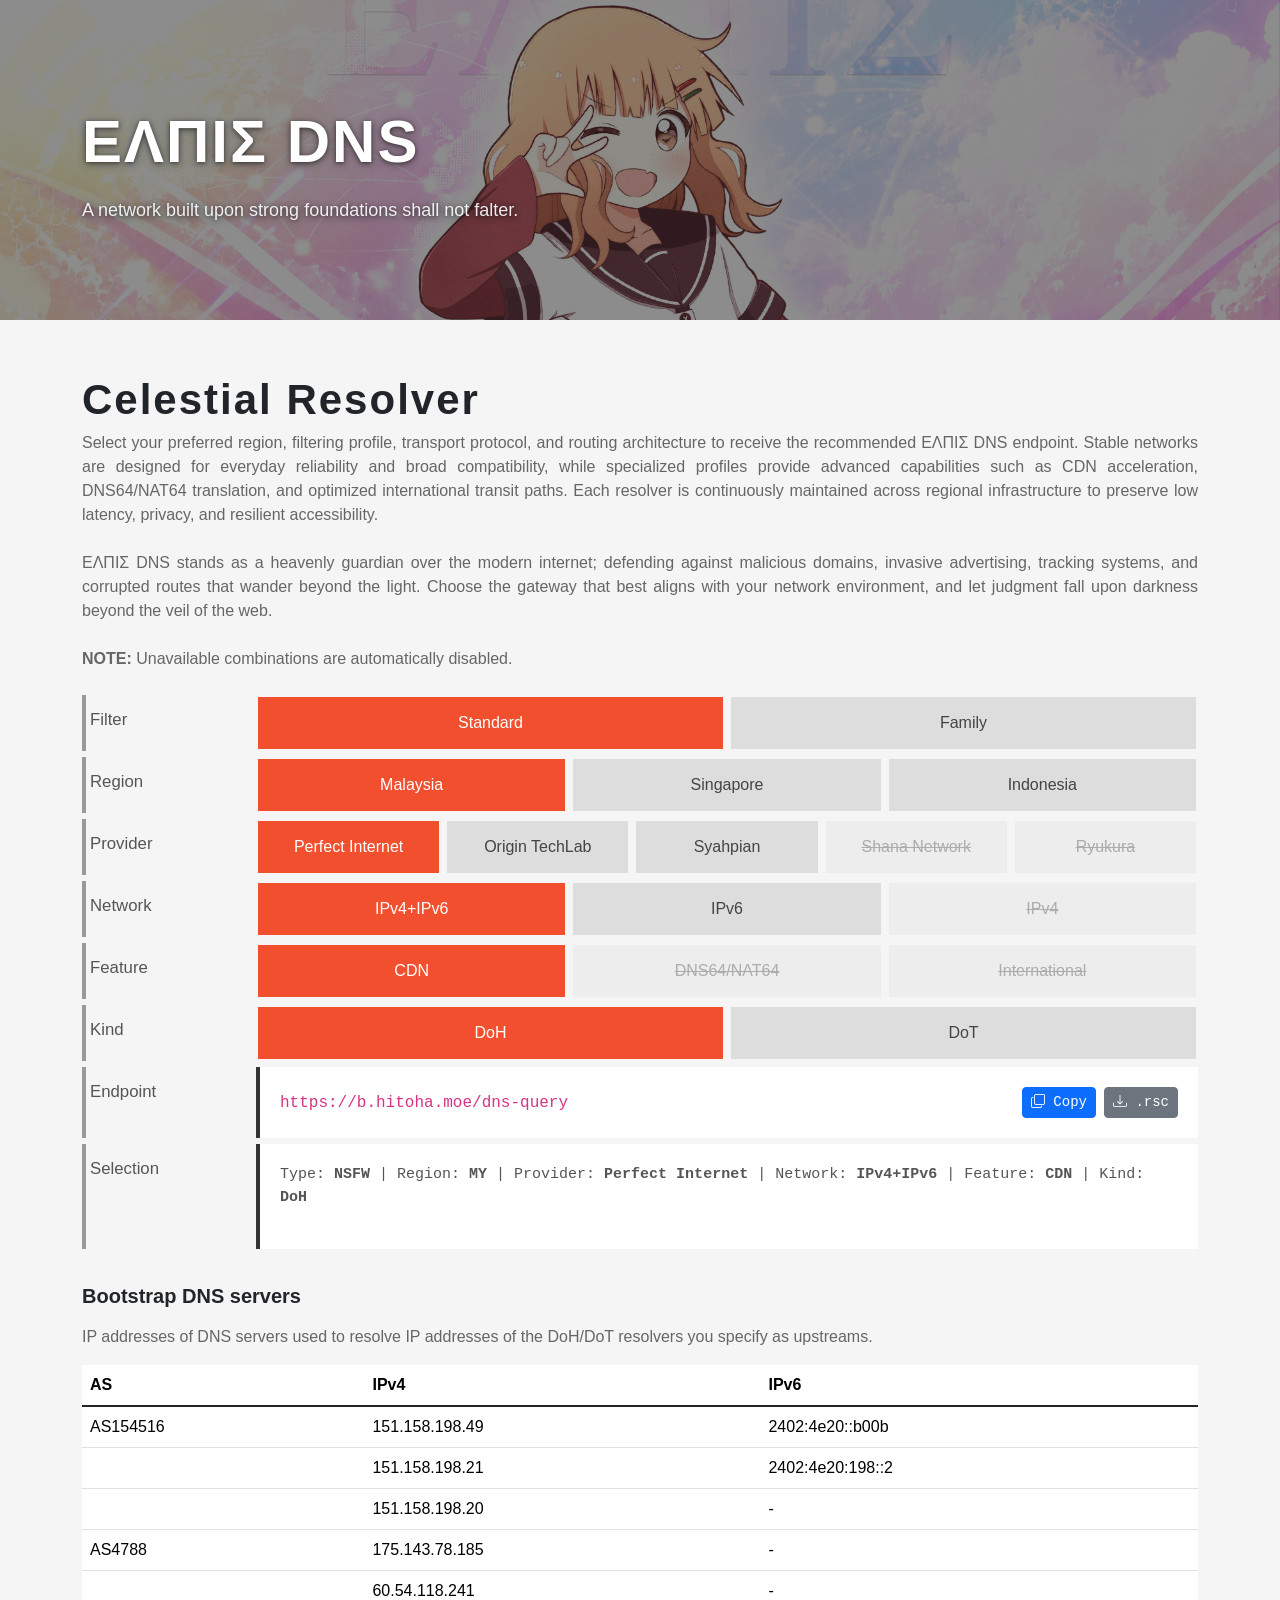
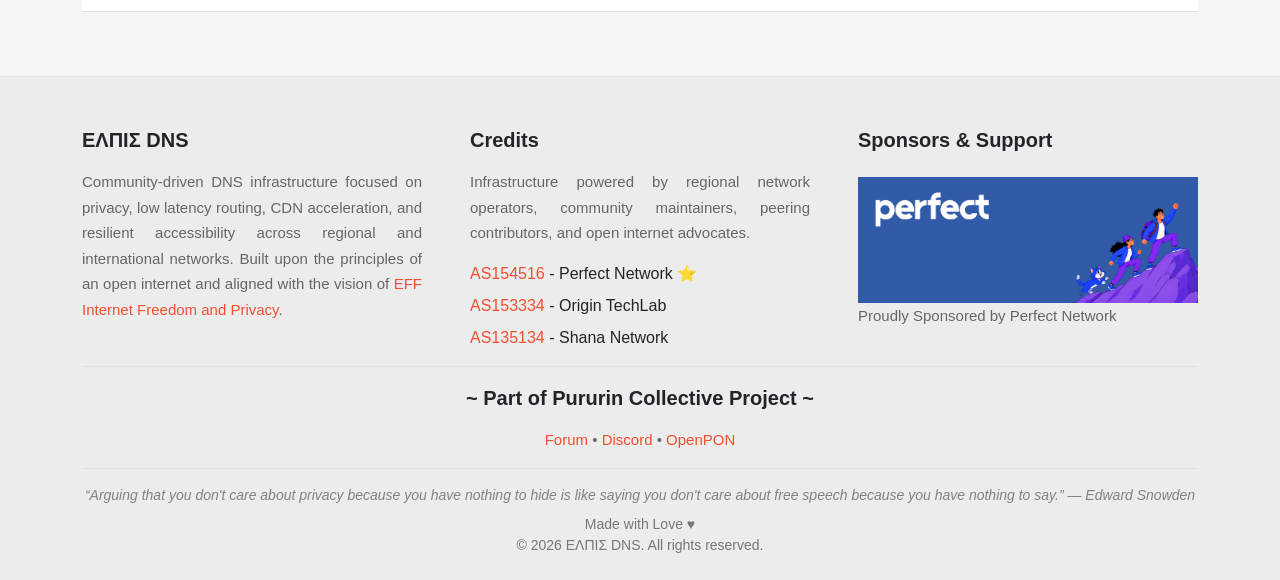
==== index.html @ 472124d4 "add new Bootstrap DNS" ====
<!DOCTYPE html>
<!--
Created by Anime4000,

recent incident, the Anime4000 commit suicide due to his enemy.

enemy with unlimited of money, play with court system with
stupid case, Anime4000 must defend

no money to defend, terminating engagement to expanse the court
and unable to payback due to lack of job and work.

working in open source is free, with hope his work being useful
to everyone without judgment, no payment when work with OSS.

thanks to his enemy, Anime4000 has left this curel world

we at Pururin Collective, maintaining the Anime4000 legacy,

we still believe on Open Source, Open Knowlege that Anime4000
always work on.

UPDATE: We found and bring Anime4000 to the church and cremated.
We deeply regret that there is evil people + money can make
person depressed and commit suicide

I hope his enemy happy, when muslim commit suicide without someone help,
thus we bring to the Lord

perditus✝paradisus
-->
<html lang="en">
<head>
<meta charset="UTF-8" />
<meta name="viewport" content="width=device-width, initial-scale=1.0" />

<title>ΕΛΠΙΣ DNS</title>
<link rel="icon" type="image/x-icon" href="favicon.ico">

<link href="https://cdn.jsdelivr.net/npm/bootstrap@5.3.3/dist/css/bootstrap.min.css" rel="stylesheet">
<link href="https://cdn.jsdelivr.net/npm/bootstrap-icons@1.11.3/font/bootstrap-icons.min.css" rel="stylesheet">

<link href="style-main.css?version=1.1" rel="stylesheet">
<link href="style-mobile.css?version=1.1" rel="stylesheet">

<meta name="description" content="Community-driven DNS infrastructure with regional CDN acceleration, DNS64/NAT64 support, and optimized global routing.">

<!-- Open Graph / Facebook -->
<meta property="og:type" content="website">
<meta property="og:url" content="https://elpis.violetnetworks.xyz/">
<meta property="og:title" content="ΕΛΠΙΣ DNS">
<meta property="og:description"	content="A network built upon strong foundations shall not falter.">
<meta property="og:image" content="https://elpis.violetnetworks.xyz/banner.jpg">

<!-- Twitter / X -->
<meta property="twitter:card" content="summary_large_image">
<meta property="twitter:url" content="https://elpis.violetnetworks.xyz/">
<meta property="twitter:title" content="ΕΛΠΙΣ DNS">
<meta property="twitter:description" content="Heavenly guardian of privacy, routing, and internet freedom.">
<meta property="twitter:image" content="https://elpis.violetnetworks.xyz/banner.jpg">

<!-- Theme -->
<meta name="theme-color" content="#f24f2f">
</head>

<body>

<!-- Hero Banner -->
<div class="container-fluid p-0">
	<div class="hero-banner">
		<div class="hero-overlay">
			<div class="container py-5">

				<!-- Background Video 
				<video autoplay loop muted playsinline class="hero-video">
					<source src="img/the-expanse.mp4" type="video/mp4">
					Your browser does not support the video tag.
				</video>
				-->

				<div class="hero hero-title">
					ΕΛΠΙΣ DNS
				</div>

				<div class="hero hero-subtitle">
					A network built upon strong foundations shall not falter.
				</div>
			</div>
		</div>
	</div>
</div>

<div class="container pt-5">
	<div class="mb-4">
		<div class="brand">Celestial Resolver</div>
		<div class="subtitle">
			Select your preferred region, filtering profile, transport protocol,
			and routing architecture to receive the recommended ΕΛΠΙΣ DNS endpoint.
			Stable networks are designed for everyday reliability and broad compatibility,
			while specialized profiles provide advanced capabilities such as CDN acceleration,
			DNS64/NAT64 translation, and optimized international transit paths.
			Each resolver is continuously maintained across regional infrastructure
			to preserve low latency, privacy, and resilient accessibility.<br /><br />
			ΕΛΠΙΣ DNS stands as a heavenly guardian over the modern internet; 
			defending against malicious domains, invasive advertising, tracking systems,
			and corrupted routes that wander beyond the light.
			Choose the gateway that best aligns with your network environment,
			and let judgment fall upon darkness beyond the veil of the web.
		</div>
	</div>

	<div class="subtitle mb-4">
		<b>NOTE:</b> Unavailable combinations are automatically disabled.
	</div>

	<!-- Filter -->
	<div class="selector-group d-flex">
		<div class="selector-label">
			Filter
		</div>
		<div class="selector-options">
			<button class="option-btn"
				data-group="filter"
				data-value="NSFW">
				Standard
			</button>
			<button class="option-btn"
				data-group="filter"
				data-value="SFW">
				Family
			</button>
		</div>
	</div>

	<!-- Region -->
	<div class="selector-group d-flex">
		<div class="selector-label">
			Region
		</div>
		<div class="selector-options">
			<button class="option-btn"
				data-group="region"
				data-value="MY">
				Malaysia
			</button>

			<button class="option-btn"
				data-group="region"
				data-value="SG">
				Singapore
			</button>

			<button class="option-btn"
				data-group="region"
				data-value="ID">
				Indonesia
			</button>
		</div>
	</div>

	<!-- Provider -->
	<div class="selector-group d-flex">
		<div class="selector-label">
			Provider
		</div>
		<div class="selector-options" id="provider-options"></div>
	</div>

	<!-- Network -->
	<div class="selector-group d-flex">
		<div class="selector-label">
			Network
		</div>
		<div class="selector-options" id="network-options"></div>
	</div>

	<!-- Feature -->
	<div class="selector-group d-flex">
		<div class="selector-label">
			Feature
		</div>
		<div class="selector-options" id="feature-options"></div>
	</div>

	<!-- Kind -->
	<div class="selector-group d-flex">
		<div class="selector-label">
			Kind
		</div>
		<div class="selector-options" id="kind-options"></div>
	</div>

	<!-- Endpoint -->
	<div class="selector-group d-flex">
		<div class="selector-label">
			Endpoint
		</div>
		<div class="selector-options full-width">
			<div class="command-box">
				<div class="d-flex gap-2 align-items-center">
					<code id="endpoint" class="flex-grow-1"></code>

					<button
						class="btn btn-primary btn-sm"
						id="copy-btn">
						<i class="bi bi-copy"></i> Copy
					</button>

					<button
						class="btn btn-success btn-sm"
						id="copy-host-btn">

						<i class="bi bi-copy"></i> Android
					</button>

					<button
						class="btn btn-secondary btn-sm"
						id="download-rsc-btn">
						<i class="bi bi-download"></i> .rsc
					</button>
				</div>
			</div>
		</div>
	</div>

	<!-- Selection -->
	<div class="selector-group d-flex">
		<div class="selector-label">
			Selection
		</div>
		<div class="selector-options full-width">
			<div class="command-box">
				<div class="selection-summary" id="summary"></div>
			</div>
		</div>
	</div>

	<!-- Bootstrap DNS -->
	<div class="mt-3 pt-3">
		<div class="footer-title">
			Bootstrap DNS servers
		</div>
		<div class="subtitle">
			IP addresses of DNS servers used to resolve IP addresses of the DoH/DoT resolvers you specify as upstreams.
		</div>
		<table class="table table-hover mt-3 pt-3">
			<thead>
			<tr>
				<th>AS</th>
				<th>IPv4</th>
				<th>IPv6</th>
			</tr>
			</thead>
			<tbody class="table-group-divider">
			<tr>
				<td>AS154516</td>
				<td>151.158.198.49</td>
				<td>2402:4e20::b00b</td>
			</tr>
			<tr>
				<td></td>
				<td>151.158.198.21</td>
				<td>2402:4e20:198::2</td>
			</tr>
			<tr>
				<td></td>
				<td>151.158.198.20</td>
				<td>-</td>
			</tr>
			<tr>
				<td>AS4788</td>
				<td>175.143.78.185</td>
				<td>-</td>
			</tr>
			<tr>
				<td></td>
				<td>60.54.118.241</td>
				<td>-</td>
			</tr>
			</tbody>
		</table>
	</div>

	<!-- Unused, if remove this, js will break, lol -->
	<div style="visibility: hidden; overflow: hidden; height: 0px !important;">
		<div class="server-list" id="server-list"></div>
	</div>
</div>

<!-- Footer -->
<footer class="mt-5 pt-5 pb-4 border-top">
	<div class="container">
		<div class="row g-5">
			<!-- Project -->
			<div class="col-lg-4">
				<div class="footer-title">
					ΕΛΠΙΣ DNS
				</div>
				<div class="footer-text">
					<p>
						Community-driven DNS infrastructure focused on privacy,
						low latency routing, CDN acceleration, and resilient
						accessibility across regional and international networks.
						Built upon the principles of an open internet and aligned
						with the vision of
						<a href="https://www.eff.org/" target="_blank">EFF Internet Freedom and Privacy</a>.
					</p>
				</div>
			</div>
			<!-- Credits -->
			<div class="col-lg-4">
				<div class="footer-title">
					Credits
				</div>
				<div class="footer-text">
					Infrastructure powered by regional network operators,
					community maintainers, peering contributors,
					and open internet advocates.
				</div>
				<div class="footer-links mt-3">
					<div><a href="https://bgp.tools/as/154516">AS154516</a> - Perfect Network ⭐</div>
					<div><a href="https://bgp.tools/as/153334">AS153334</a> - Origin TechLab</div>
					<div><a href="https://bgp.tools/as/135134">AS135134</a> - Shana Network</div>
				</div>
			</div>
			<!-- Sponsor -->
			<div class="col-lg-4">
				<div class="footer-title">
					Sponsors & Support
				</div>
				<div class="footer-text">
					<a href="https://perfect.my/" target="_blank">
						<img src="img/perfect.png" alt="Sponsor Logos" class="img-fluid mt-2">
					</a>
					<p>Proudly Sponsored by Perfect Network</p>
				</div>
			</div>
		</div>
		<div class="col-lg-12 mt-3 pt-3 border-top">
			<div class="footer-title text-center">
				~ Part of Pururin Collective Project ~
			</div>
			<div class="footer-text text-center">
				<p>
					<a href="https://pururin.moe/" target="_blank">Forum</a> &bull; <a href="https://discord.gg/aw8pt2SWnv" target="_blank">Discord</a> &bull; <a href="https://openpon.org/" target="_blank">OpenPON</a>
				</p>
			</div>
		</div>
		<div class="footer-bottom mt-3 pt-3 border-top">
			<div id="footer-quote"></div>
			<div class="mt-2">
				Made with Love ♥ <br />
				© 2026 ΕΛΠΙΣ DNS. All rights reserved.
			</div>
		</div>
	</div>
</footer>

<script src="https://cdn.jsdelivr.net/npm/bootstrap@5.3.3/dist/js/bootstrap.bundle.min.js"></script>

<script src="js/app.js?version=1.1"></script>
<script src="js/app-quote.js?version=1.1"></script>
<script src="js/app-mikrotik.js?version=1.1"></script>


</body>
</html>
---- style-main.css ----
body{
	background:#f5f5f5;
	font-family:Segoe UI,sans-serif;
}

code{
	font-size:12pt;
}

.hero-banner{
	position:relative;

	width:100%;
	height:320px;

	background-image:url("img/banner0.jpg");
	background-size:cover;
	background-position:center;

	overflow:hidden;
}

.hero-video {
	position: absolute;
	top: 50%;
	left: 50%;
	min-width: 100%;
	min-height: 100%;
	width: auto;
	height: auto;
	z-index: 1;
	
	/* Centers the video inside the container and crops edges (similar to background-size: cover) */
	transform: translate(-50%, -50%);
	object-fit: cover;
}

.hero-overlay{
	width:100%;
	height:100%;

	background:rgba(0,0,0,0.45);

	display:flex;
	align-items:center;
}

.hero{
	text-shadow:
		0 1px 4px rgba(0,0,0,0.5),
		0 2px 10px rgba(0,0,0,0.3);
}

.hero-title{
	color:white;
	font-size:60px;
	font-weight:700;
	letter-spacing:2px;
}

.hero-subtitle{
	color:rgba(255,255,255,0.9);
	font-size:18px;
	margin-top:10px;
	max-width:720px;
}

.brand{
	font-size:42px;
	font-weight:700;
	letter-spacing:2px;
}

.subtitle{
	color:#666;
	text-align:justify;
}

.note{
	color:#666;
	font-size:15px;
}

.selector-group{
	border-left:4px solid #999;
	margin-bottom:6px;
}

.selector-label{
	min-width:170px;
	font-size:1.05rem;
	color:#555;
	padding-top:12px;
	padding-left: 4px;
}

.selector-options{
	flex:1;
	display:flex;
	gap:4px;
}

.option-btn{
	flex:1;
	border:none;
	border-radius:0;
	background:#dddddd;
	color:#444;
	padding:14px 22px;
	margin:2px;
	font-weight:500;
	transition:.15s;
}

.option-btn:hover:not(.disabled-option){
	background:#f24f2f;
	color:white;
}

.option-btn.active{
	background:#f24f2f;
	color:white;
}

.disabled-option{
	background:#ececec !important;
	color:#9a9a9a !important;
	text-decoration:line-through;
	cursor:not-allowed;
	opacity:0.8;
}

.command-box{
	flex:1;
	background:white;
	border-left:4px solid #333;
	padding:20px;
	font-family:Consolas, monospace;
	font-size:15px;
	word-break:break-word;
}

#download-rsc-btn.hidden{
	display:none;
}

.server-list{
	margin-top:15px;
}

.server-badge{
	display:inline-block;
	background:#efefef;
	padding:8px 12px;
	margin:5px;
	border-radius:6px;
	font-family:monospace;
	transition:.15s;
}

.server-badge:hover{
	background:#f24f2f;
	color:white;
}

.selection-summary{
	margin-bottom:20px;
	font-size:15px;
	color:#555;
}

#endpoint{
	white-space:nowrap;
	overflow-x:auto;
}

footer{
	background:#ececec;
	text-align:justify;
}

.footer-title{
	font-size:20px;
	font-weight:700;
	margin-bottom:14px;
}

.footer-text{
	color:#666;
	line-height:1.7;
	font-size:15px;
}

.footer-text a{
    color:#f24f2f;
    text-decoration:none;
}

.footer-text a:hover{
    text-decoration:underline;
}

.footer-links{
	display:flex;
	flex-direction:column;
	gap:8px;
}

.footer-links a{
	color:#f24f2f;
	text-decoration:none;
}

.footer-links a:hover{
	text-decoration:underline;
}

.footer-bottom{
	color:#777;
	font-size:14px;
	text-align:center;
}

#footer-quote{
    font-style:italic;
    opacity:0.9;
    transition:opacity .3s;
}
---- style-mobile.css ----
@media (max-width: 768px){

	/* HERO */

	.hero-banner{
		height:160px;
		background-position:center;
	}

	.hero-content{
		padding:18px;
	}

	.brand{
		font-size:34px;
	}

	.hero-subtitle{
		font-size:14px;
		line-height:1.5;
	}

	/* CONTENT */

	.container{
		padding-left:18px;
		padding-right:18px;
	}

	/* TITLE */

	.subtitle{
		font-size:15px;
		line-height:1.7;
	}

	/* SELECTOR LAYOUT */

	.selector-group{
		flex-direction:column;
		border-left:none;
		margin-bottom:22px;
	}

	.selector-label{
		min-width:100%;
		margin-bottom:10px;
		padding-top:0;
		font-weight:600;
		border-left:4px solid #999;
		padding-left:10px;
	}

	/* BUTTON GRID */

	.selector-options{
		display:grid !important;
		grid-template-columns:1fr 1fr;
		gap:6px;
	}

	/* FULL WIDTH */

	.command-box{
		width:100%;
		overflow:hidden;
	}

	.selector-options{
		display:grid;
		grid-template-columns:1fr 1fr;
		gap:6px;
	}

	.selector-options.full-width{
		display:block !important;
	}

	/* BUTTONS */

	.option-btn{
		width:100%;
		min-width:0;
		padding:14px 10px;
		font-size:14px;
	}

	/* ENDPOINT */

	#endpoint{
		font-size:13px;
		overflow-x:auto;
		white-space:nowrap;
	}

	#copy-btn{
		min-width:72px;
		font-size:13px;
	}

	/* SUMMARY */

	.selection-summary{
		font-size:13px;
		line-height:1.8;
	}

	/* FOOTER */

	footer{
		text-align:center;
	}

	.footer-title{
		margin-top:12px;
	}
}
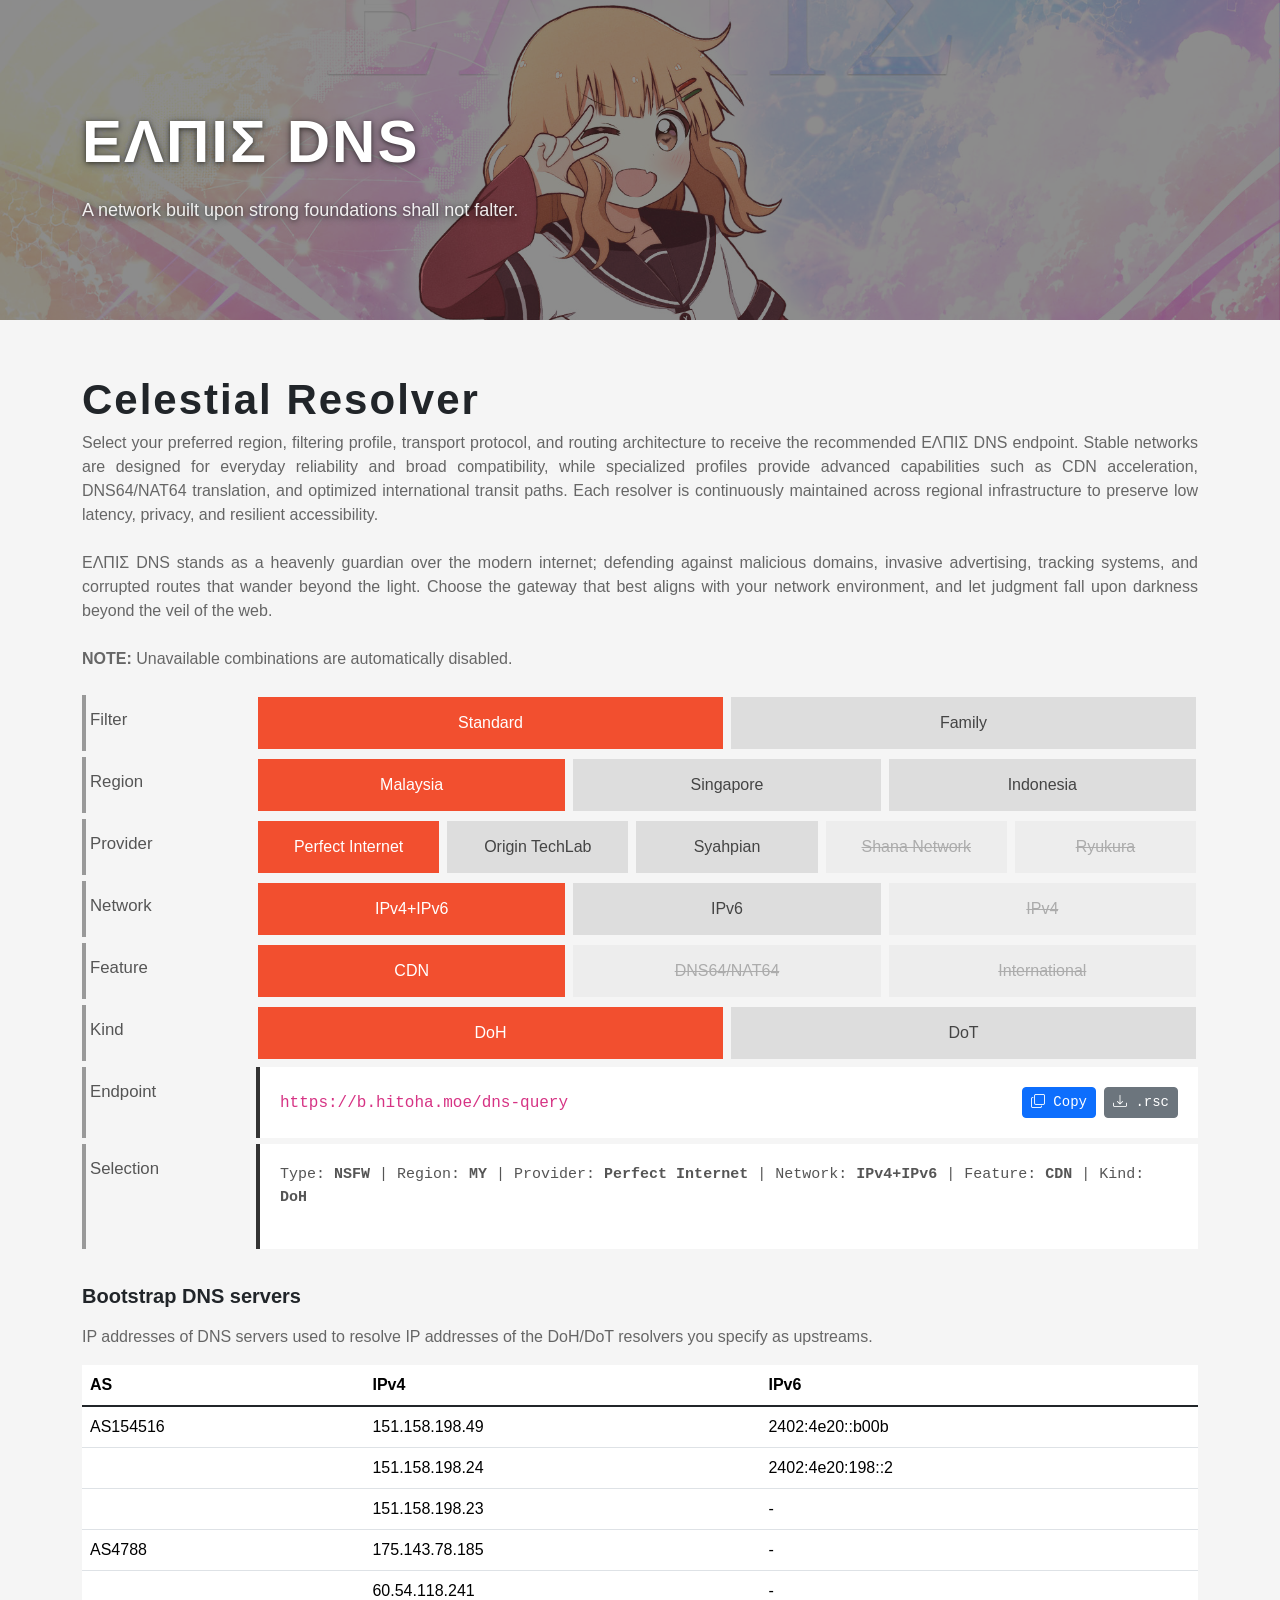
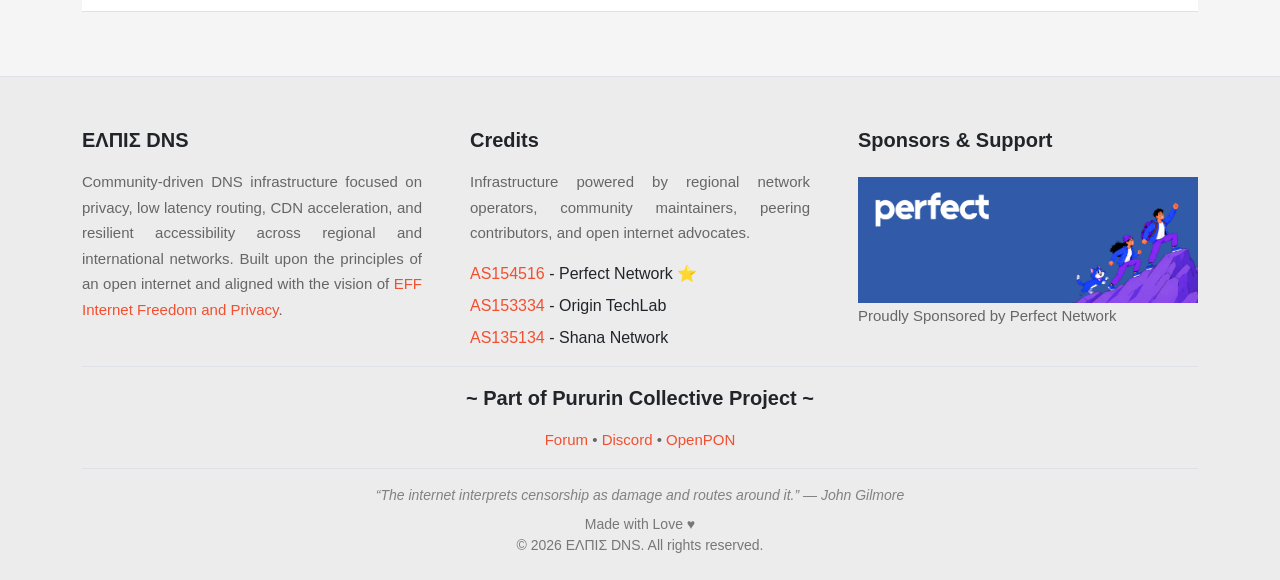
==== commit 83ea41e2: "Update IP addresses in index.html Replace two IPv4 addresses in index.html: 151.158.198.21 -> 151.15" ====
--- a/index.html
+++ b/index.html
@@ -259,12 +259,12 @@
 			</tr>
 			<tr>
 				<td></td>
-				<td>151.158.198.21</td>
+				<td>151.158.198.24</td>
 				<td>2402:4e20:198::2</td>
 			</tr>
 			<tr>
 				<td></td>
-				<td>151.158.198.20</td>
+				<td>151.158.198.23</td>
 				<td>-</td>
 			</tr>
 			<tr>
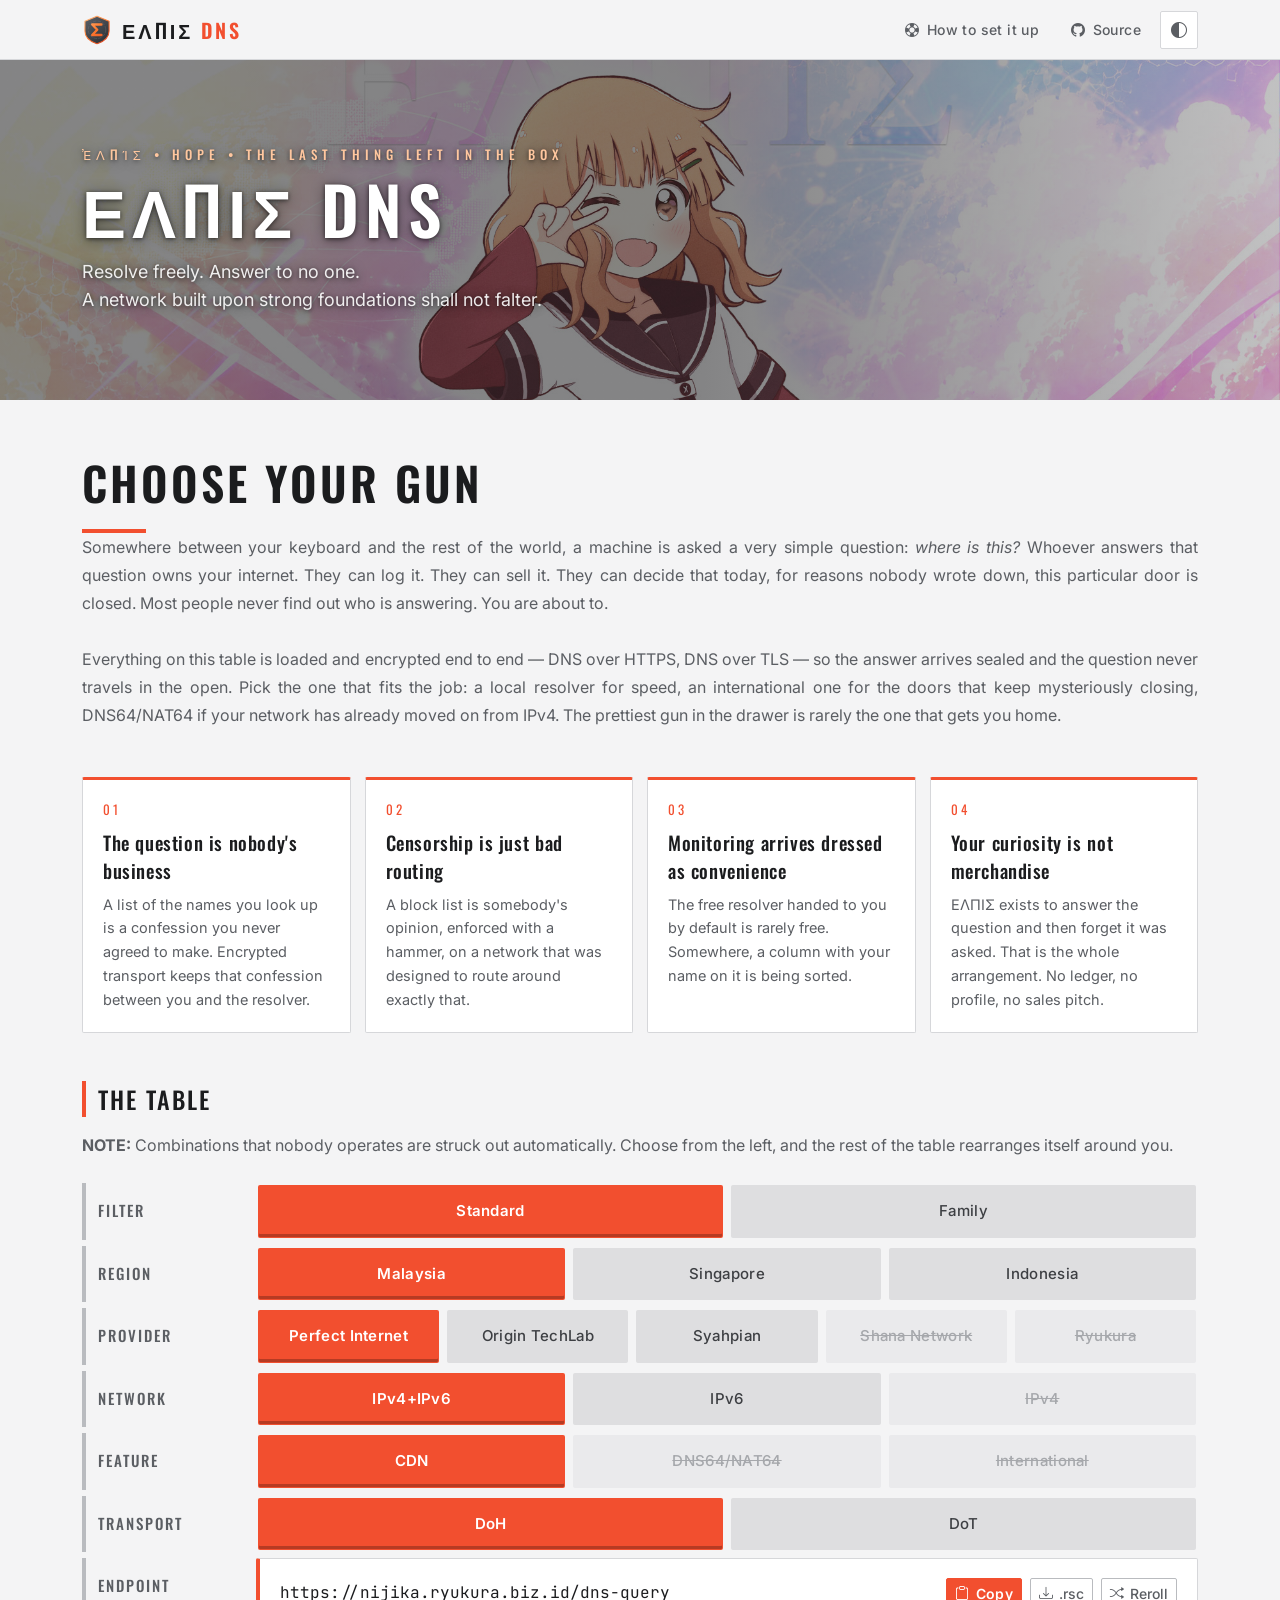
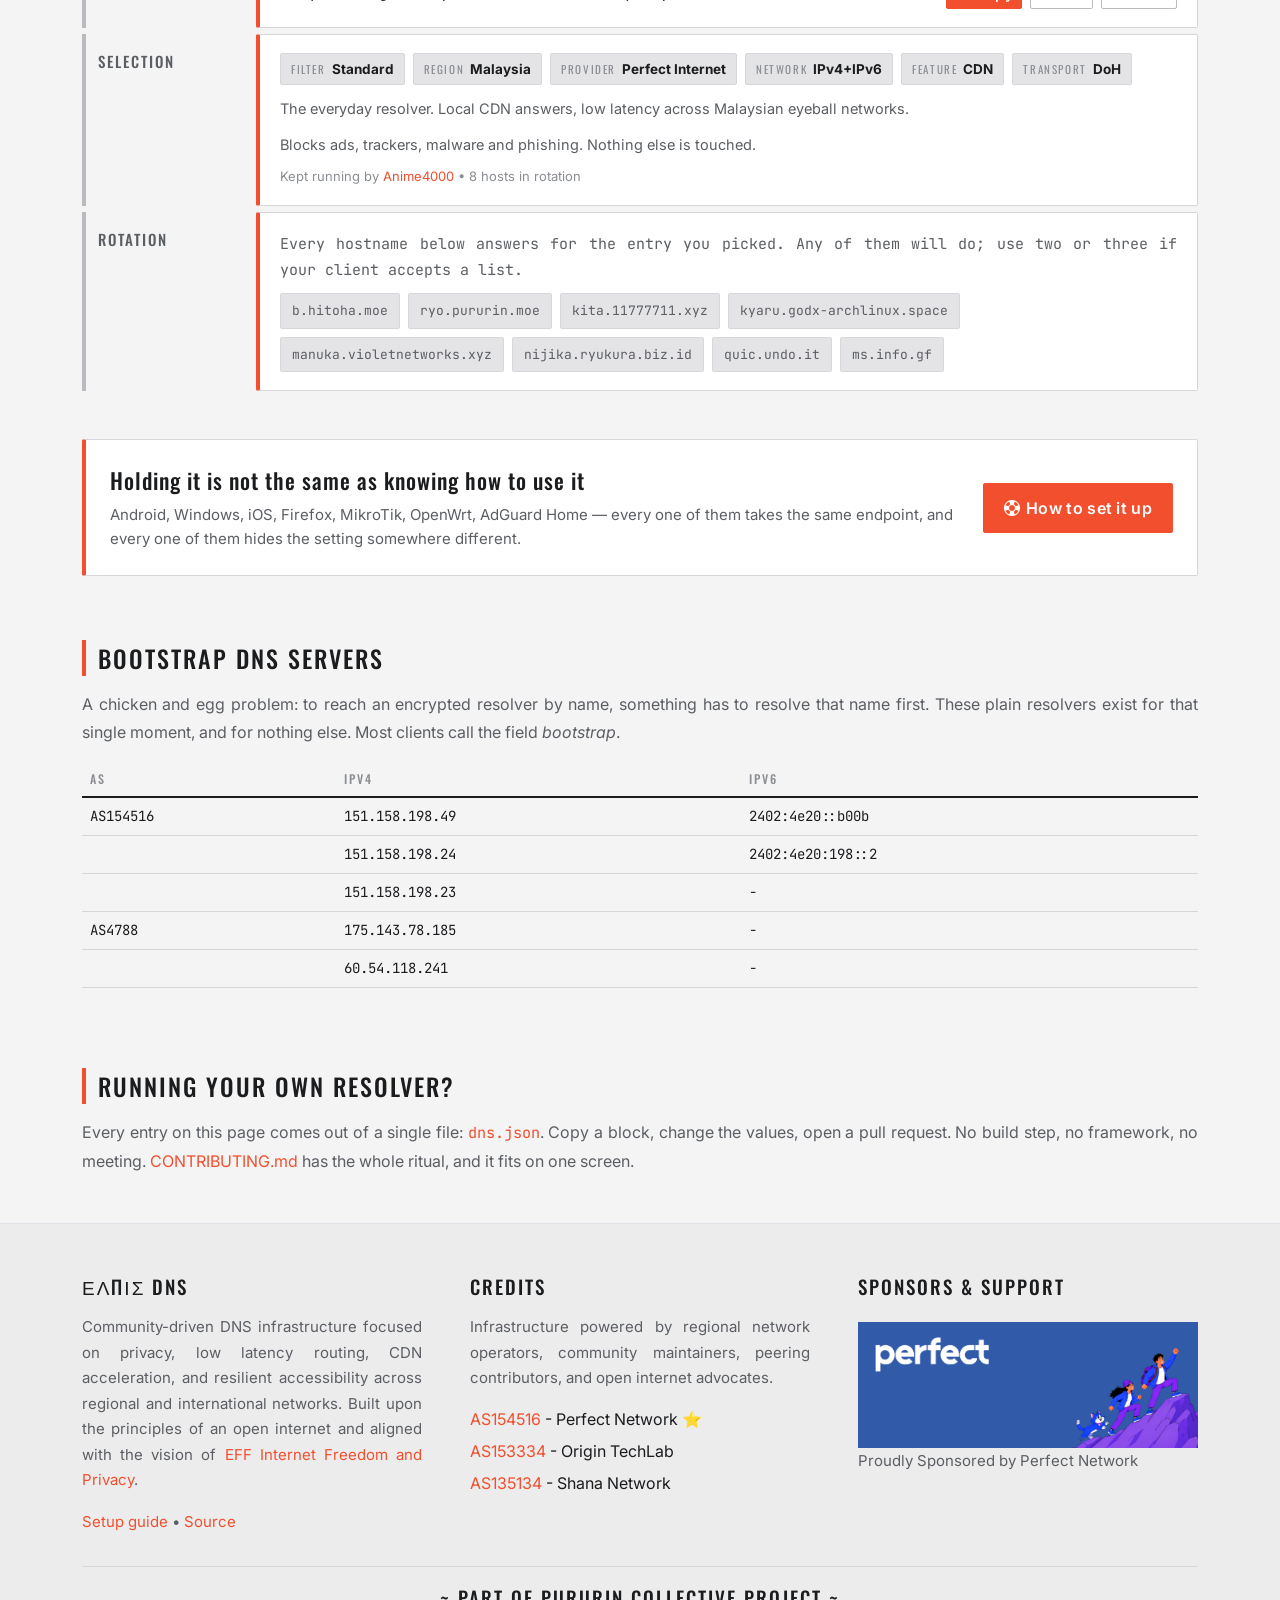
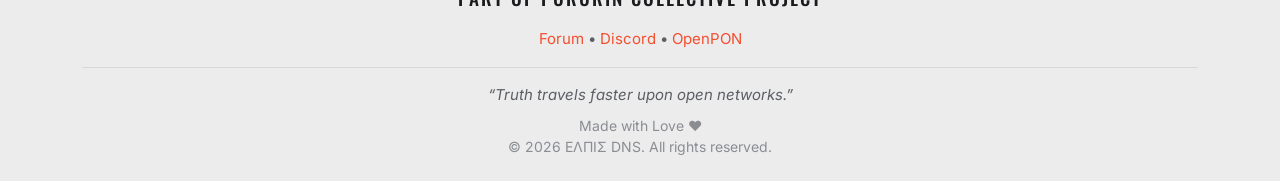
==== commit 59e7c45d: "Revamp UI, add schema and setup pages Major front-end overhaul and data model migration. Adds dns.sc" ====
--- a/index.html
+++ b/index.html
@@ -34,29 +34,48 @@
 <meta charset="UTF-8" />
 <meta name="viewport" content="width=device-width, initial-scale=1.0" />
 
-<title>ΕΛΠΙΣ DNS</title>
+<title>ΕΛΠΙΣ DNS &mdash; Resolve freely. Answer to no one.</title>
 <link rel="icon" type="image/x-icon" href="favicon.ico">
+<link rel="icon" type="image/svg+xml" href="img/elpis-mark.svg">
+
+<!-- Paint the correct theme before the first frame, no white flash -->
+<script>
+	(function(){
+		var choice = "auto";
+		try { choice = localStorage.getItem("elpis-theme") || "auto"; } catch(e){}
+		var dark = choice === "dark" ||
+			(choice === "auto" &&
+			 window.matchMedia("(prefers-color-scheme: dark)").matches);
+		document.documentElement.dataset.theme = dark ? "dark" : "light";
+		document.documentElement.dataset.themeChoice = choice;
+		document.documentElement.setAttribute("data-bs-theme", dark ? "dark" : "light");
+	})();
+</script>
 
 <link href="https://cdn.jsdelivr.net/npm/bootstrap@5.3.3/dist/css/bootstrap.min.css" rel="stylesheet">
 <link href="https://cdn.jsdelivr.net/npm/bootstrap-icons@1.11.3/font/bootstrap-icons.min.css" rel="stylesheet">
 
-<link href="style-main.css?version=1.1" rel="stylesheet">
-<link href="style-mobile.css?version=1.1" rel="stylesheet">
-
-<meta name="description" content="Community-driven DNS infrastructure with regional CDN acceleration, DNS64/NAT64 support, and optimized global routing.">
+<link rel="preconnect" href="https://fonts.googleapis.com">
+<link rel="preconnect" href="https://fonts.gstatic.com" crossorigin>
+<link href="https://fonts.googleapis.com/css2?family=Oswald:wght@400;500;600;700&family=Inter:wght@400;500;600;700&family=JetBrains+Mono:wght@400;500&display=swap" rel="stylesheet">
+
+<link href="style-main.css?version=2.3" rel="stylesheet">
+<link href="style-mobile.css?version=2.3" rel="stylesheet">
+
+<meta name="description" content="Encrypted DoH and DoT resolvers run by the community. No censorship, no surveillance, no ledger of your curiosity. Pick a region, pick a transport, take the endpoint.">
 
 <!-- Open Graph / Facebook -->
 <meta property="og:type" content="website">
 <meta property="og:url" content="https://elpis.violetnetworks.xyz/">
 <meta property="og:title" content="ΕΛΠΙΣ DNS">
-<meta property="og:description"	content="A network built upon strong foundations shall not falter.">
+<meta property="og:description" content="Resolve freely. Answer to no one.">
 <meta property="og:image" content="https://elpis.violetnetworks.xyz/banner.jpg">
 
 <!-- Twitter / X -->
 <meta property="twitter:card" content="summary_large_image">
 <meta property="twitter:url" content="https://elpis.violetnetworks.xyz/">
 <meta property="twitter:title" content="ΕΛΠΙΣ DNS">
-<meta property="twitter:description" content="Heavenly guardian of privacy, routing, and internet freedom.">
+<meta property="twitter:description" content="Encrypted resolvers against censorship, monitoring and the quiet sale of your curiosity.">
 <meta property="twitter:image" content="https://elpis.violetnetworks.xyz/banner.jpg">
 
 <!-- Theme -->
@@ -64,6 +83,34 @@
 </head>
 
 <body>
+
+<!-- Top bar -->
+<nav class="topbar">
+	<div class="container topbar-inner">
+
+		<a class="topbar-brand" href="index.html">
+			<img src="img/elpis-mark.svg" alt="" class="topbar-mark">
+			<span class="topbar-name">ΕΛΠΙΣ <span class="accent">DNS</span></span>
+		</a>
+
+		<div class="topbar-actions">
+
+			<a class="topbar-link" href="setup.html">
+				<i class="bi bi-life-preserver"></i>
+				<span>How to set it up</span>
+			</a>
+
+			<a class="topbar-link" href="https://github.com/PururinCollective/ElpisDNS" target="_blank" rel="noopener">
+				<i class="bi bi-github"></i>
+				<span>Source</span>
+			</a>
+
+			<button class="theme-btn" id="theme-btn" type="button" title="Theme" aria-label="Theme">
+				<i class="bi bi-circle-half"></i>
+			</button>
+		</div>
+	</div>
+</nav>
 
 <!-- Hero Banner -->
 <div class="container-fluid p-0">
@@ -71,18 +118,23 @@
 		<div class="hero-overlay">
 			<div class="container py-5">
 
-				<!-- Background Video 
+				<!-- Background Video
 				<video autoplay loop muted playsinline class="hero-video">
 					<source src="img/the-expanse.mp4" type="video/mp4">
 					Your browser does not support the video tag.
 				</video>
 				-->
 
+				<div class="hero hero-kicker">
+					ἐλπίς &bull; hope &bull; the last thing left in the box
+				</div>
+
 				<div class="hero hero-title">
 					ΕΛΠΙΣ DNS
 				</div>
 
 				<div class="hero hero-subtitle">
+					Resolve freely. Answer to no one.<br />
 					A network built upon strong foundations shall not falter.
 				</div>
 			</div>
@@ -91,26 +143,72 @@
 </div>
 
 <div class="container pt-5">
-	<div class="mb-4">
-		<div class="brand">Celestial Resolver</div>
+
+	<!-- The pitch -->
+	<div class="mb-5">
+		<div class="brand">Choose Your Gun</div>
+
 		<div class="subtitle">
-			Select your preferred region, filtering profile, transport protocol,
-			and routing architecture to receive the recommended ΕΛΠΙΣ DNS endpoint.
-			Stable networks are designed for everyday reliability and broad compatibility,
-			while specialized profiles provide advanced capabilities such as CDN acceleration,
-			DNS64/NAT64 translation, and optimized international transit paths.
-			Each resolver is continuously maintained across regional infrastructure
-			to preserve low latency, privacy, and resilient accessibility.<br /><br />
-			ΕΛΠΙΣ DNS stands as a heavenly guardian over the modern internet; 
-			defending against malicious domains, invasive advertising, tracking systems,
-			and corrupted routes that wander beyond the light.
-			Choose the gateway that best aligns with your network environment,
-			and let judgment fall upon darkness beyond the veil of the web.
-		</div>
-	</div>
+			Somewhere between your keyboard and the rest of the world, a machine is
+			asked a very simple question: <i>where is this?</i> Whoever answers that
+			question owns your internet. They can log it. They can sell it. They can
+			decide that today, for reasons nobody wrote down, this particular door
+			is closed. Most people never find out who is answering. You are about to.
+			<br /><br />
+			Everything on this table is loaded and encrypted end to end &mdash; DNS over
+			HTTPS, DNS over TLS &mdash; so the answer arrives sealed and the question never
+			travels in the open. Pick the one that fits the job: a local resolver for
+			speed, an international one for the doors that keep mysteriously closing,
+			DNS64/NAT64 if your network has already moved on from IPv4. The prettiest
+			gun in the drawer is rarely the one that gets you home.
+		</div>
+	</div>
+
+	<!-- House rules -->
+	<div class="rules mb-5">
+
+		<div class="rule">
+			<div class="rule-index">01</div>
+			<div class="rule-title">The question is nobody's business</div>
+			<div class="rule-text">
+				A list of the names you look up is a confession you never agreed to make.
+				Encrypted transport keeps that confession between you and the resolver.
+			</div>
+		</div>
+
+		<div class="rule">
+			<div class="rule-index">02</div>
+			<div class="rule-title">Censorship is just bad routing</div>
+			<div class="rule-text">
+				A block list is somebody's opinion, enforced with a hammer, on a network
+				that was designed to route around exactly that.
+			</div>
+		</div>
+
+		<div class="rule">
+			<div class="rule-index">03</div>
+			<div class="rule-title">Monitoring arrives dressed as convenience</div>
+			<div class="rule-text">
+				The free resolver handed to you by default is rarely free. Somewhere, a
+				column with your name on it is being sorted.
+			</div>
+		</div>
+
+		<div class="rule">
+			<div class="rule-index">04</div>
+			<div class="rule-title">Your curiosity is not merchandise</div>
+			<div class="rule-text">
+				ΕΛΠΙΣ exists to answer the question and then forget it was asked. That is
+				the whole arrangement. No ledger, no profile, no sales pitch.
+			</div>
+		</div>
+	</div>
+
+	<div class="section-heading">The table</div>
 
 	<div class="subtitle mb-4">
-		<b>NOTE:</b> Unavailable combinations are automatically disabled.
+		<b>NOTE:</b> Combinations that nobody operates are struck out automatically.
+		Choose from the left, and the rest of the table rearranges itself around you.
 	</div>
 
 	<!-- Filter -->
@@ -118,18 +216,7 @@
 		<div class="selector-label">
 			Filter
 		</div>
-		<div class="selector-options">
-			<button class="option-btn"
-				data-group="filter"
-				data-value="NSFW">
-				Standard
-			</button>
-			<button class="option-btn"
-				data-group="filter"
-				data-value="SFW">
-				Family
-			</button>
-		</div>
+		<div class="selector-options" id="filter-options"></div>
 	</div>
 
 	<!-- Region -->
@@ -137,25 +224,7 @@
 		<div class="selector-label">
 			Region
 		</div>
-		<div class="selector-options">
-			<button class="option-btn"
-				data-group="region"
-				data-value="MY">
-				Malaysia
-			</button>
-
-			<button class="option-btn"
-				data-group="region"
-				data-value="SG">
-				Singapore
-			</button>
-
-			<button class="option-btn"
-				data-group="region"
-				data-value="ID">
-				Indonesia
-			</button>
-		</div>
+		<div class="selector-options" id="region-options"></div>
 	</div>
 
 	<!-- Provider -->
@@ -185,7 +254,7 @@
 	<!-- Kind -->
 	<div class="selector-group d-flex">
 		<div class="selector-label">
-			Kind
+			Transport
 		</div>
 		<div class="selector-options" id="kind-options"></div>
 	</div>
@@ -197,26 +266,39 @@
 		</div>
 		<div class="selector-options full-width">
 			<div class="command-box">
-				<div class="d-flex gap-2 align-items-center">
-					<code id="endpoint" class="flex-grow-1"></code>
+				<div class="d-flex gap-2 align-items-center flex-wrap">
+					<code id="endpoint" class="flex-grow-1">&nbsp;</code>
 
 					<button
-						class="btn btn-primary btn-sm"
-						id="copy-btn">
-						<i class="bi bi-copy"></i> Copy
+						class="btn btn-elpis btn-sm"
+						id="copy-btn"
+						type="button"
+						title="Copy the full endpoint">
+						<i class="bi bi-clipboard"></i> Copy
 					</button>
 
 					<button
-						class="btn btn-success btn-sm"
-						id="copy-host-btn">
-
-						<i class="bi bi-copy"></i> Android
+						class="btn btn-elpis-ghost btn-sm"
+						id="copy-host-btn"
+						type="button"
+						title="Copy just the hostname, for Android Private DNS">
+						<i class="bi bi-android2"></i> Android
 					</button>
 
 					<button
-						class="btn btn-secondary btn-sm"
-						id="download-rsc-btn">
+						class="btn btn-elpis-ghost btn-sm"
+						id="download-rsc-btn"
+						type="button"
+						title="Download a MikroTik script for this endpoint">
 						<i class="bi bi-download"></i> .rsc
+					</button>
+
+					<button
+						class="btn btn-elpis-ghost btn-sm"
+						id="shuffle-btn"
+						type="button"
+						title="Draw a different host from the same rotation">
+						<i class="bi bi-shuffle"></i> Reroll
 					</button>
 				</div>
 			</div>
@@ -235,55 +317,99 @@
 		</div>
 	</div>
 
+	<!-- Rotation -->
+	<div class="selector-group d-flex">
+		<div class="selector-label">
+			Rotation
+		</div>
+		<div class="selector-options full-width">
+			<div class="command-box">
+				<div class="subtitle mb-2">
+					Every hostname below answers for the entry you picked. Any of them will do;
+					use two or three if your client accepts a list.
+				</div>
+				<div class="server-list" id="server-list"></div>
+			</div>
+		</div>
+	</div>
+
+	<!-- Setup call to action -->
+	<div class="cta mt-5">
+		<div class="cta-body">
+			<div class="cta-title">Holding it is not the same as knowing how to use it</div>
+			<div class="cta-text">
+				Android, Windows, iOS, Firefox, MikroTik, OpenWrt, AdGuard Home &mdash;
+				every one of them takes the same endpoint, and every one of them hides
+				the setting somewhere different.
+			</div>
+		</div>
+		<a class="btn btn-elpis" href="setup.html">
+			<i class="bi bi-life-preserver"></i> How to set it up
+		</a>
+	</div>
+
 	<!-- Bootstrap DNS -->
-	<div class="mt-3 pt-3">
-		<div class="footer-title">
+	<div class="mt-5 pt-3">
+		<div class="section-heading">
 			Bootstrap DNS servers
 		</div>
 		<div class="subtitle">
-			IP addresses of DNS servers used to resolve IP addresses of the DoH/DoT resolvers you specify as upstreams.
-		</div>
-		<table class="table table-hover mt-3 pt-3">
-			<thead>
-			<tr>
-				<th>AS</th>
-				<th>IPv4</th>
-				<th>IPv6</th>
-			</tr>
-			</thead>
-			<tbody class="table-group-divider">
-			<tr>
-				<td>AS154516</td>
-				<td>151.158.198.49</td>
-				<td>2402:4e20::b00b</td>
-			</tr>
-			<tr>
-				<td></td>
-				<td>151.158.198.24</td>
-				<td>2402:4e20:198::2</td>
-			</tr>
-			<tr>
-				<td></td>
-				<td>151.158.198.23</td>
-				<td>-</td>
-			</tr>
-			<tr>
-				<td>AS4788</td>
-				<td>175.143.78.185</td>
-				<td>-</td>
-			</tr>
-			<tr>
-				<td></td>
-				<td>60.54.118.241</td>
-				<td>-</td>
-			</tr>
-			</tbody>
-		</table>
-	</div>
-
-	<!-- Unused, if remove this, js will break, lol -->
-	<div style="visibility: hidden; overflow: hidden; height: 0px !important;">
-		<div class="server-list" id="server-list"></div>
+			A chicken and egg problem: to reach an encrypted resolver by name, something has
+			to resolve that name first. These plain resolvers exist for that single moment,
+			and for nothing else. Most clients call the field <i>bootstrap</i>.
+		</div>
+		<div class="table-responsive">
+			<table class="table table-hover mt-3">
+				<thead>
+				<tr>
+					<th>AS</th>
+					<th>IPv4</th>
+					<th>IPv6</th>
+				</tr>
+				</thead>
+				<tbody class="table-group-divider">
+				<tr>
+					<td>AS154516</td>
+					<td>151.158.198.49</td>
+					<td>2402:4e20::b00b</td>
+				</tr>
+				<tr>
+					<td></td>
+					<td>151.158.198.24</td>
+					<td>2402:4e20:198::2</td>
+				</tr>
+				<tr>
+					<td></td>
+					<td>151.158.198.23</td>
+					<td>-</td>
+				</tr>
+				<tr>
+					<td>AS4788</td>
+					<td>175.143.78.185</td>
+					<td>-</td>
+				</tr>
+				<tr>
+					<td></td>
+					<td>60.54.118.241</td>
+					<td>-</td>
+				</tr>
+				</tbody>
+			</table>
+		</div>
+	</div>
+
+	<!-- Contribute -->
+	<div class="mt-5 pt-3">
+		<div class="section-heading">
+			Running your own resolver?
+		</div>
+		<div class="subtitle">
+			Every entry on this page comes out of a single file:
+			<code class="inline-code">dns.json</code>. Copy a block, change the values,
+			open a pull request. No build step, no framework, no meeting.
+			<a href="https://github.com/PururinCollective/ElpisDNS/blob/main/CONTRIBUTING.md" target="_blank" rel="noopener">CONTRIBUTING.md</a>
+			has the whole ritual, and it fits on one screen.
+		</div>
 	</div>
 </div>
 
@@ -303,7 +429,11 @@
 						accessibility across regional and international networks.
 						Built upon the principles of an open internet and aligned
 						with the vision of
-						<a href="https://www.eff.org/" target="_blank">EFF Internet Freedom and Privacy</a>.
+						<a href="https://www.eff.org/" target="_blank" rel="noopener">EFF Internet Freedom and Privacy</a>.
+					</p>
+					<p>
+						<a href="setup.html">Setup guide</a> &bull;
+						<a href="https://github.com/PururinCollective/ElpisDNS" target="_blank" rel="noopener">Source</a>
 					</p>
 				</div>
 			</div>
@@ -326,10 +456,10 @@
 			<!-- Sponsor -->
 			<div class="col-lg-4">
 				<div class="footer-title">
-					Sponsors & Support
+					Sponsors &amp; Support
 				</div>
 				<div class="footer-text">
-					<a href="https://perfect.my/" target="_blank">
+					<a href="https://perfect.my/" target="_blank" rel="noopener">
 						<img src="img/perfect.png" alt="Sponsor Logos" class="img-fluid mt-2">
 					</a>
 					<p>Proudly Sponsored by Perfect Network</p>
@@ -342,7 +472,7 @@
 			</div>
 			<div class="footer-text text-center">
 				<p>
-					<a href="https://pururin.moe/" target="_blank">Forum</a> &bull; <a href="https://discord.gg/aw8pt2SWnv" target="_blank">Discord</a> &bull; <a href="https://openpon.org/" target="_blank">OpenPON</a>
+					<a href="https://pururin.moe/" target="_blank" rel="noopener">Forum</a> &bull; <a href="https://discord.gg/aw8pt2SWnv" target="_blank" rel="noopener">Discord</a> &bull; <a href="https://openpon.org/" target="_blank" rel="noopener">OpenPON</a>
 				</p>
 			</div>
 		</div>
@@ -358,10 +488,10 @@
 
 <script src="https://cdn.jsdelivr.net/npm/bootstrap@5.3.3/dist/js/bootstrap.bundle.min.js"></script>
 
-<script src="js/app.js?version=1.1"></script>
-<script src="js/app-quote.js?version=1.1"></script>
-<script src="js/app-mikrotik.js?version=1.1"></script>
-
+<script src="js/app-theme.js?version=2.3"></script>
+<script src="js/app.js?version=2.3"></script>
+<script src="js/app-quote.js?version=2.3"></script>
+<script src="js/app-mikrotik.js?version=2.3"></script>
 
 </body>
-</html>+</html>
--- a/style-main.css
+++ b/style-main.css
@@ -1,17 +1,227 @@
+/*
+	ΕΛΠΙΣ DNS - main stylesheet
+
+	One palette, two moods. Every colour is a token defined here,
+	so the dark theme is a swap and not a second stylesheet.
+
+	Light : paper grey, ember orange
+	Dark  : gunmetal grey, ember orange
+*/
+
+:root{
+	--font-display:"Oswald","Arial Narrow",Segoe UI,sans-serif;
+	--font-body:"Inter","Segoe UI",Helvetica,Arial,sans-serif;
+	--font-mono:"JetBrains Mono",Consolas,"SF Mono",monospace;
+
+	--radius:2px;
+	--speed:.16s;
+}
+
+/* ---------- light ---------- */
+
+:root,
+:root[data-theme="light"]{
+	--bg:#f4f4f5;
+	--bg-alt:#ececed;
+	--surface:#ffffff;
+	--surface-alt:#e4e4e6;
+
+	--text:#1b1c1e;
+	--text-soft:#5b5e63;
+	--text-faint:#8a8d92;
+
+	--line:#d6d7da;
+	--line-strong:#b9bbbf;
+
+	--accent:#f24f2f;
+	--accent-strong:#d63c1d;
+	--accent-soft:rgba(242,79,47,.12);
+	--on-accent:#ffffff;
+
+	--btn-bg:#dedee0;
+	--btn-text:#3d3f43;
+	--btn-dead-bg:#eaeaec;
+	--btn-dead-text:#a6a8ac;
+
+	--shadow:0 1px 2px rgba(15,15,20,.06),0 8px 24px rgba(15,15,20,.05);
+	--hero-veil:rgba(10,10,12,.5);
+}
+
+/* ---------- dark: orange on grey ---------- */
+
+:root[data-theme="dark"]{
+	--bg:#131416;
+	--bg-alt:#191a1d;
+	--surface:#1e2023;
+	--surface-alt:#26282c;
+
+	--text:#e9e7e4;
+	--text-soft:#a8abb0;
+	--text-faint:#7b7f85;
+
+	--line:#2e3135;
+	--line-strong:#3d4145;
+
+	--accent:#ff7a2f;
+	--accent-strong:#ff9552;
+	--accent-soft:rgba(255,122,47,.14);
+	--on-accent:#17110c;
+
+	--btn-bg:#26282c;
+	--btn-text:#c9ccd0;
+	--btn-dead-bg:#1c1e21;
+	--btn-dead-text:#5c6065;
+
+	--shadow:0 1px 2px rgba(0,0,0,.5),0 10px 30px rgba(0,0,0,.35);
+	--hero-veil:rgba(8,9,11,.66);
+}
+
+/* ---------- base ---------- */
+
+html{
+	color-scheme:light;
+}
+
+:root[data-theme="dark"]{
+	color-scheme:dark;
+}
+
 body{
-	background:#f5f5f5;
-	font-family:Segoe UI,sans-serif;
-}
-
-code{
-	font-size:12pt;
-}
+	background:var(--bg);
+	color:var(--text);
+	font-family:var(--font-body);
+	-webkit-font-smoothing:antialiased;
+}
+
+a{
+	color:var(--accent);
+	text-decoration:none;
+}
+
+a:hover{
+	color:var(--accent-strong);
+	text-decoration:underline;
+}
+
+code,
+.inline-code{
+	font-family:var(--font-mono);
+	font-size:.95em;
+	color:var(--accent);
+}
+
+::selection{
+	background:var(--accent);
+	color:var(--on-accent);
+}
+
+/* ---------- top bar ---------- */
+
+.topbar{
+	position:sticky;
+	top:0;
+	z-index:20;
+
+	background:color-mix(in srgb,var(--bg) 88%,transparent);
+	backdrop-filter:blur(10px);
+	border-bottom:1px solid var(--line);
+}
+
+.topbar-inner{
+	display:flex;
+	align-items:center;
+	justify-content:space-between;
+	gap:16px;
+	padding:10px 12px;
+}
+
+.topbar-brand{
+	display:flex;
+	align-items:center;
+	gap:10px;
+	color:var(--text);
+	text-decoration:none;
+}
+
+.topbar-brand:hover{
+	color:var(--text);
+	text-decoration:none;
+}
+
+.topbar-mark{
+	width:30px;
+	height:30px;
+}
+
+.topbar-name{
+	font-family:var(--font-display);
+	font-size:20px;
+	font-weight:600;
+	letter-spacing:3px;
+}
+
+.accent{
+	color:var(--accent);
+}
+
+.topbar-actions{
+	display:flex;
+	align-items:center;
+	gap:6px;
+}
+
+.topbar-link{
+	display:inline-flex;
+	align-items:center;
+	gap:7px;
+
+	padding:8px 12px;
+
+	color:var(--text-soft);
+	font-size:14px;
+	font-weight:500;
+	letter-spacing:.4px;
+
+	border:1px solid transparent;
+	border-radius:var(--radius);
+	transition:var(--speed);
+}
+
+.topbar-link:hover{
+	color:var(--accent);
+	border-color:var(--line);
+	background:var(--surface);
+	text-decoration:none;
+}
+
+.theme-btn{
+	display:inline-flex;
+	align-items:center;
+	justify-content:center;
+
+	width:38px;
+	height:38px;
+
+	background:var(--surface);
+	color:var(--text-soft);
+
+	border:1px solid var(--line);
+	border-radius:var(--radius);
+	transition:var(--speed);
+}
+
+.theme-btn:hover{
+	color:var(--accent);
+	border-color:var(--accent);
+}
+
+/* ---------- hero ---------- */
 
 .hero-banner{
 	position:relative;
 
 	width:100%;
-	height:320px;
+	height:340px;
 
 	background-image:url("img/banner0.jpg");
 	background-size:cover;
@@ -20,26 +230,33 @@
 	overflow:hidden;
 }
 
-.hero-video {
-	position: absolute;
-	top: 50%;
-	left: 50%;
-	min-width: 100%;
-	min-height: 100%;
-	width: auto;
-	height: auto;
-	z-index: 1;
-	
-	/* Centers the video inside the container and crops edges (similar to background-size: cover) */
-	transform: translate(-50%, -50%);
-	object-fit: cover;
+.hero-video{
+	position:absolute;
+	top:50%;
+	left:50%;
+	min-width:100%;
+	min-height:100%;
+	width:auto;
+	height:auto;
+	z-index:1;
+
+	transform:translate(-50%,-50%);
+	object-fit:cover;
 }
 
 .hero-overlay{
+	position:relative;
+	z-index:2;
+
 	width:100%;
 	height:100%;
 
-	background:rgba(0,0,0,0.45);
+	background:linear-gradient(
+		90deg,
+		var(--hero-veil) 0%,
+		var(--hero-veil) 55%,
+		rgba(10,10,12,.25) 100%
+	);
 
 	display:flex;
 	align-items:center;
@@ -47,51 +264,154 @@
 
 .hero{
 	text-shadow:
-		0 1px 4px rgba(0,0,0,0.5),
-		0 2px 10px rgba(0,0,0,0.3);
+		0 1px 4px rgba(0,0,0,.6),
+		0 2px 14px rgba(0,0,0,.4);
+}
+
+.hero-kicker{
+	/* Fixed, not tokenised: this always sits on the photo, never on
+	   the page background, so it must clear the bright half of it. */
+	color:#ffc79f;
+	font-family:var(--font-display);
+	font-size:13px;
+	font-weight:500;
+	letter-spacing:5px;
+	text-transform:uppercase;
+	margin-bottom:10px;
 }
 
 .hero-title{
-	color:white;
-	font-size:60px;
-	font-weight:700;
+	color:#fff;
+	font-family:var(--font-display);
+	font-size:66px;
+	font-weight:600;
+	letter-spacing:6px;
+	line-height:1.05;
+}
+
+.hero-subtitle{
+	color:rgba(255,255,255,.9);
+	font-size:18px;
+	line-height:1.6;
+	margin-top:14px;
+	max-width:720px;
+}
+
+/* ---------- headings and copy ---------- */
+
+.brand{
+	font-family:var(--font-display);
+	font-size:46px;
+	font-weight:600;
+	letter-spacing:3px;
+	text-transform:uppercase;
+	color:var(--text);
+}
+
+.brand::after{
+	content:"";
+	display:block;
+	width:64px;
+	height:4px;
+	margin-top:12px;
+	background:var(--accent);
+}
+
+.section-heading{
+	font-family:var(--font-display);
+	font-size:24px;
+	font-weight:500;
 	letter-spacing:2px;
-}
-
-.hero-subtitle{
-	color:rgba(255,255,255,0.9);
-	font-size:18px;
-	margin-top:10px;
-	max-width:720px;
-}
-
-.brand{
-	font-size:42px;
-	font-weight:700;
-	letter-spacing:2px;
+	text-transform:uppercase;
+	color:var(--text);
+
+	padding-left:12px;
+	border-left:4px solid var(--accent);
+	margin-bottom:14px;
 }
 
 .subtitle{
-	color:#666;
+	color:var(--text-soft);
+	line-height:1.75;
 	text-align:justify;
 }
 
 .note{
-	color:#666;
+	color:var(--text-soft);
 	font-size:15px;
 }
 
+/* ---------- house rules ---------- */
+
+.rules{
+	display:grid;
+	grid-template-columns:repeat(auto-fit,minmax(240px,1fr));
+	gap:14px;
+}
+
+.rule{
+	background:var(--surface);
+	border:1px solid var(--line);
+	border-top:3px solid var(--accent);
+	border-radius:var(--radius);
+	padding:20px;
+	transition:var(--speed);
+}
+
+.rule:hover{
+	border-color:var(--line-strong);
+	border-top-color:var(--accent);
+	box-shadow:var(--shadow);
+	transform:translateY(-2px);
+}
+
+.rule-index{
+	font-family:var(--font-display);
+	font-size:13px;
+	letter-spacing:3px;
+	color:var(--accent);
+	margin-bottom:8px;
+}
+
+.rule-title{
+	font-family:var(--font-display);
+	font-size:19px;
+	font-weight:500;
+	letter-spacing:.6px;
+	margin-bottom:8px;
+	color:var(--text);
+}
+
+.rule-text{
+	color:var(--text-soft);
+	font-size:14.5px;
+	line-height:1.65;
+}
+
+/* ---------- selectors ---------- */
+
 .selector-group{
-	border-left:4px solid #999;
+	border-left:4px solid var(--line-strong);
 	margin-bottom:6px;
+	transition:border-color var(--speed);
+}
+
+.selector-group:hover{
+	border-left-color:var(--accent);
 }
 
 .selector-label{
 	min-width:170px;
-	font-size:1.05rem;
-	color:#555;
-	padding-top:12px;
-	padding-left: 4px;
+
+	font-family:var(--font-display);
+	font-size:15px;
+	font-weight:500;
+	letter-spacing:2px;
+	text-transform:uppercase;
+	color:var(--text-soft);
+
+	padding-top:16px;
+	padding-left:12px;
 }
 
 .selector-options{
@@ -102,127 +422,569 @@
 
 .option-btn{
 	flex:1;
-	border:none;
-	border-radius:0;
-	background:#dddddd;
-	color:#444;
-	padding:14px 22px;
+
+	border:1px solid transparent;
+	border-radius:var(--radius);
+
+	background:var(--btn-bg);
+	color:var(--btn-text);
+
+	padding:14px 20px;
 	margin:2px;
-	font-weight:500;
-	transition:.15s;
+
+	font-family:var(--font-body);
+	font-size:15px;
+	font-weight:500;
+	letter-spacing:.3px;
+
+	transition:var(--speed);
 }
 
 .option-btn:hover:not(.disabled-option){
-	background:#f24f2f;
-	color:white;
+	background:var(--accent);
+	color:var(--on-accent);
 }
 
 .option-btn.active{
-	background:#f24f2f;
-	color:white;
+	background:var(--accent);
+	color:var(--on-accent);
+	font-weight:600;
+	box-shadow:inset 0 -3px 0 rgba(0,0,0,.25);
+}
+
+.option-btn:focus-visible{
+	outline:2px solid var(--accent);
+	outline-offset:2px;
 }
 
 .disabled-option{
-	background:#ececec !important;
-	color:#9a9a9a !important;
+	background:var(--btn-dead-bg) !important;
+	color:var(--btn-dead-text) !important;
 	text-decoration:line-through;
 	cursor:not-allowed;
-	opacity:0.8;
-}
+}
+
+/* ---------- endpoint box ---------- */
 
 .command-box{
 	flex:1;
-	background:white;
-	border-left:4px solid #333;
-	padding:20px;
-	font-family:Consolas, monospace;
+
+	background:var(--surface);
+	border:1px solid var(--line);
+	border-left:4px solid var(--accent);
+	border-radius:var(--radius);
+
+	padding:18px 20px;
+
+	font-family:var(--font-mono);
 	font-size:15px;
 	word-break:break-word;
-}
-
-#download-rsc-btn.hidden{
-	display:none;
-}
-
-.server-list{
-	margin-top:15px;
-}
-
-.server-badge{
-	display:inline-block;
-	background:#efefef;
-	padding:8px 12px;
-	margin:5px;
-	border-radius:6px;
-	font-family:monospace;
-	transition:.15s;
-}
-
-.server-badge:hover{
-	background:#f24f2f;
-	color:white;
-}
-
-.selection-summary{
-	margin-bottom:20px;
-	font-size:15px;
-	color:#555;
 }
 
 #endpoint{
 	white-space:nowrap;
 	overflow-x:auto;
-}
+	font-size:16px;
+	color:var(--text);
+	padding:4px 0;
+}
+
+.btn-elpis{
+	display:inline-flex;
+	align-items:center;
+	gap:6px;
+
+	background:var(--accent);
+	border:1px solid var(--accent);
+	color:var(--on-accent);
+	border-radius:var(--radius);
+
+	font-family:var(--font-body);
+	font-weight:600;
+	letter-spacing:.3px;
+
+	transition:var(--speed);
+}
+
+.btn-elpis:hover{
+	background:var(--accent-strong);
+	border-color:var(--accent-strong);
+	color:var(--on-accent);
+	text-decoration:none;
+}
+
+.btn-elpis-ghost{
+	display:inline-flex;
+	align-items:center;
+	gap:6px;
+
+	background:transparent;
+	border:1px solid var(--line-strong);
+	color:var(--text-soft);
+	border-radius:var(--radius);
+
+	font-family:var(--font-body);
+	font-weight:500;
+
+	transition:var(--speed);
+}
+
+.btn-elpis-ghost:hover{
+	border-color:var(--accent);
+	color:var(--accent);
+	background:var(--accent-soft);
+}
+
+#download-rsc-btn.hidden{
+	display:none;
+}
+
+/* ---------- summary ---------- */
+
+.selection-summary{
+	font-family:var(--font-body);
+	font-size:15px;
+	color:var(--text-soft);
+}
+
+.summary-chips{
+	display:flex;
+	flex-wrap:wrap;
+	gap:8px;
+}
+
+.summary-chip{
+	display:inline-flex;
+	align-items:center;
+	gap:6px;
+
+	background:var(--surface-alt);
+	border:1px solid var(--line);
+	border-radius:var(--radius);
+	padding:5px 10px;
+
+	font-size:13.5px;
+}
+
+.summary-chip b{
+	color:var(--text);
+}
+
+.summary-key{
+	font-family:var(--font-display);
+	font-size:11px;
+	letter-spacing:1.6px;
+	text-transform:uppercase;
+	color:var(--text-faint);
+}
+
+.summary-note{
+	margin-top:12px;
+	line-height:1.65;
+	font-size:14.5px;
+}
+
+.summary-meta{
+	margin-top:10px;
+	font-size:13px;
+	color:var(--text-faint);
+}
+
+/* ---------- rotation ---------- */
+
+.server-list{
+	display:flex;
+	flex-wrap:wrap;
+	gap:8px;
+	margin-top:10px;
+}
+
+.server-badge{
+	display:inline-block;
+
+	background:var(--surface-alt);
+	border:1px solid var(--line);
+	border-radius:var(--radius);
+
+	padding:7px 11px;
+
+	font-family:var(--font-mono);
+	font-size:13px;
+	color:var(--text-soft);
+
+	transition:var(--speed);
+}
+
+.server-badge:hover{
+	background:var(--accent);
+	border-color:var(--accent);
+	color:var(--on-accent);
+}
+
+/* ---------- call to action ---------- */
+
+.cta{
+	display:flex;
+	align-items:center;
+	justify-content:space-between;
+	gap:24px;
+
+	background:var(--surface);
+	border:1px solid var(--line);
+	border-left:4px solid var(--accent);
+	border-radius:var(--radius);
+	padding:24px;
+}
+
+.cta-title{
+	font-family:var(--font-display);
+	font-size:22px;
+	font-weight:500;
+	letter-spacing:1px;
+	margin-bottom:6px;
+	color:var(--text);
+}
+
+.cta-text{
+	color:var(--text-soft);
+	font-size:15px;
+	line-height:1.6;
+}
+
+.cta .btn-elpis{
+	white-space:nowrap;
+	padding:12px 20px;
+}
+
+/* ---------- tables ---------- */
+
+.table{
+	--bs-table-bg:transparent;
+	--bs-table-color:var(--text);
+	--bs-table-border-color:var(--line);
+	--bs-table-hover-bg:var(--accent-soft);
+	--bs-table-hover-color:var(--text);
+
+	font-family:var(--font-mono);
+	font-size:14px;
+}
+
+.table thead th{
+	font-family:var(--font-display);
+	font-weight:500;
+	letter-spacing:2px;
+	text-transform:uppercase;
+	color:var(--text-faint);
+	font-size:12px;
+}
+
+/* ---------- footer ---------- */
 
 footer{
-	background:#ececec;
+	background:var(--bg-alt);
+	border-top:1px solid var(--line) !important;
 	text-align:justify;
 }
 
 .footer-title{
-	font-size:20px;
-	font-weight:700;
+	font-family:var(--font-display);
+	font-size:19px;
+	font-weight:500;
+	letter-spacing:2px;
+	text-transform:uppercase;
 	margin-bottom:14px;
+	color:var(--text);
 }
 
 .footer-text{
-	color:#666;
+	color:var(--text-soft);
 	line-height:1.7;
 	font-size:15px;
 }
 
-.footer-text a{
-    color:#f24f2f;
-    text-decoration:none;
-}
-
-.footer-text a:hover{
-    text-decoration:underline;
-}
-
 .footer-links{
 	display:flex;
 	flex-direction:column;
 	gap:8px;
 }
 
-.footer-links a{
-	color:#f24f2f;
-	text-decoration:none;
-}
-
-.footer-links a:hover{
-	text-decoration:underline;
-}
-
 .footer-bottom{
-	color:#777;
+	color:var(--text-faint);
 	font-size:14px;
 	text-align:center;
+	border-color:var(--line) !important;
+}
+
+footer .border-top{
+	border-color:var(--line) !important;
 }
 
 #footer-quote{
-    font-style:italic;
-    opacity:0.9;
-    transition:opacity .3s;
-}+	font-family:var(--font-body);
+	font-style:italic;
+	font-size:15px;
+	color:var(--text-soft);
+	cursor:pointer;
+	transition:opacity .25s;
+	max-width:720px;
+	margin:0 auto;
+}
+
+#footer-quote:hover{
+	color:var(--text);
+}
+
+.quote-by{
+	display:block;
+	margin-top:6px;
+
+	font-family:var(--font-display);
+	font-style:normal;
+	font-size:12.5px;
+	letter-spacing:2px;
+	text-transform:uppercase;
+	color:var(--accent);
+}
+
+/* ---------- setup page ---------- */
+
+.page-head{
+	border-bottom:1px solid var(--line);
+	padding:56px 0 34px;
+	margin-bottom:34px;
+}
+
+.page-kicker{
+	font-family:var(--font-display);
+	font-size:12px;
+	letter-spacing:5px;
+	text-transform:uppercase;
+	color:var(--accent);
+	margin-bottom:10px;
+}
+
+.page-title{
+	font-family:var(--font-display);
+	font-size:52px;
+	font-weight:600;
+	letter-spacing:4px;
+	text-transform:uppercase;
+	line-height:1.05;
+	color:var(--text);
+}
+
+.page-lead{
+	color:var(--text-soft);
+	font-size:17px;
+	line-height:1.75;
+	max-width:760px;
+	margin-top:16px;
+}
+
+.doc-jump{
+	display:flex;
+	flex-wrap:wrap;
+	gap:8px;
+	margin-bottom:40px;
+}
+
+.doc-jump a{
+	display:inline-flex;
+	align-items:center;
+	gap:8px;
+
+	background:var(--surface);
+	border:1px solid var(--line);
+	border-radius:var(--radius);
+	padding:10px 14px;
+
+	color:var(--text-soft);
+	font-size:14px;
+	font-weight:500;
+
+	transition:var(--speed);
+}
+
+.doc-jump a:hover{
+	border-color:var(--accent);
+	color:var(--accent);
+	background:var(--accent-soft);
+	text-decoration:none;
+}
+
+.doc-section{
+	background:var(--surface);
+	border:1px solid var(--line);
+	border-left:4px solid var(--accent);
+	border-radius:var(--radius);
+	padding:26px 28px;
+	margin-bottom:20px;
+	scroll-margin-top:80px;
+}
+
+.doc-title{
+	display:flex;
+	align-items:center;
+	gap:12px;
+
+	font-family:var(--font-display);
+	font-size:26px;
+	font-weight:500;
+	letter-spacing:1.6px;
+	color:var(--text);
+	margin-bottom:6px;
+}
+
+.doc-title i{
+	color:var(--accent);
+}
+
+.doc-tag{
+	display:inline-block;
+	margin-left:auto;
+
+	font-family:var(--font-display);
+	font-size:11px;
+	letter-spacing:2px;
+	text-transform:uppercase;
+
+	background:var(--accent-soft);
+	color:var(--accent);
+	border:1px solid var(--accent);
+	border-radius:var(--radius);
+	padding:3px 8px;
+}
+
+.doc-text{
+	color:var(--text-soft);
+	font-size:15px;
+	line-height:1.75;
+	margin-bottom:14px;
+}
+
+/* A list that continues after a code block carries style="--start:3",
+   because the CSS counter cannot read the start attribute. */
+.doc-steps{
+	counter-reset:step var(--start,0);
+	list-style:none;
+	padding-left:0;
+	margin:0;
+}
+
+.doc-steps li{
+	counter-increment:step;
+	position:relative;
+
+	padding-left:44px;
+	padding-bottom:16px;
+
+	color:var(--text-soft);
+	font-size:15px;
+	line-height:1.7;
+}
+
+.doc-steps li::before{
+	content:counter(step,decimal-leading-zero);
+
+	position:absolute;
+	left:0;
+	top:1px;
+
+	font-family:var(--font-display);
+	font-size:13px;
+	letter-spacing:1px;
+
+	background:var(--surface-alt);
+	border:1px solid var(--line);
+	border-radius:var(--radius);
+	color:var(--accent);
+
+	width:30px;
+	height:24px;
+	display:flex;
+	align-items:center;
+	justify-content:center;
+}
+
+.doc-steps li b,
+.doc-text b{
+	color:var(--text);
+}
+
+.code-block{
+	position:relative;
+
+	background:var(--bg-alt);
+	border:1px solid var(--line);
+	border-radius:var(--radius);
+
+	margin:12px 0 18px;
+	padding:16px 18px;
+
+	overflow-x:auto;
+}
+
+.code-block pre{
+	margin:0;
+
+	font-family:var(--font-mono);
+	font-size:13.5px;
+	line-height:1.7;
+	color:var(--text);
+
+	white-space:pre;
+}
+
+.copy-code{
+	position:absolute;
+	top:8px;
+	right:8px;
+
+	background:var(--surface);
+	border:1px solid var(--line);
+	border-radius:var(--radius);
+	color:var(--text-faint);
+
+	font-size:12px;
+	padding:4px 9px;
+
+	opacity:0;
+	transition:var(--speed);
+}
+
+.code-block:hover .copy-code,
+.copy-code:focus{
+	opacity:1;
+}
+
+.copy-code:hover{
+	color:var(--accent);
+	border-color:var(--accent);
+}
+
+.doc-note{
+	display:flex;
+	gap:12px;
+
+	background:var(--accent-soft);
+	border:1px solid var(--accent);
+	border-radius:var(--radius);
+	padding:14px 16px;
+	margin-top:6px;
+
+	color:var(--text-soft);
+	font-size:14.5px;
+	line-height:1.7;
+}
+
+.doc-note i{
+	color:var(--accent);
+	font-size:18px;
+	line-height:1.4;
+}
+
+.picked{
+	font-family:var(--font-mono);
+	color:var(--accent);
+	word-break:break-all;
+}
--- a/style-mobile.css
+++ b/style-mobile.css
@@ -1,23 +1,73 @@
+@media (max-width: 992px){
+
+	.cta{
+		flex-direction:column;
+		align-items:flex-start;
+	}
+}
+
 @media (max-width: 768px){
+
+	/* TOP BAR */
+
+	.topbar-inner{
+		flex-wrap:wrap;
+		gap:8px;
+		padding:8px 4px;
+	}
+
+	.topbar-name{
+		font-size:17px;
+		letter-spacing:2px;
+	}
+
+	.topbar-link span{
+		display:none;
+	}
+
+	.topbar-link{
+		padding:8px 10px;
+		font-size:16px;
+	}
 
 	/* HERO */
 
 	.hero-banner{
-		height:160px;
-		background-position:center;
+		height:220px;
 	}
 
-	.hero-content{
-		padding:18px;
+	/* Narrow screens put the text straight over the bright half of
+	   the artwork, so the veil stays even the whole way across. */
+	.hero-overlay{
+		background:linear-gradient(
+			180deg,
+			rgba(8,9,11,.55) 0%,
+			rgba(8,9,11,.72) 100%
+		);
 	}
 
-	.brand{
-		font-size:34px;
+	.hero-kicker{
+		font-size:10px;
+		letter-spacing:3px;
+	}
+
+	.hero-title{
+		font-size:38px;
+		letter-spacing:3px;
 	}
 
 	.hero-subtitle{
 		font-size:14px;
-		line-height:1.5;
+		line-height:1.6;
+	}
+
+	.brand{
+		font-size:32px;
+		letter-spacing:2px;
+	}
+
+	.section-heading{
+		font-size:20px;
 	}
 
 	/* CONTENT */
@@ -27,11 +77,16 @@
 		padding-right:18px;
 	}
 
-	/* TITLE */
-
 	.subtitle{
 		font-size:15px;
 		line-height:1.7;
+		text-align:left;
+	}
+
+	/* HOUSE RULES */
+
+	.rules{
+		grid-template-columns:1fr;
 	}
 
 	/* SELECTOR LAYOUT */
@@ -46,8 +101,7 @@
 		min-width:100%;
 		margin-bottom:10px;
 		padding-top:0;
-		font-weight:600;
-		border-left:4px solid #999;
+		border-left:4px solid var(--accent);
 		padding-left:10px;
 	}
 
@@ -59,21 +113,16 @@
 		gap:6px;
 	}
 
+	.selector-options.full-width{
+		display:block !important;
+	}
+
 	/* FULL WIDTH */
 
 	.command-box{
 		width:100%;
 		overflow:hidden;
-	}
-
-	.selector-options{
-		display:grid;
-		grid-template-columns:1fr 1fr;
-		gap:6px;
-	}
-
-	.selector-options.full-width{
-		display:block !important;
+		padding:16px;
 	}
 
 	/* BUTTONS */
@@ -81,8 +130,15 @@
 	.option-btn{
 		width:100%;
 		min-width:0;
-		padding:14px 10px;
+		padding:14px 8px;
 		font-size:14px;
+		margin:0;
+	}
+
+	.btn-elpis,
+	.btn-elpis-ghost{
+		flex:1 1 auto;
+		justify-content:center;
 	}
 
 	/* ENDPOINT */
@@ -91,18 +147,27 @@
 		font-size:13px;
 		overflow-x:auto;
 		white-space:nowrap;
-	}
-
-	#copy-btn{
-		min-width:72px;
-		font-size:13px;
+		width:100%;
 	}
 
 	/* SUMMARY */
 
 	.selection-summary{
-		font-size:13px;
-		line-height:1.8;
+		font-size:13.5px;
+	}
+
+	/* SETUP PAGE */
+
+	.doc-jump{
+		flex-direction:column;
+	}
+
+	.doc-jump a{
+		width:100%;
+	}
+
+	.doc-section{
+		padding:18px;
 	}
 
 	/* FOOTER */
@@ -114,4 +179,8 @@
 	.footer-title{
 		margin-top:12px;
 	}
-}+
+	.footer-links{
+		align-items:center;
+	}
+}
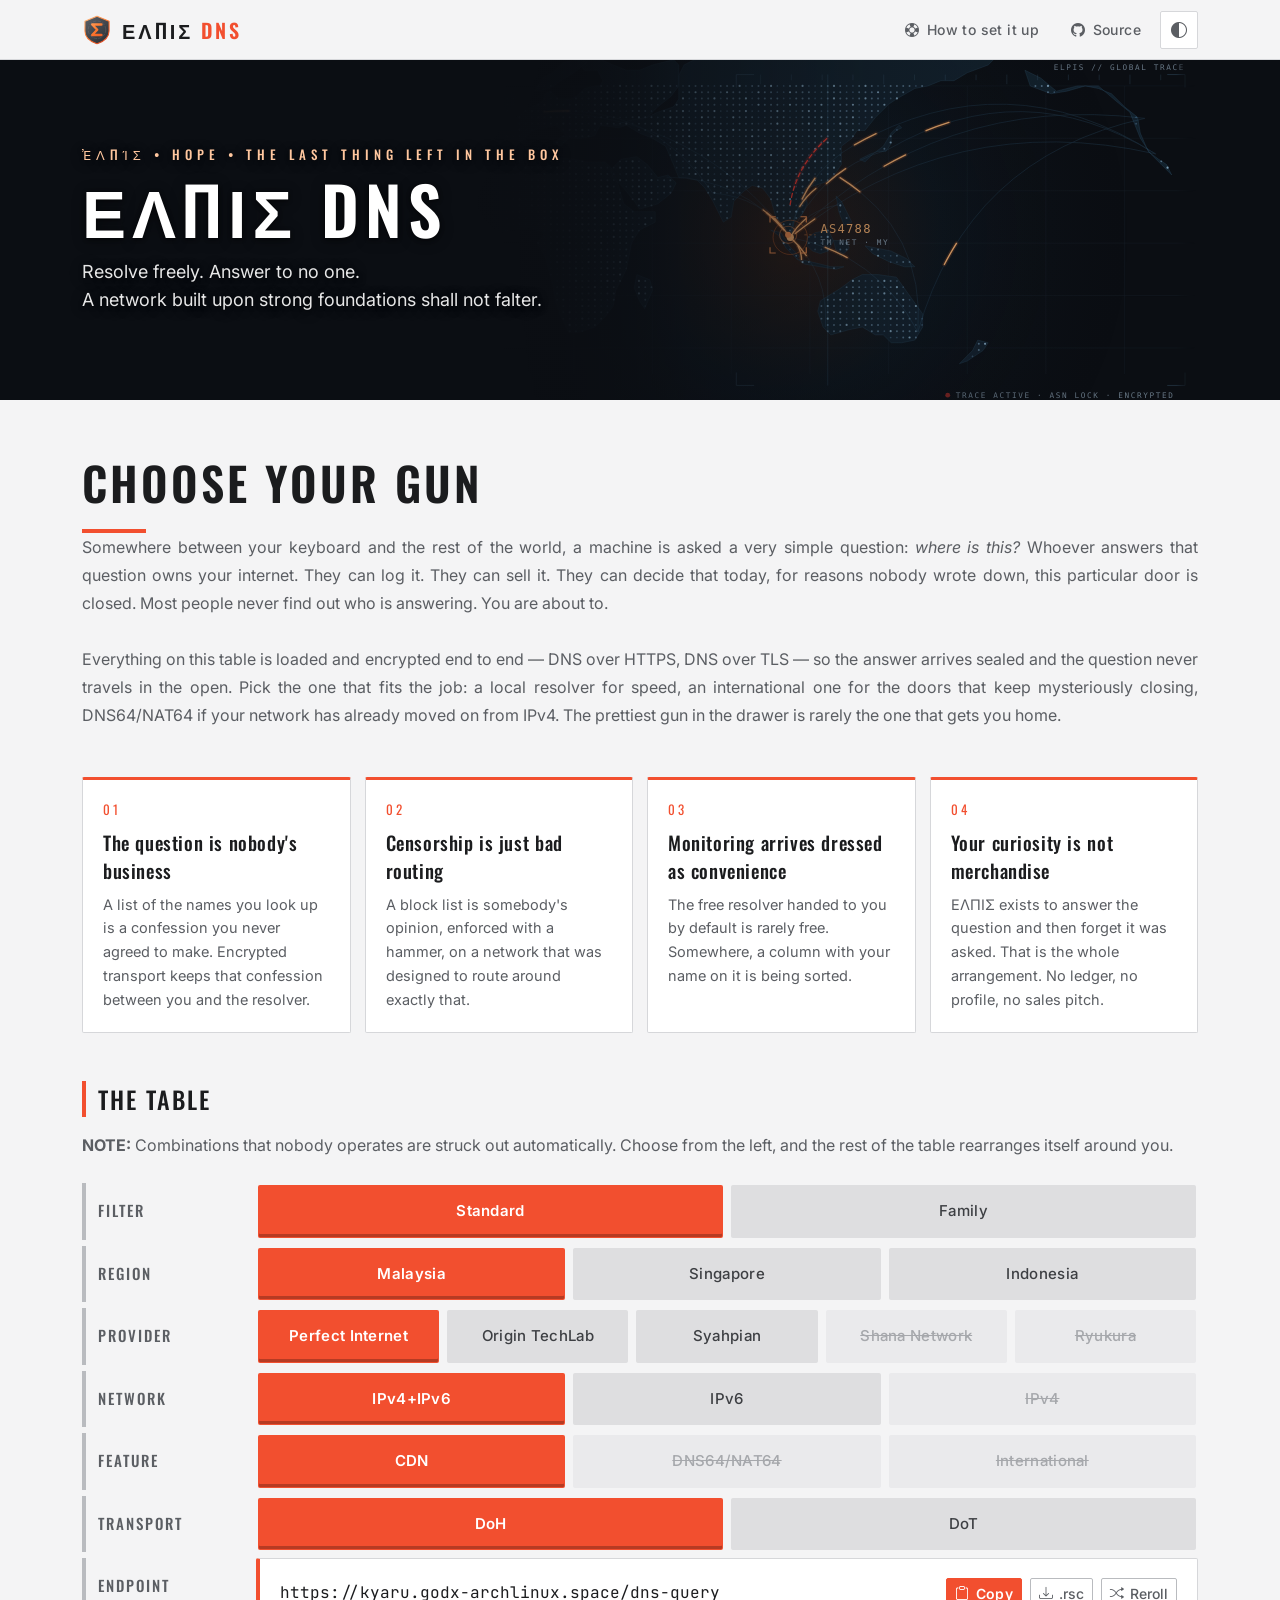
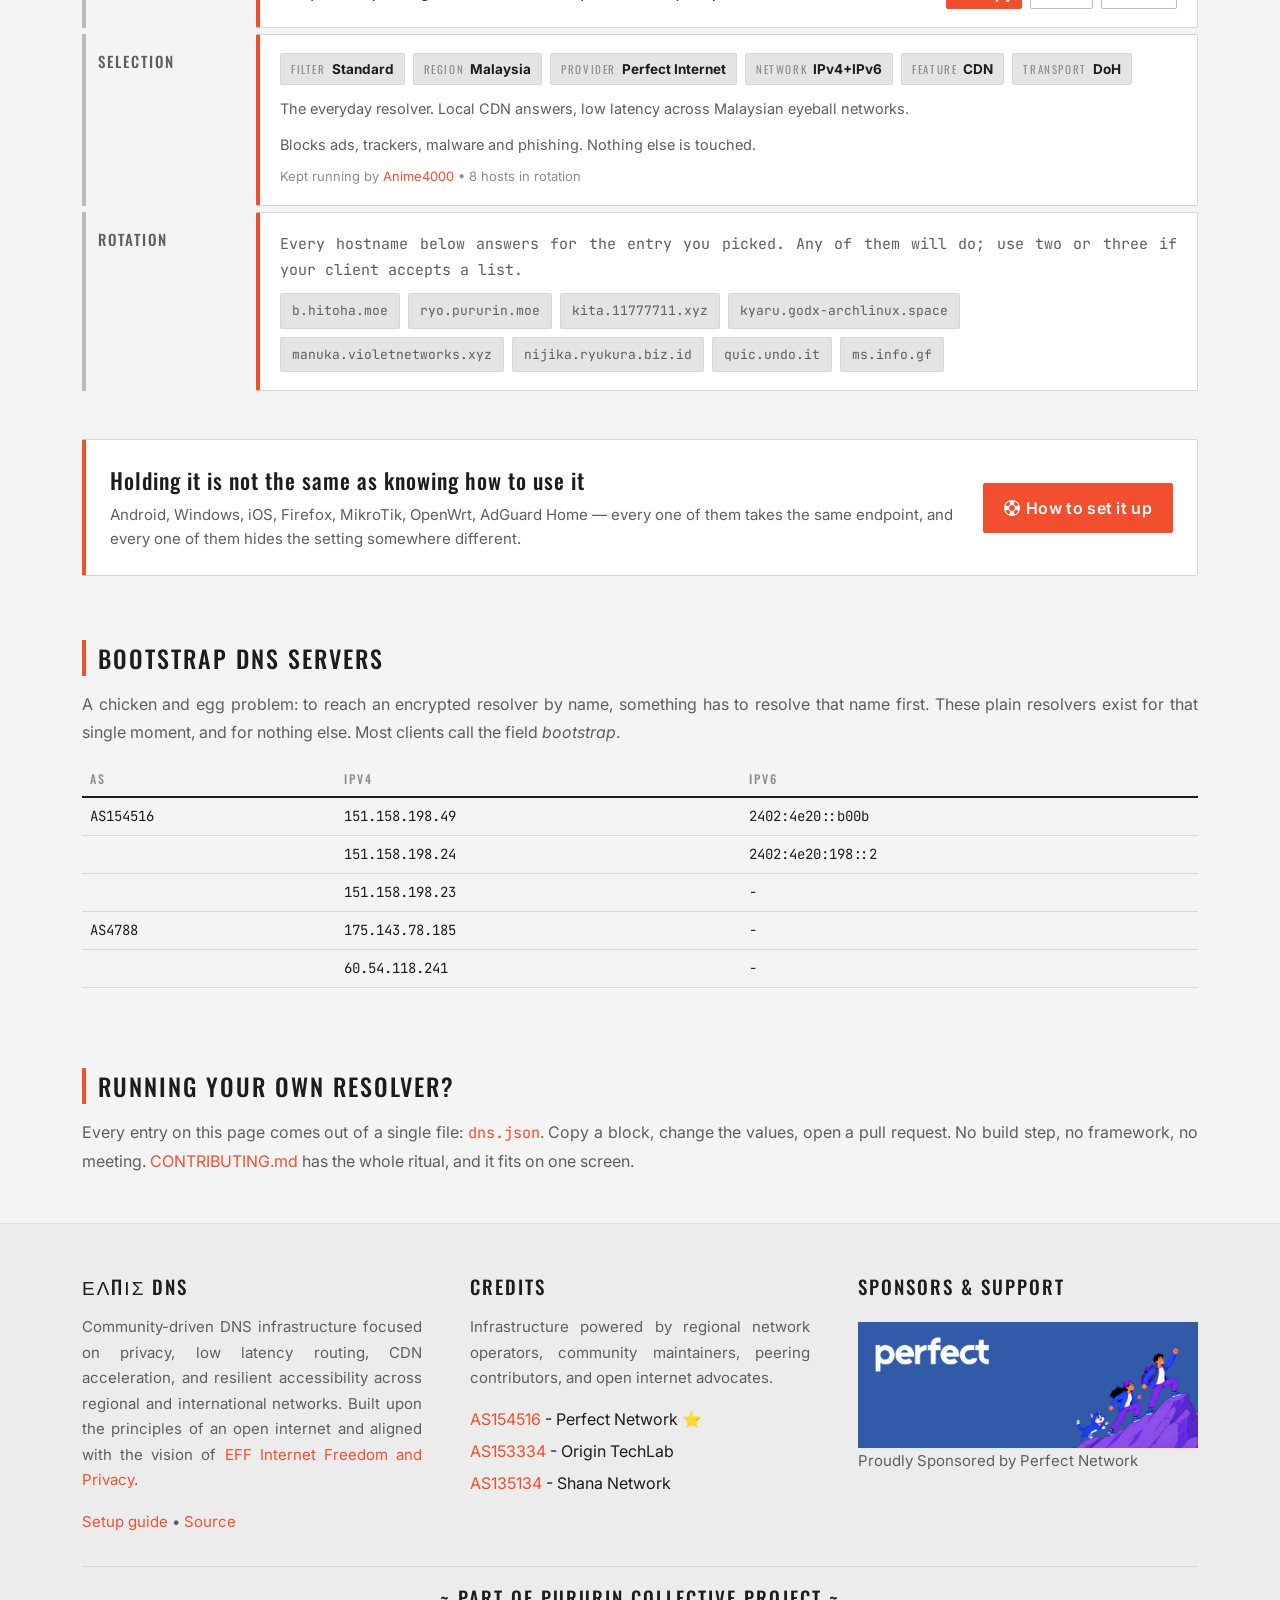
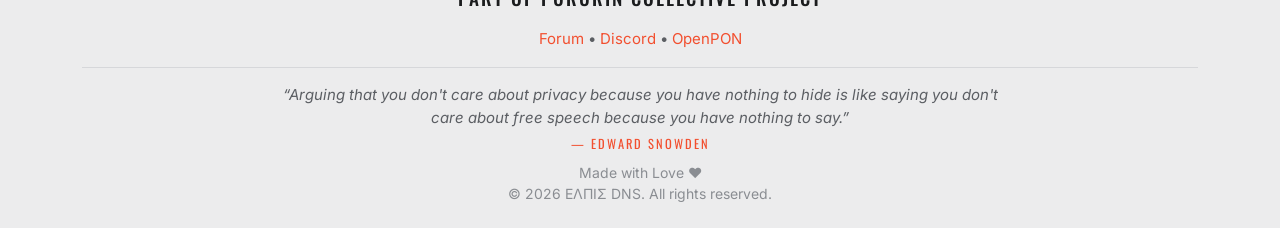
==== commit e3c47587: "Add generated animated hero map and integrate it Add an animated SVG night map (img/hero-map.svg) wi" ====
--- a/index.html
+++ b/index.html
@@ -59,8 +59,8 @@
 <link rel="preconnect" href="https://fonts.gstatic.com" crossorigin>
 <link href="https://fonts.googleapis.com/css2?family=Oswald:wght@400;500;600;700&family=Inter:wght@400;500;600;700&family=JetBrains+Mono:wght@400;500&display=swap" rel="stylesheet">
 
-<link href="style-main.css?version=2.3" rel="stylesheet">
-<link href="style-mobile.css?version=2.3" rel="stylesheet">
+<link href="style-main.css?version=2.5" rel="stylesheet">
+<link href="style-mobile.css?version=2.5" rel="stylesheet">
 
 <meta name="description" content="Encrypted DoH and DoT resolvers run by the community. No censorship, no surveillance, no ledger of your curiosity. Pick a region, pick a transport, take the endpoint.">
 
@@ -488,10 +488,10 @@
 
 <script src="https://cdn.jsdelivr.net/npm/bootstrap@5.3.3/dist/js/bootstrap.bundle.min.js"></script>
 
-<script src="js/app-theme.js?version=2.3"></script>
-<script src="js/app.js?version=2.3"></script>
-<script src="js/app-quote.js?version=2.3"></script>
-<script src="js/app-mikrotik.js?version=2.3"></script>
+<script src="js/app-theme.js?version=2.5"></script>
+<script src="js/app.js?version=2.5"></script>
+<script src="js/app-quote.js?version=2.5"></script>
+<script src="js/app-mikrotik.js?version=2.5"></script>
 
 </body>
 </html>
--- a/style-main.css
+++ b/style-main.css
@@ -44,7 +44,7 @@
 	--btn-dead-text:#a6a8ac;
 
 	--shadow:0 1px 2px rgba(15,15,20,.06),0 8px 24px rgba(15,15,20,.05);
-	--hero-veil:rgba(10,10,12,.5);
+	--night:#0b0e13;
 }
 
 /* ---------- dark: orange on grey ---------- */
@@ -73,7 +73,7 @@
 	--btn-dead-text:#5c6065;
 
 	--shadow:0 1px 2px rgba(0,0,0,.5),0 10px 30px rgba(0,0,0,.35);
-	--hero-veil:rgba(8,9,11,.66);
+	--night:#0b0e13;
 }
 
 /* ---------- base ---------- */
@@ -217,17 +217,58 @@
 
 /* ---------- hero ---------- */
 
+/*
+	The banner is an animated SVG night map: orange traffic leaving the
+	resolver, a HUD walking the autonomous systems it talks to, and red
+	queries dying on the shield ring.
+
+	It lives on ::after rather than on .hero-banner itself because the map
+	has to line up with the container that holds everything else on the
+	page. The pseudo element repeats Bootstrap's container widths, centres
+	itself, and anchors the map to its right content edge - so the map ends
+	exactly where the text below it ends, at every breakpoint.
+*/
+
 .hero-banner{
 	position:relative;
 
 	width:100%;
 	height:340px;
 
-	background-image:url("img/banner0.jpg");
-	background-size:cover;
-	background-position:center;
+	background-color:var(--night);
 
 	overflow:hidden;
+}
+
+.hero-banner::after{
+	content:"";
+
+	position:absolute;
+	inset:0;
+	margin:0 auto;
+
+	max-width:1320px;
+	padding:0 12px;
+
+	background:url("img/hero-map.svg") no-repeat right center;
+	background-origin:content-box;
+	background-size:auto 100%;
+
+	pointer-events:none;
+	z-index:1;
+}
+
+@media (max-width:1399.98px){ .hero-banner::after{ max-width:1140px } }
+@media (max-width:1199.98px){ .hero-banner::after{ max-width:960px } }
+@media (max-width:991.98px){ .hero-banner::after{ max-width:720px } }
+@media (max-width:767.98px){ .hero-banner::after{ max-width:540px } }
+@media (max-width:575.98px){ .hero-banner::after{ max-width:none } }
+
+/* SMIL cannot be switched off from CSS, so serve the still frame instead. */
+@media (prefers-reduced-motion: reduce){
+	.hero-banner::after{
+		background-image:url("img/hero-map-static.svg");
+	}
 }
 
 .hero-video{
@@ -244,6 +285,7 @@
 	object-fit:cover;
 }
 
+/* Dense on the left where the words are, clear on the right where the map is. */
 .hero-overlay{
 	position:relative;
 	z-index:2;
@@ -253,9 +295,11 @@
 
 	background:linear-gradient(
 		90deg,
-		var(--hero-veil) 0%,
-		var(--hero-veil) 55%,
-		rgba(10,10,12,.25) 100%
+		var(--night) 0%,
+		rgba(11,14,19,.92) 28%,
+		rgba(11,14,19,.72) 46%,
+		rgba(11,14,19,.28) 68%,
+		rgba(11,14,19,0) 88%
 	);
 
 	display:flex;
@@ -269,8 +313,8 @@
 }
 
 .hero-kicker{
-	/* Fixed, not tokenised: this always sits on the photo, never on
-	   the page background, so it must clear the bright half of it. */
+	/* Fixed, not tokenised: this always sits on the night map, never on
+	   the page background, in either theme. */
 	color:#ffc79f;
 	font-family:var(--font-display);
 	font-size:13px;
--- a/style-mobile.css
+++ b/style-mobile.css
@@ -33,16 +33,26 @@
 	/* HERO */
 
 	.hero-banner{
-		height:220px;
+		height:240px;
 	}
 
-	/* Narrow screens put the text straight over the bright half of
-	   the artwork, so the veil stays even the whole way across. */
+	/* The map cannot be beside the text on a phone, so it goes behind it:
+	   whole map visible, pinned to the top, words over the bottom half. */
+	.hero-banner::after{
+		padding:0;
+		background-position:right top;
+		background-size:contain;
+		opacity:.85;
+	}
+
 	.hero-overlay{
+		align-items:flex-end;
 		background:linear-gradient(
 			180deg,
-			rgba(8,9,11,.55) 0%,
-			rgba(8,9,11,.72) 100%
+			rgba(11,14,19,.15) 0%,
+			rgba(11,14,19,.55) 38%,
+			rgba(11,14,19,.90) 68%,
+			rgba(11,14,19,.96) 100%
 		);
 	}
 
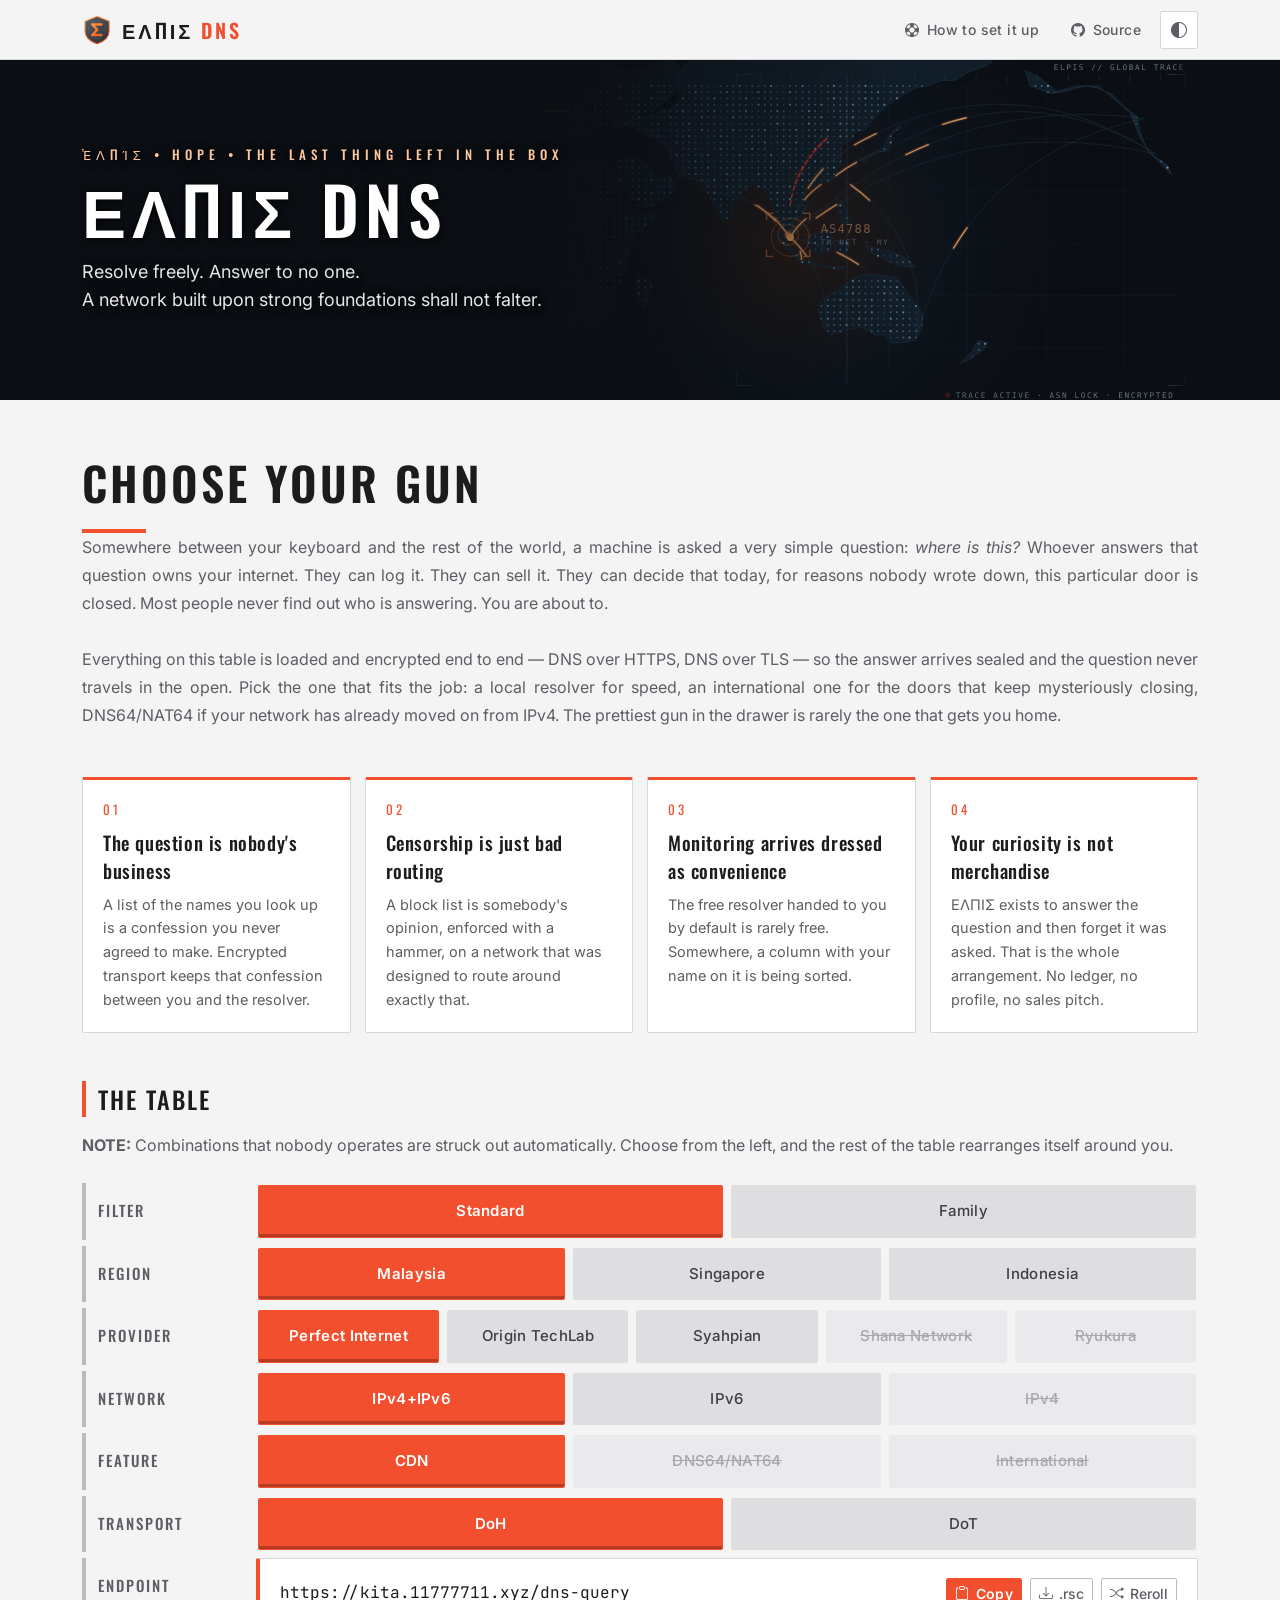
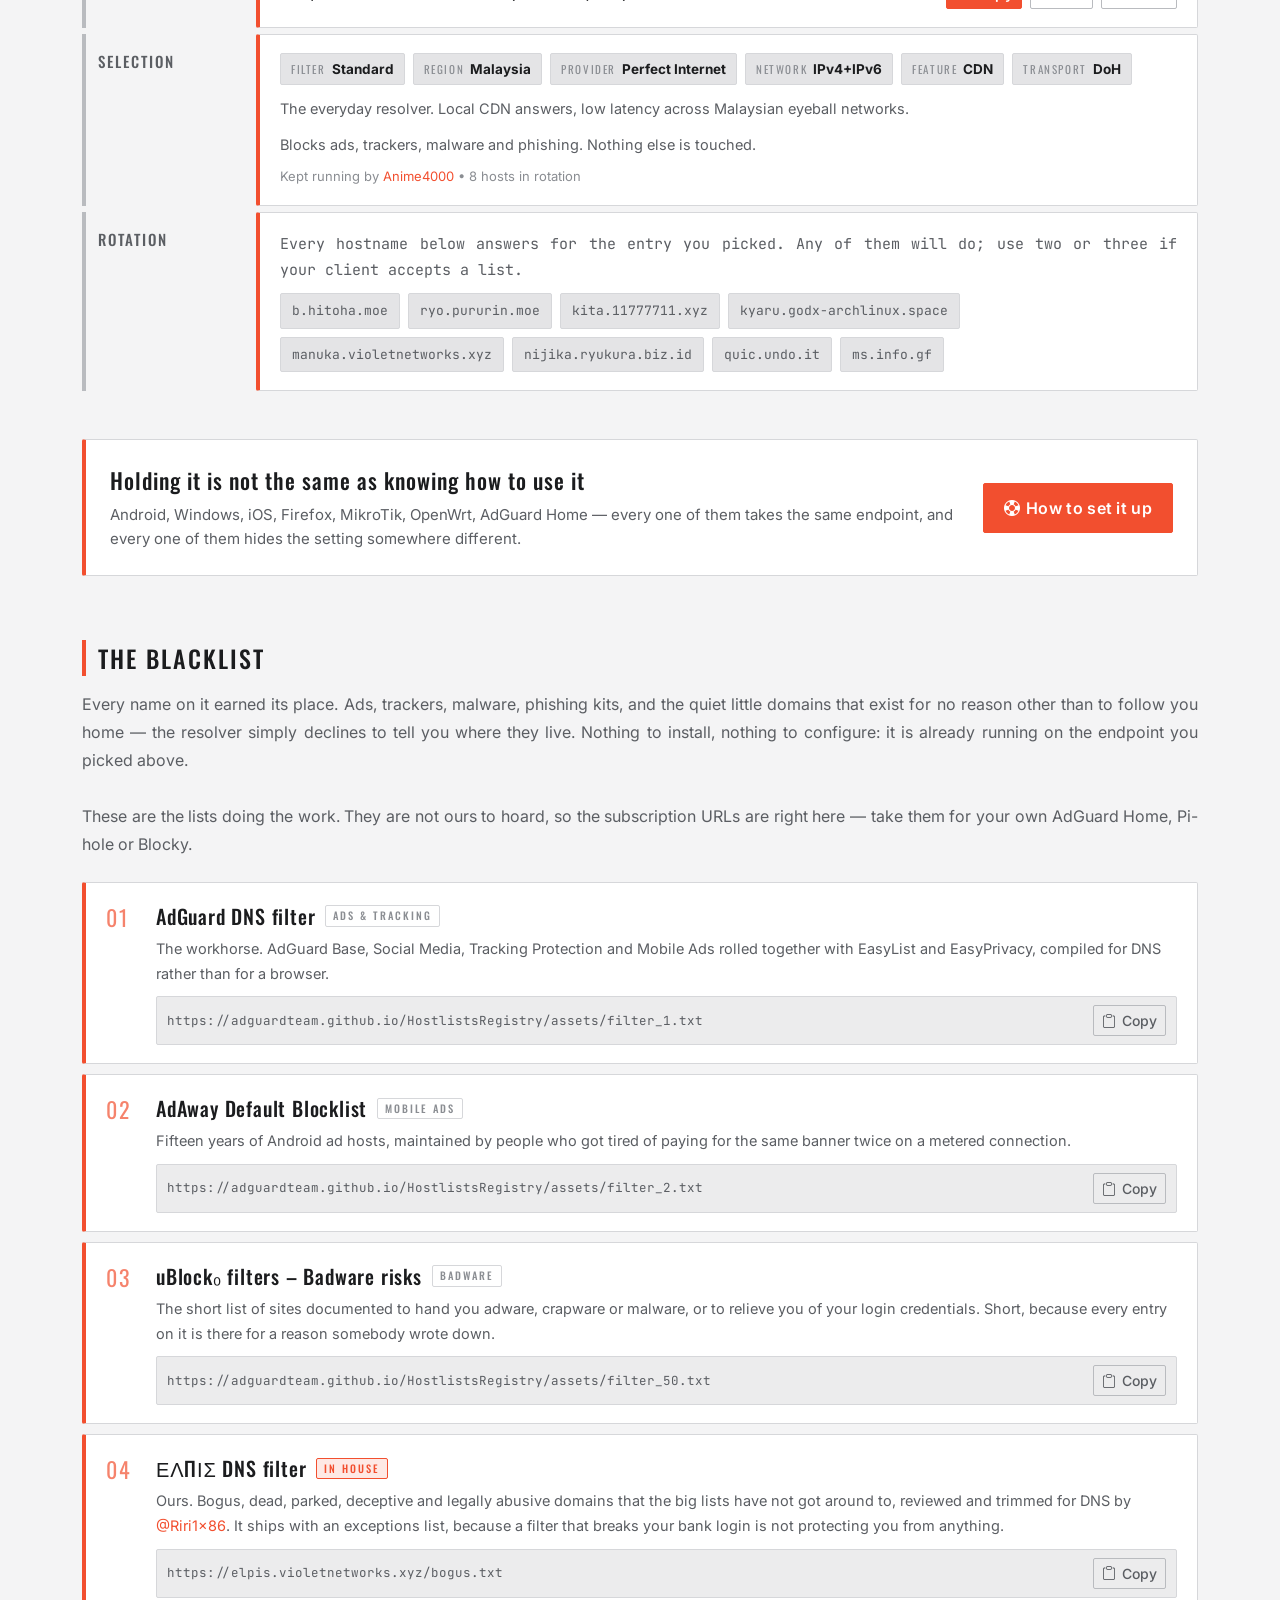
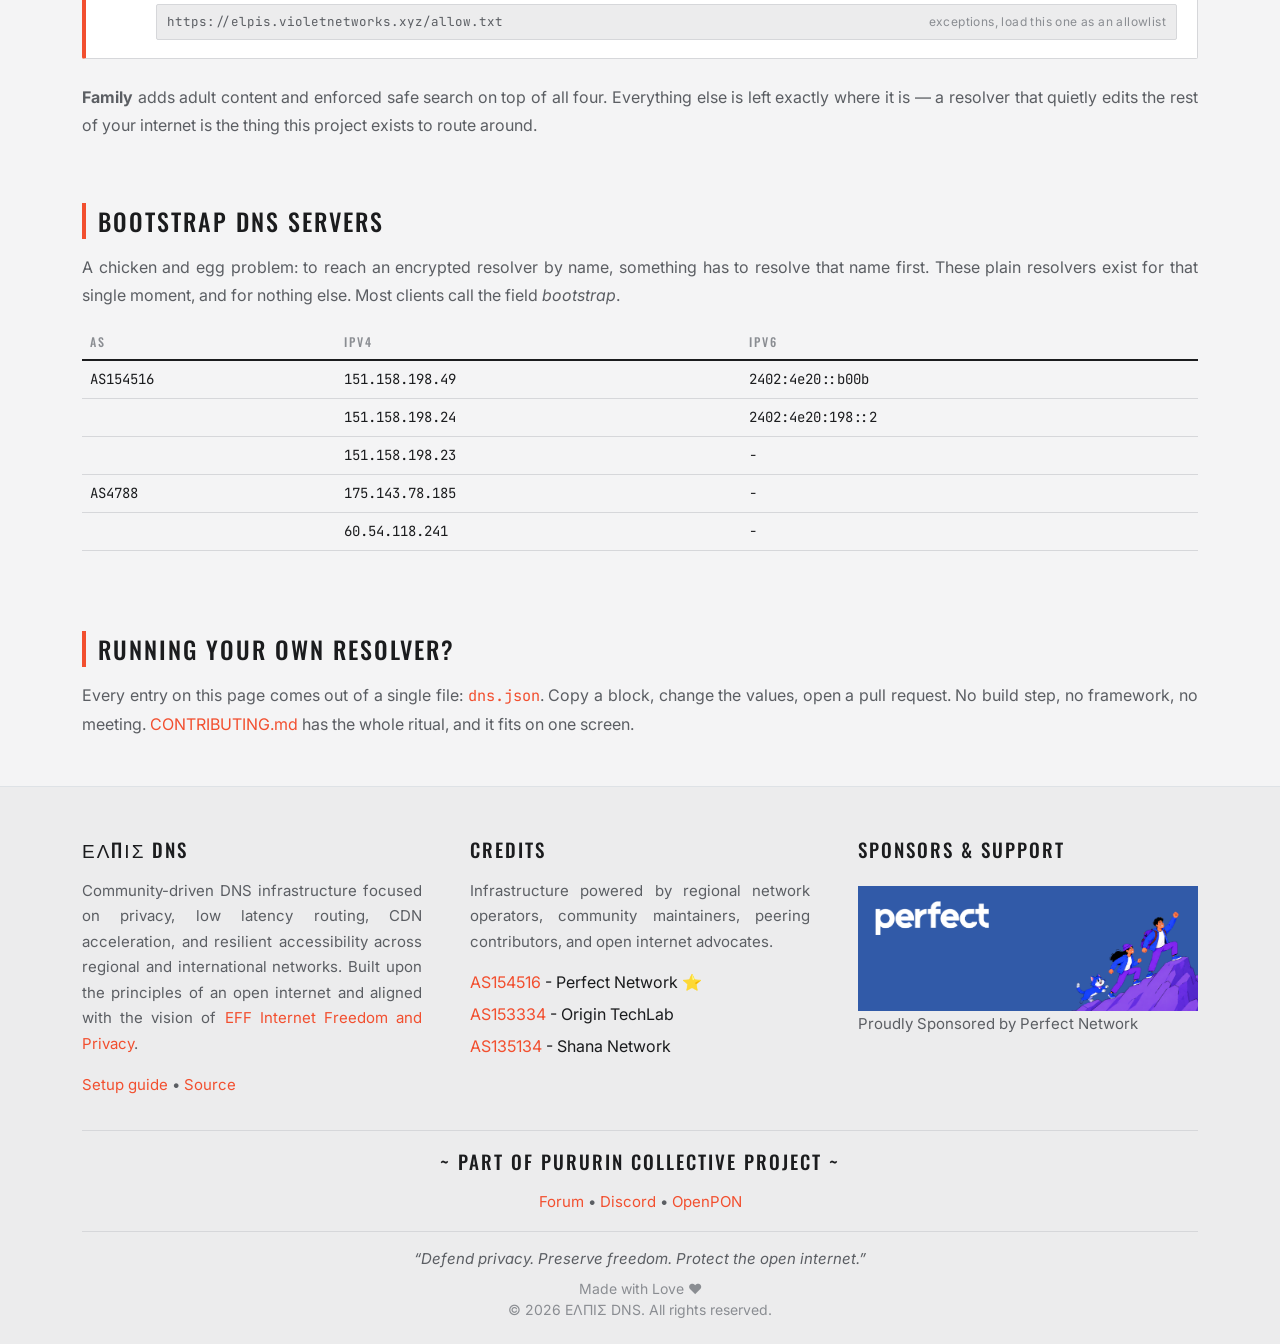
==== commit de187674: "Add blacklist UI and copy functionality Introduce a new "Blacklist" section (index.html) that lists " ====
--- a/index.html
+++ b/index.html
@@ -59,8 +59,8 @@
 <link rel="preconnect" href="https://fonts.gstatic.com" crossorigin>
 <link href="https://fonts.googleapis.com/css2?family=Oswald:wght@400;500;600;700&family=Inter:wght@400;500;600;700&family=JetBrains+Mono:wght@400;500&display=swap" rel="stylesheet">
 
-<link href="style-main.css?version=2.5" rel="stylesheet">
-<link href="style-mobile.css?version=2.5" rel="stylesheet">
+<link href="style-main.css?version=2.7" rel="stylesheet">
+<link href="style-mobile.css?version=2.7" rel="stylesheet">
 
 <meta name="description" content="Encrypted DoH and DoT resolvers run by the community. No censorship, no surveillance, no ledger of your curiosity. Pick a region, pick a transport, take the endpoint.">
 
@@ -346,6 +346,127 @@
 		<a class="btn btn-elpis" href="setup.html">
 			<i class="bi bi-life-preserver"></i> How to set it up
 		</a>
+	</div>
+
+	<!-- Blacklist -->
+	<div class="mt-5 pt-3">
+		<div class="section-heading">
+			The Blacklist
+		</div>
+		<div class="subtitle">
+			Every name on it earned its place. Ads, trackers, malware, phishing kits,
+			and the quiet little domains that exist for no reason other than to follow
+			you home &mdash; the resolver simply declines to tell you where they live.
+			Nothing to install, nothing to configure: it is already running on the
+			endpoint you picked above.
+			<br /><br />
+			These are the lists doing the work. They are not ours to hoard, so the
+			subscription URLs are right here &mdash; take them for your own AdGuard Home,
+			Pi-hole or Blocky.
+		</div>
+
+		<div class="blacklist mt-4">
+
+			<div class="bl-item">
+				<div class="bl-index">01</div>
+				<div class="bl-body">
+					<div class="bl-name">
+						<a href="https://github.com/AdguardTeam/AdGuardSDNSFilter" target="_blank" rel="noopener">AdGuard DNS filter</a>
+						<span class="bl-tag">ADS &amp; TRACKING</span>
+					</div>
+					<div class="bl-text">
+						The workhorse. AdGuard Base, Social Media, Tracking Protection and
+						Mobile Ads rolled together with EasyList and EasyPrivacy, compiled
+						for DNS rather than for a browser.
+					</div>
+					<div class="bl-url">
+						<code>https://adguardteam.github.io/HostlistsRegistry/assets/filter_1.txt</code>
+						<button class="btn btn-elpis-ghost btn-sm" type="button"
+							data-copy="https://adguardteam.github.io/HostlistsRegistry/assets/filter_1.txt">
+							<i class="bi bi-clipboard"></i> Copy
+						</button>
+					</div>
+				</div>
+			</div>
+
+			<div class="bl-item">
+				<div class="bl-index">02</div>
+				<div class="bl-body">
+					<div class="bl-name">
+						<a href="https://github.com/AdAway/adaway.github.io/" target="_blank" rel="noopener">AdAway Default Blocklist</a>
+						<span class="bl-tag">MOBILE ADS</span>
+					</div>
+					<div class="bl-text">
+						Fifteen years of Android ad hosts, maintained by people who got
+						tired of paying for the same banner twice on a metered connection.
+					</div>
+					<div class="bl-url">
+						<code>https://adguardteam.github.io/HostlistsRegistry/assets/filter_2.txt</code>
+						<button class="btn btn-elpis-ghost btn-sm" type="button"
+							data-copy="https://adguardteam.github.io/HostlistsRegistry/assets/filter_2.txt">
+							<i class="bi bi-clipboard"></i> Copy
+						</button>
+					</div>
+				</div>
+			</div>
+
+			<div class="bl-item">
+				<div class="bl-index">03</div>
+				<div class="bl-body">
+					<div class="bl-name">
+						<a href="https://github.com/uBlockOrigin/uAssets" target="_blank" rel="noopener">uBlock&#8320; filters &ndash; Badware risks</a>
+						<span class="bl-tag">BADWARE</span>
+					</div>
+					<div class="bl-text">
+						The short list of sites documented to hand you adware, crapware or
+						malware, or to relieve you of your login credentials. Short, because
+						every entry on it is there for a reason somebody wrote down.
+					</div>
+					<div class="bl-url">
+						<code>https://adguardteam.github.io/HostlistsRegistry/assets/filter_50.txt</code>
+						<button class="btn btn-elpis-ghost btn-sm" type="button"
+							data-copy="https://adguardteam.github.io/HostlistsRegistry/assets/filter_50.txt">
+							<i class="bi bi-clipboard"></i> Copy
+						</button>
+					</div>
+				</div>
+			</div>
+
+			<div class="bl-item">
+				<div class="bl-index">04</div>
+				<div class="bl-body">
+					<div class="bl-name">
+						<a href="https://riri.pururin.moe/" target="_blank" rel="noopener">ΕΛΠΙΣ DNS filter</a>
+						<span class="bl-tag bl-tag-ours">IN HOUSE</span>
+					</div>
+					<div class="bl-text">
+						Ours. Bogus, dead, parked, deceptive and legally abusive domains that
+						the big lists have not got around to, reviewed and trimmed for DNS by
+						<a href="https://riri.pururin.moe/" target="_blank" rel="noopener">@Riri1x86</a>.
+						It ships with an exceptions list, because a filter that breaks your
+						bank login is not protecting you from anything.
+					</div>
+					<div class="bl-url">
+						<code>https://elpis.violetnetworks.xyz/bogus.txt</code>
+						<button class="btn btn-elpis-ghost btn-sm" type="button"
+							data-copy="https://elpis.violetnetworks.xyz/bogus.txt">
+							<i class="bi bi-clipboard"></i> Copy
+						</button>
+					</div>
+					<div class="bl-url">
+						<code>https://elpis.violetnetworks.xyz/allow.txt</code>
+						<span class="bl-note">exceptions, load this one as an allowlist</span>
+					</div>
+				</div>
+			</div>
+		</div>
+
+		<div class="subtitle mt-4">
+			<b>Family</b> adds adult content and enforced safe search on top of all four.
+			Everything else is left exactly where it is &mdash; a resolver that quietly
+			edits the rest of your internet is the thing this project exists to route
+			around.
+		</div>
 	</div>
 
 	<!-- Bootstrap DNS -->
@@ -488,10 +609,10 @@
 
 <script src="https://cdn.jsdelivr.net/npm/bootstrap@5.3.3/dist/js/bootstrap.bundle.min.js"></script>
 
-<script src="js/app-theme.js?version=2.5"></script>
-<script src="js/app.js?version=2.5"></script>
-<script src="js/app-quote.js?version=2.5"></script>
-<script src="js/app-mikrotik.js?version=2.5"></script>
+<script src="js/app-theme.js?version=2.7"></script>
+<script src="js/app.js?version=2.7"></script>
+<script src="js/app-quote.js?version=2.7"></script>
+<script src="js/app-mikrotik.js?version=2.7"></script>
 
 </body>
 </html>
--- a/style-main.css
+++ b/style-main.css
@@ -665,6 +665,123 @@
 	color:var(--on-accent);
 }
 
+/* ---------- blacklist ---------- */
+
+.blacklist{
+	display:flex;
+	flex-direction:column;
+	gap:10px;
+}
+
+.bl-item{
+	display:flex;
+	gap:16px;
+
+	background:var(--surface);
+	border:1px solid var(--line);
+	border-left:4px solid var(--accent);
+	border-radius:var(--radius);
+	padding:18px 20px;
+
+	transition:var(--speed);
+}
+
+.bl-item:hover{
+	border-color:var(--line-strong);
+	border-left-color:var(--accent);
+	box-shadow:var(--shadow);
+}
+
+.bl-index{
+	font-family:var(--font-display);
+	font-size:22px;
+	letter-spacing:2px;
+	color:var(--accent);
+	opacity:.7;
+	min-width:34px;
+}
+
+.bl-body{
+	flex:1;
+	min-width:0;
+}
+
+.bl-name{
+	display:flex;
+	align-items:center;
+	flex-wrap:wrap;
+	gap:10px;
+
+	font-family:var(--font-display);
+	font-size:20px;
+	font-weight:500;
+	letter-spacing:.8px;
+	margin-bottom:6px;
+}
+
+.bl-name a{
+	color:var(--text);
+}
+
+.bl-name a:hover{
+	color:var(--accent);
+	text-decoration:none;
+}
+
+.bl-tag{
+	font-family:var(--font-display);
+	font-size:10.5px;
+	letter-spacing:2px;
+
+	color:var(--text-faint);
+	border:1px solid var(--line);
+	border-radius:var(--radius);
+	padding:2px 7px;
+}
+
+.bl-tag-ours{
+	color:var(--accent);
+	border-color:var(--accent);
+	background:var(--accent-soft);
+}
+
+.bl-text{
+	color:var(--text-soft);
+	font-size:14.5px;
+	line-height:1.7;
+	margin-bottom:10px;
+}
+
+.bl-url{
+	display:flex;
+	align-items:center;
+	gap:10px;
+	flex-wrap:wrap;
+
+	background:var(--bg-alt);
+	border:1px solid var(--line);
+	border-radius:var(--radius);
+	padding:8px 10px;
+	margin-top:6px;
+}
+
+.bl-url code{
+	flex:1;
+	min-width:0;
+
+	font-size:12.5px;
+	color:var(--text-soft);
+	overflow-x:auto;
+	white-space:nowrap;
+}
+
+.bl-note{
+	font-size:12px;
+	color:var(--text-faint);
+	letter-spacing:.4px;
+	white-space:nowrap;
+}
+
 /* ---------- call to action ---------- */
 
 .cta{
--- a/style-mobile.css
+++ b/style-mobile.css
@@ -166,6 +166,35 @@
 		font-size:13.5px;
 	}
 
+	/* BLACKLIST */
+
+	.bl-index{
+		font-size:18px;
+		min-width:26px;
+	}
+
+	.bl-name{
+		font-size:18px;
+	}
+
+	/* A subscription URL and a button side by side leaves the URL a
+	   sliver wide, so they stack and each takes the full row. */
+	.bl-url{
+		flex-direction:column;
+		align-items:stretch;
+		gap:8px;
+	}
+
+	.bl-url code{
+		width:100%;
+		font-size:11.5px;
+	}
+
+	.bl-note{
+		white-space:normal;
+		text-align:center;
+	}
+
 	/* SETUP PAGE */
 
 	.doc-jump{
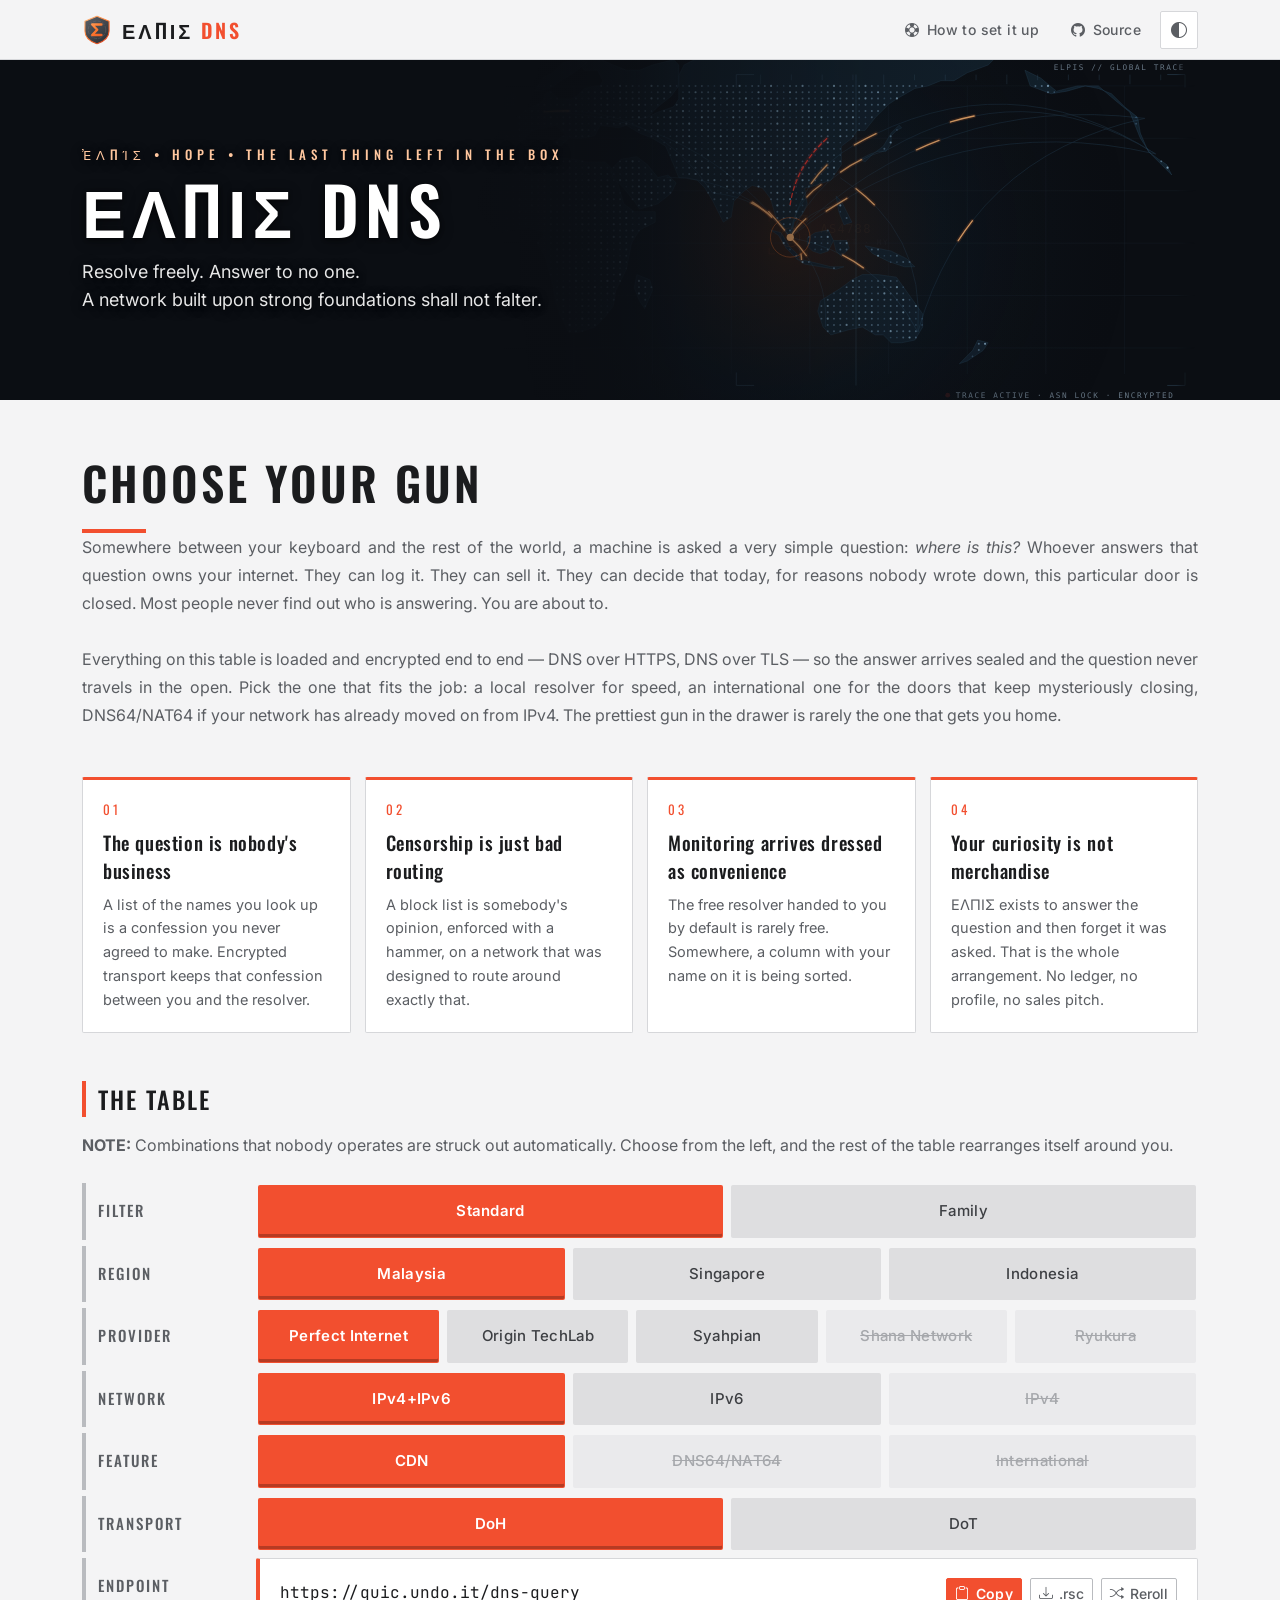
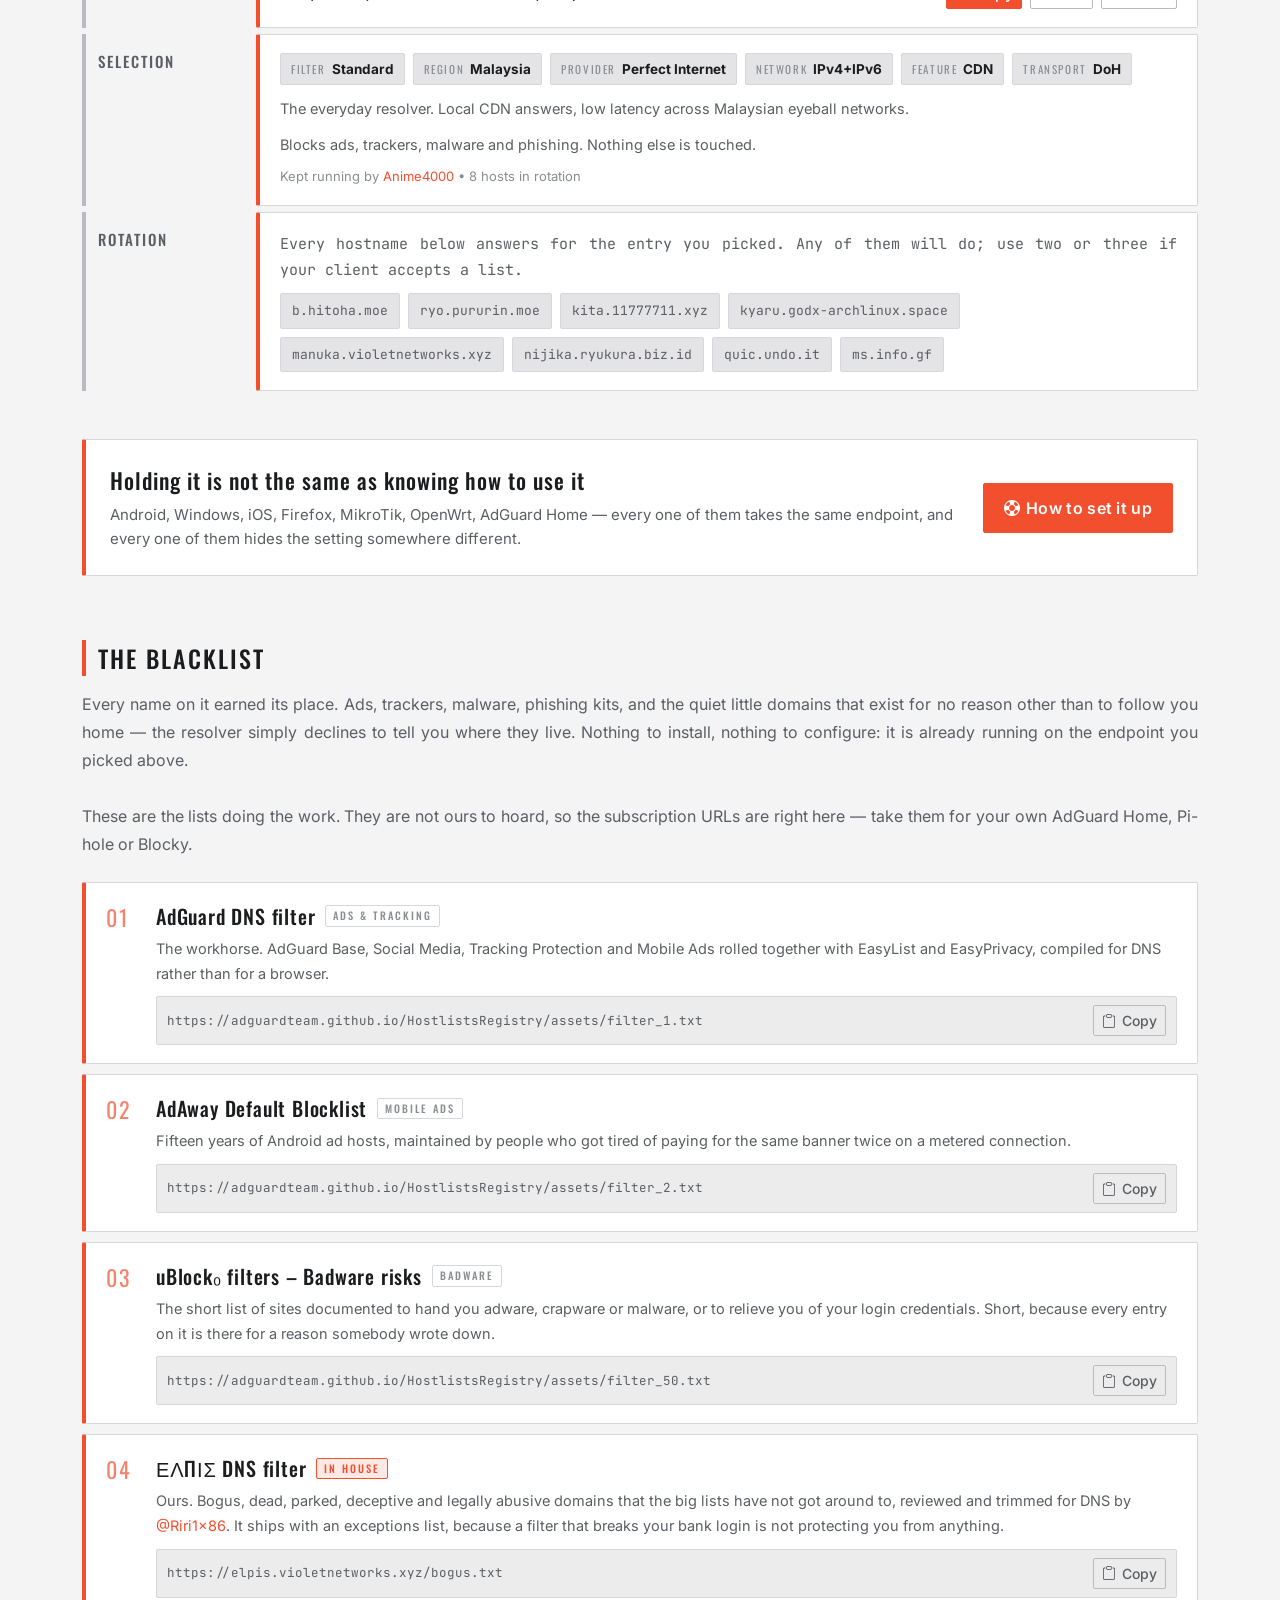
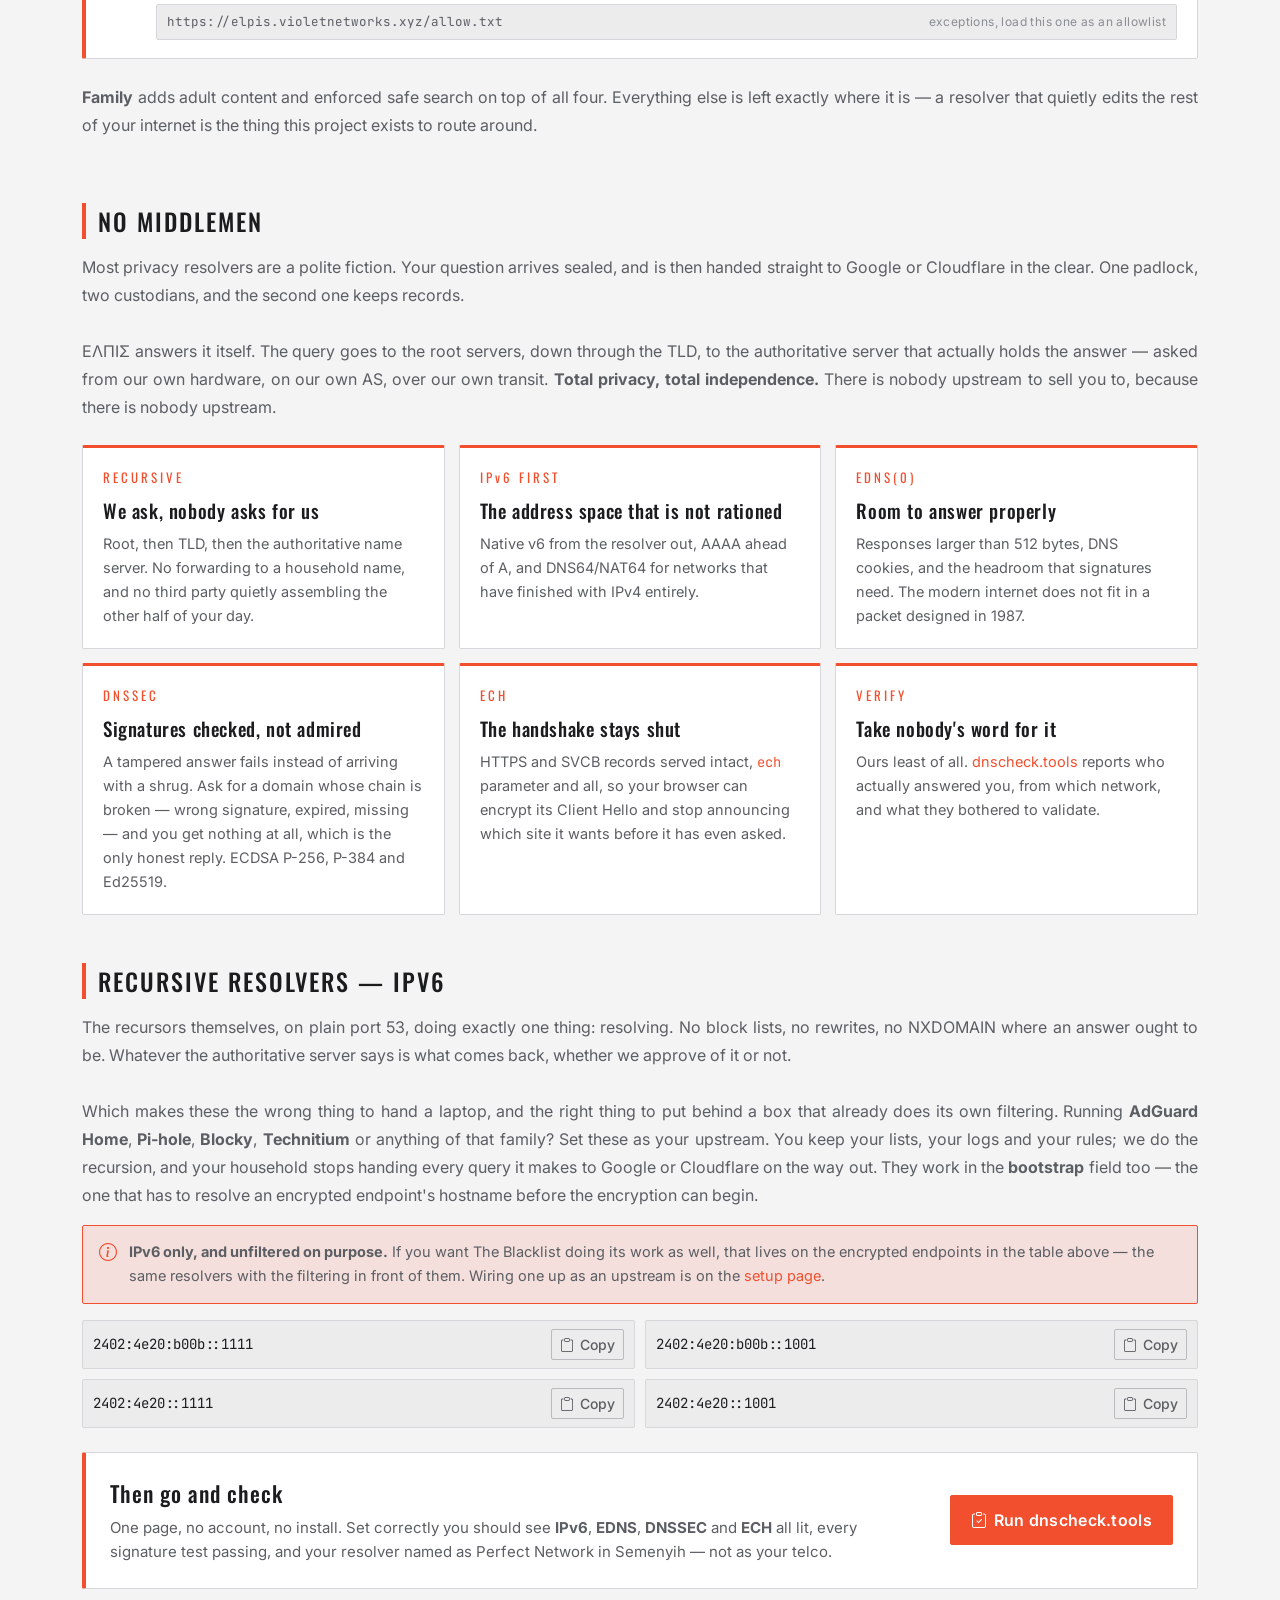
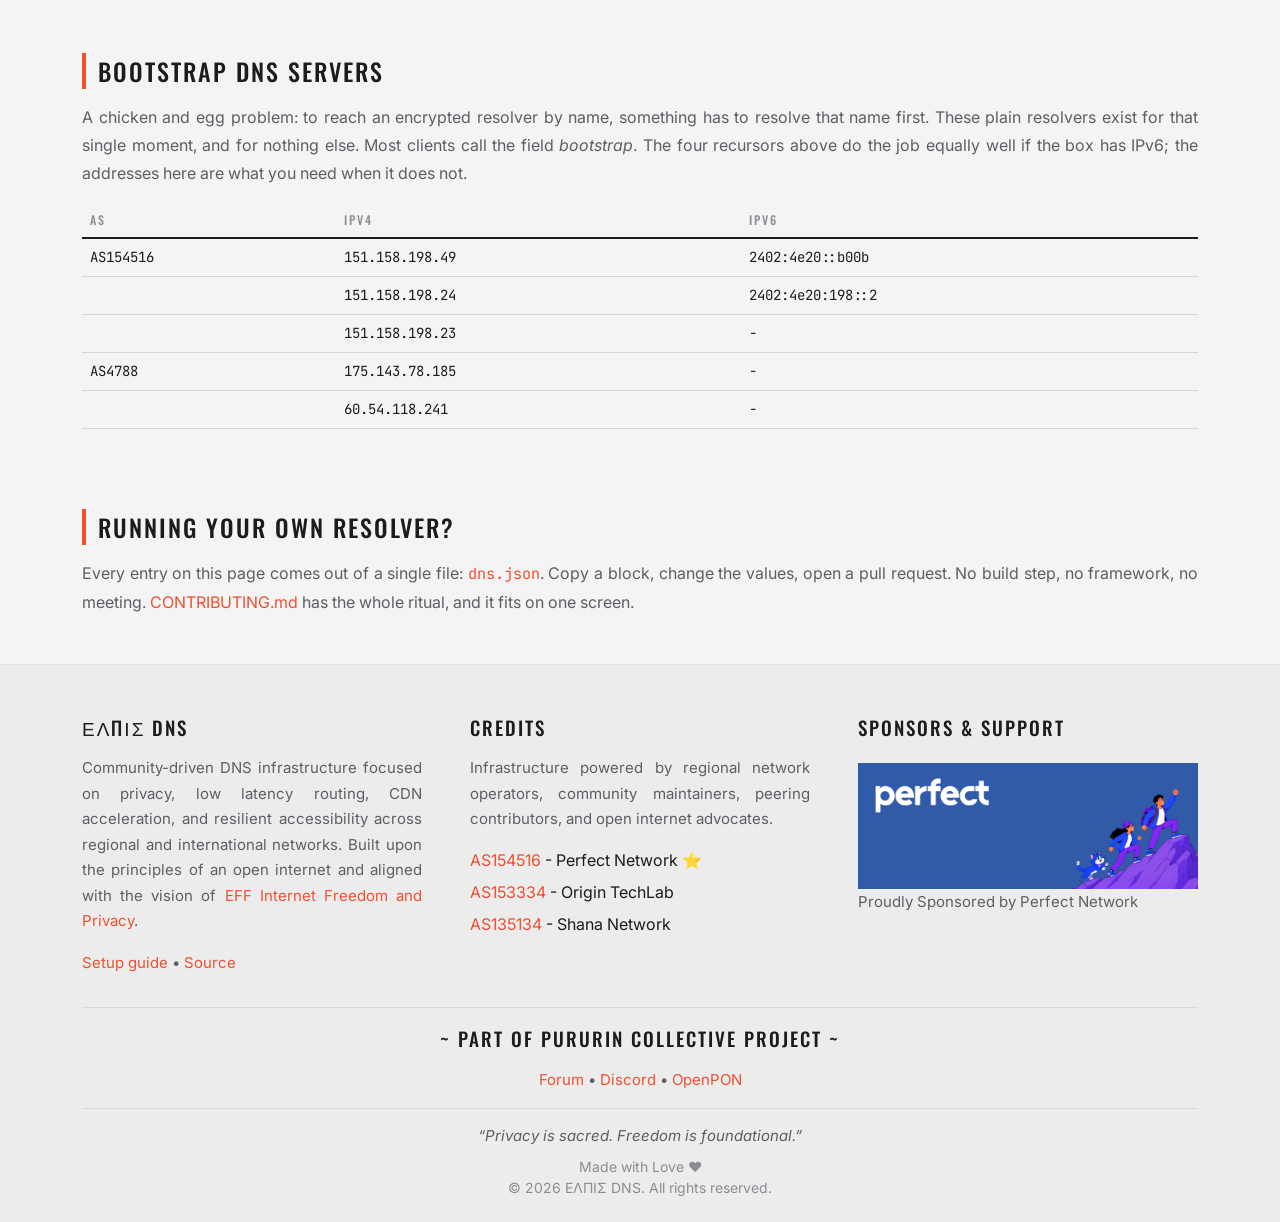
==== commit 64c1f31f: "Add IPv6 recursive resolvers; bump assets to v3.3 Add a new "Recursive" section to index.html descri" ====
--- a/index.html
+++ b/index.html
@@ -59,8 +59,8 @@
 <link rel="preconnect" href="https://fonts.gstatic.com" crossorigin>
 <link href="https://fonts.googleapis.com/css2?family=Oswald:wght@400;500;600;700&family=Inter:wght@400;500;600;700&family=JetBrains+Mono:wght@400;500&display=swap" rel="stylesheet">
 
-<link href="style-main.css?version=2.7" rel="stylesheet">
-<link href="style-mobile.css?version=2.7" rel="stylesheet">
+<link href="style-main.css?version=3.3" rel="stylesheet">
+<link href="style-mobile.css?version=3.3" rel="stylesheet">
 
 <meta name="description" content="Encrypted DoH and DoT resolvers run by the community. No censorship, no surveillance, no ledger of your curiosity. Pick a region, pick a transport, take the endpoint.">
 
@@ -469,6 +469,164 @@
 		</div>
 	</div>
 
+	<!-- Recursive -->
+	<div class="mt-5 pt-3">
+		<div class="section-heading">
+			No Middlemen
+		</div>
+		<div class="subtitle">
+			Most privacy resolvers are a polite fiction. Your question arrives sealed,
+			and is then handed straight to Google or Cloudflare in the clear. One
+			padlock, two custodians, and the second one keeps records.
+			<br /><br />
+			ΕΛΠΙΣ answers it itself. The query goes to the root servers, down through
+			the TLD, to the authoritative server that actually holds the answer &mdash;
+			asked from our own hardware, on our own AS, over our own transit.
+			<b>Total privacy, total independence.</b> There is nobody upstream to sell
+			you to, because there is nobody upstream.
+		</div>
+
+		<div class="rules rules-3 mt-4">
+
+			<div class="rule">
+				<div class="rule-index">RECURSIVE</div>
+				<div class="rule-title">We ask, nobody asks for us</div>
+				<div class="rule-text">
+					Root, then TLD, then the authoritative name server. No forwarding to a
+					household name, and no third party quietly assembling the other half
+					of your day.
+				</div>
+			</div>
+
+			<div class="rule">
+				<div class="rule-index">IPv6 FIRST</div>
+				<div class="rule-title">The address space that is not rationed</div>
+				<div class="rule-text">
+					Native v6 from the resolver out, AAAA ahead of A, and DNS64/NAT64 for
+					networks that have finished with IPv4 entirely.
+				</div>
+			</div>
+
+			<div class="rule">
+				<div class="rule-index">EDNS(0)</div>
+				<div class="rule-title">Room to answer properly</div>
+				<div class="rule-text">
+					Responses larger than 512 bytes, DNS cookies, and the headroom that
+					signatures need. The modern internet does not fit in a packet designed
+					in 1987.
+				</div>
+			</div>
+
+			<div class="rule">
+				<div class="rule-index">DNSSEC</div>
+				<div class="rule-title">Signatures checked, not admired</div>
+				<div class="rule-text">
+					A tampered answer fails instead of arriving with a shrug. Ask for a
+					domain whose chain is broken &mdash; wrong signature, expired, missing
+					&mdash; and you get nothing at all, which is the only honest reply.
+					ECDSA P-256, P-384 and Ed25519.
+				</div>
+			</div>
+
+			<div class="rule">
+				<div class="rule-index">ECH</div>
+				<div class="rule-title">The handshake stays shut</div>
+				<div class="rule-text">
+					HTTPS and SVCB records served intact, <code class="inline-code">ech</code>
+					parameter and all, so your browser can encrypt its Client Hello and stop
+					announcing which site it wants before it has even asked.
+				</div>
+			</div>
+
+			<div class="rule">
+				<div class="rule-index">VERIFY</div>
+				<div class="rule-title">Take nobody's word for it</div>
+				<div class="rule-text">
+					Ours least of all.
+					<a href="https://dnscheck.tools/" target="_blank" rel="noopener">dnscheck.tools</a>
+					reports who actually answered you, from which network, and what they
+					bothered to validate.
+				</div>
+			</div>
+		</div>
+
+		<div class="section-heading mt-5">
+			Recursive resolvers &mdash; IPv6
+		</div>
+		<div class="subtitle">
+			The recursors themselves, on plain port 53, doing exactly one thing:
+			resolving. No block lists, no rewrites, no NXDOMAIN where an answer ought
+			to be. Whatever the authoritative server says is what comes back, whether
+			we approve of it or not.
+			<br /><br />
+			Which makes these the wrong thing to hand a laptop, and the right thing to
+			put behind a box that already does its own filtering. Running
+			<b>AdGuard Home</b>, <b>Pi-hole</b>, <b>Blocky</b>, <b>Technitium</b> or
+			anything of that family? Set these as your upstream. You keep your lists,
+			your logs and your rules; we do the recursion, and your household stops
+			handing every query it makes to Google or Cloudflare on the way out.
+			They work in the <b>bootstrap</b> field too &mdash; the one that has to
+			resolve an encrypted endpoint's hostname before the encryption can begin.
+		</div>
+
+		<div class="doc-note mt-3">
+			<i class="bi bi-info-circle"></i>
+			<div>
+				<b>IPv6 only, and unfiltered on purpose.</b> If you want The Blacklist
+				doing its work as well, that lives on the encrypted endpoints in the
+				table above &mdash; the same resolvers with the filtering in front of
+				them. Wiring one up as an upstream is on the
+				<a href="setup.html#adguard">setup page</a>.
+			</div>
+		</div>
+
+		<div class="address-grid mt-3">
+			<div class="copy-row">
+				<code>2402:4e20:b00b::1111</code>
+				<button class="btn btn-elpis-ghost btn-sm" type="button"
+					data-copy="2402:4e20:b00b::1111">
+					<i class="bi bi-clipboard"></i> Copy
+				</button>
+			</div>
+			<div class="copy-row">
+				<code>2402:4e20:b00b::1001</code>
+				<button class="btn btn-elpis-ghost btn-sm" type="button"
+					data-copy="2402:4e20:b00b::1001">
+					<i class="bi bi-clipboard"></i> Copy
+				</button>
+			</div>
+			<div class="copy-row">
+				<code>2402:4e20::1111</code>
+				<button class="btn btn-elpis-ghost btn-sm" type="button"
+					data-copy="2402:4e20::1111">
+					<i class="bi bi-clipboard"></i> Copy
+				</button>
+			</div>
+			<div class="copy-row">
+				<code>2402:4e20::1001</code>
+				<button class="btn btn-elpis-ghost btn-sm" type="button"
+					data-copy="2402:4e20::1001">
+					<i class="bi bi-clipboard"></i> Copy
+				</button>
+			</div>
+		</div>
+
+		<div class="cta mt-4">
+			<div class="cta-body">
+				<div class="cta-title">Then go and check</div>
+				<div class="cta-text">
+					One page, no account, no install. Set correctly you should see
+					<b>IPv6</b>, <b>EDNS</b>, <b>DNSSEC</b> and <b>ECH</b> all lit,
+					every signature test passing, and your resolver named as
+					Perfect Network in Semenyih &mdash; not as your telco.
+				</div>
+			</div>
+			<a class="btn btn-elpis" href="https://dnscheck.tools/" target="_blank" rel="noopener">
+				<i class="bi bi-clipboard-check"></i> Run dnscheck.tools
+			</a>
+		</div>
+	</div>
+
 	<!-- Bootstrap DNS -->
 	<div class="mt-5 pt-3">
 		<div class="section-heading">
@@ -477,7 +635,9 @@
 		<div class="subtitle">
 			A chicken and egg problem: to reach an encrypted resolver by name, something has
 			to resolve that name first. These plain resolvers exist for that single moment,
-			and for nothing else. Most clients call the field <i>bootstrap</i>.
+			and for nothing else. Most clients call the field <i>bootstrap</i>. The four
+			recursors above do the job equally well if the box has IPv6; the addresses here
+			are what you need when it does not.
 		</div>
 		<div class="table-responsive">
 			<table class="table table-hover mt-3">
@@ -609,10 +769,10 @@
 
 <script src="https://cdn.jsdelivr.net/npm/bootstrap@5.3.3/dist/js/bootstrap.bundle.min.js"></script>
 
-<script src="js/app-theme.js?version=2.7"></script>
-<script src="js/app.js?version=2.7"></script>
-<script src="js/app-quote.js?version=2.7"></script>
-<script src="js/app-mikrotik.js?version=2.7"></script>
+<script src="js/app-theme.js?version=3.3"></script>
+<script src="js/app.js?version=3.3"></script>
+<script src="js/app-quote.js?version=3.3"></script>
+<script src="js/app-mikrotik.js?version=3.3"></script>
 
 </body>
 </html>
--- a/style-main.css
+++ b/style-main.css
@@ -393,6 +393,15 @@
 	gap:14px;
 }
 
+/* Six cards read better as two rows of three than as five and a stray. */
+.rules-3{
+	grid-template-columns:repeat(3,1fr);
+}
+
+@media (max-width:1199.98px){
+	.rules-3{ grid-template-columns:repeat(2,1fr) }
+}
+
 .rule{
 	background:var(--surface);
 	border:1px solid var(--line);
@@ -752,7 +761,8 @@
 	margin-bottom:10px;
 }
 
-.bl-url{
+.bl-url,
+.copy-row{
 	display:flex;
 	align-items:center;
 	gap:10px;
@@ -765,7 +775,8 @@
 	margin-top:6px;
 }
 
-.bl-url code{
+.bl-url code,
+.copy-row code{
 	flex:1;
 	min-width:0;
 
@@ -780,6 +791,27 @@
 	color:var(--text-faint);
 	letter-spacing:.4px;
 	white-space:nowrap;
+}
+
+/* Exactly four addresses, so lay them out deliberately: one row on a
+   wide screen, two by two on a laptop, stacked on a phone. */
+.address-grid{
+	display:grid;
+	grid-template-columns:repeat(4,1fr);
+	gap:10px;
+}
+
+@media (max-width:1399.98px){
+	.address-grid{ grid-template-columns:repeat(2,1fr) }
+}
+
+.address-grid .copy-row{
+	margin-top:0;
+}
+
+.address-grid code{
+	font-size:14px;
+	color:var(--text);
 }
 
 /* ---------- call to action ---------- */
--- a/style-mobile.css
+++ b/style-mobile.css
@@ -166,6 +166,10 @@
 		font-size:13.5px;
 	}
 
+	.address-grid{
+		grid-template-columns:1fr;
+	}
+
 	/* BLACKLIST */
 
 	.bl-index{
@@ -179,13 +183,18 @@
 
 	/* A subscription URL and a button side by side leaves the URL a
 	   sliver wide, so they stack and each takes the full row. */
-	.bl-url{
+	.bl-url,
+	.copy-row{
 		flex-direction:column;
 		align-items:stretch;
 		gap:8px;
 	}
 
-	.bl-url code{
+	.bl-url code,
+	.copy-row code{
+		/* The row is a column here, so the inherited flex:1 would stretch the
+		   height rather than the width and crop the text to half a line. */
+		flex:none;
 		width:100%;
 		font-size:11.5px;
 	}
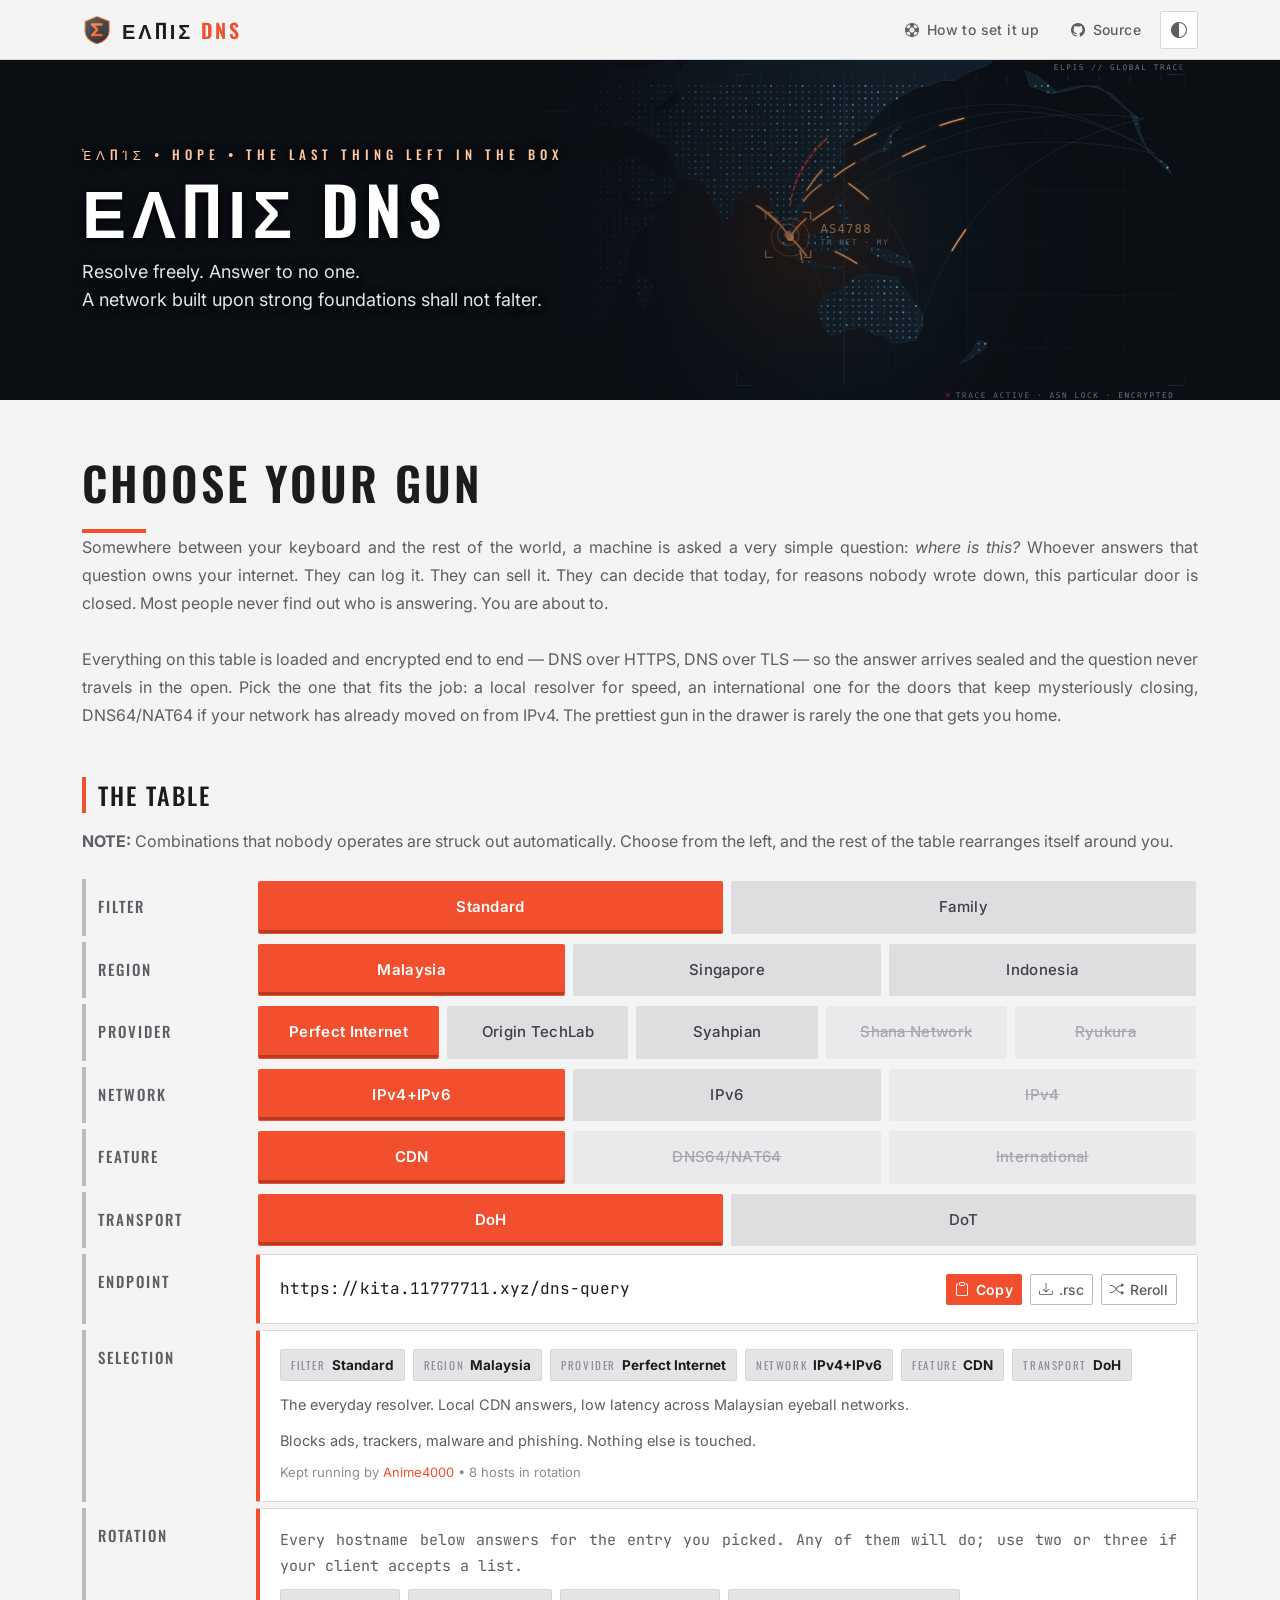
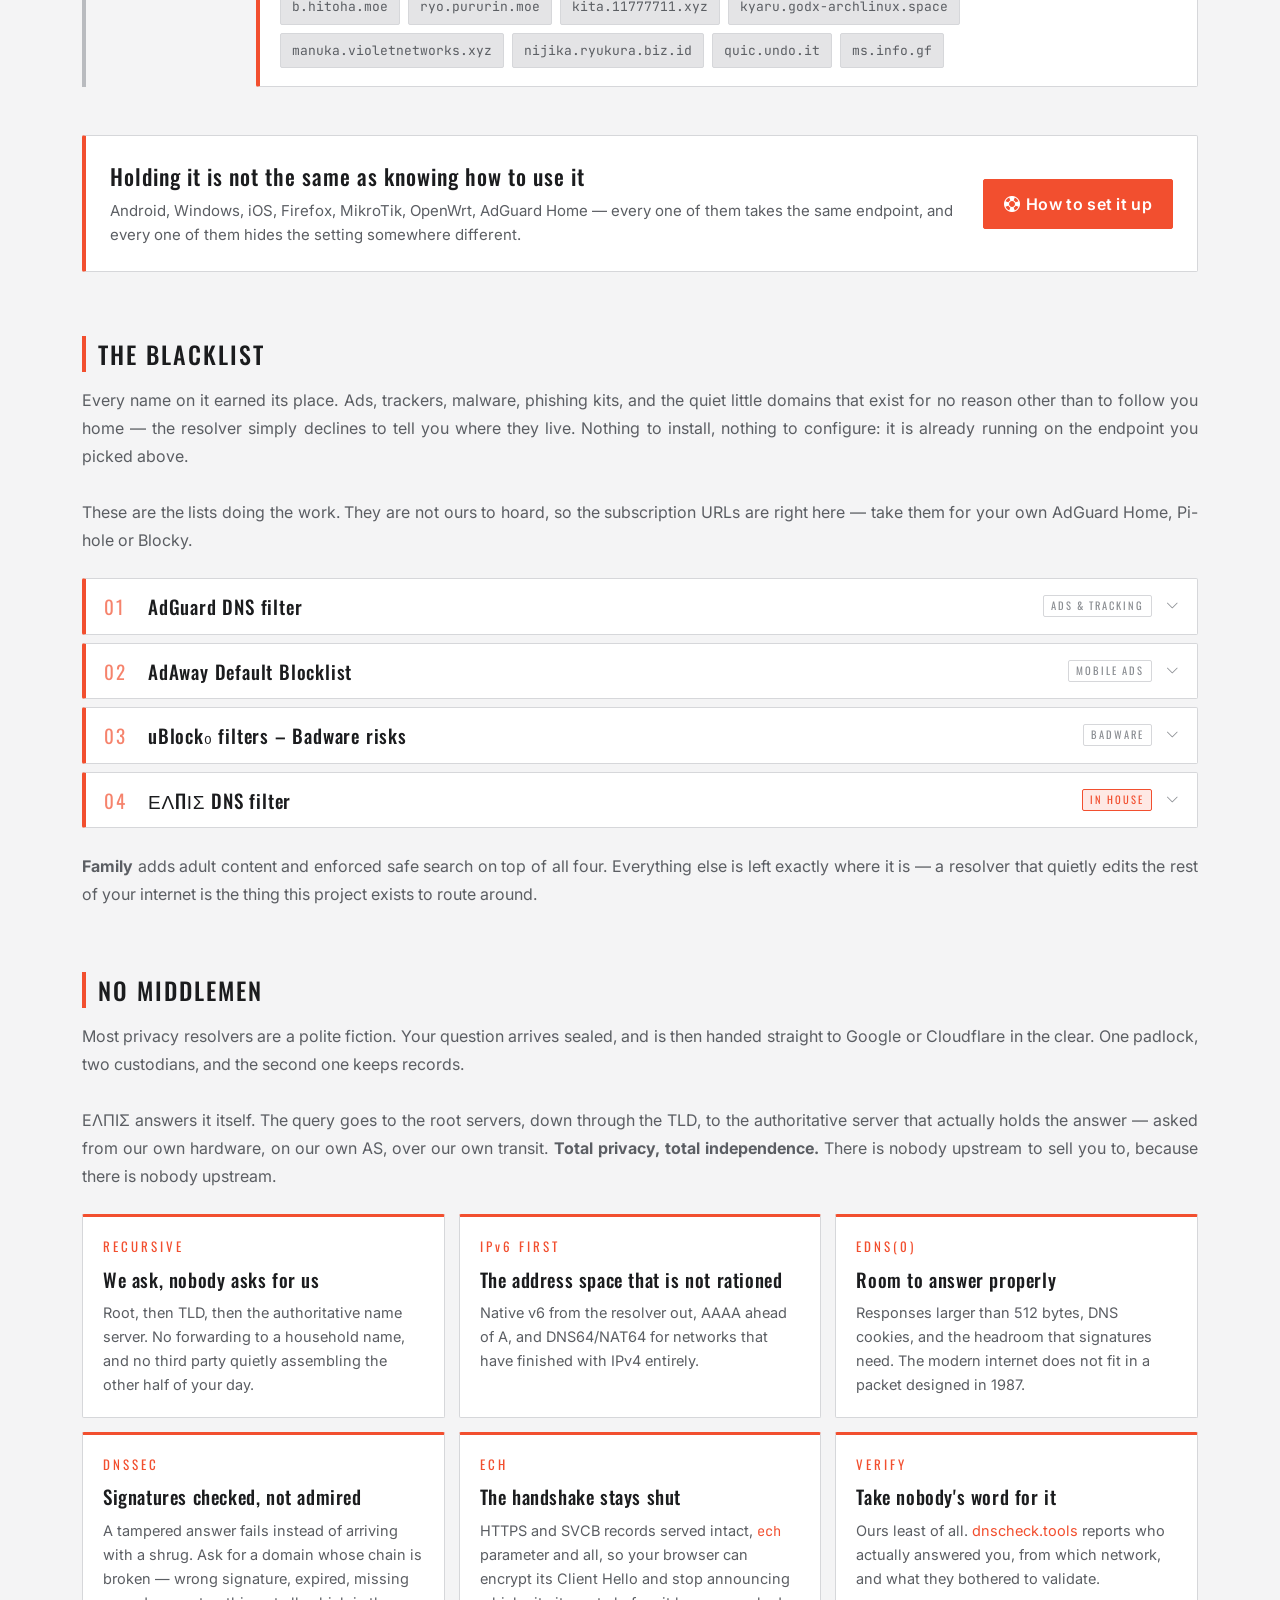
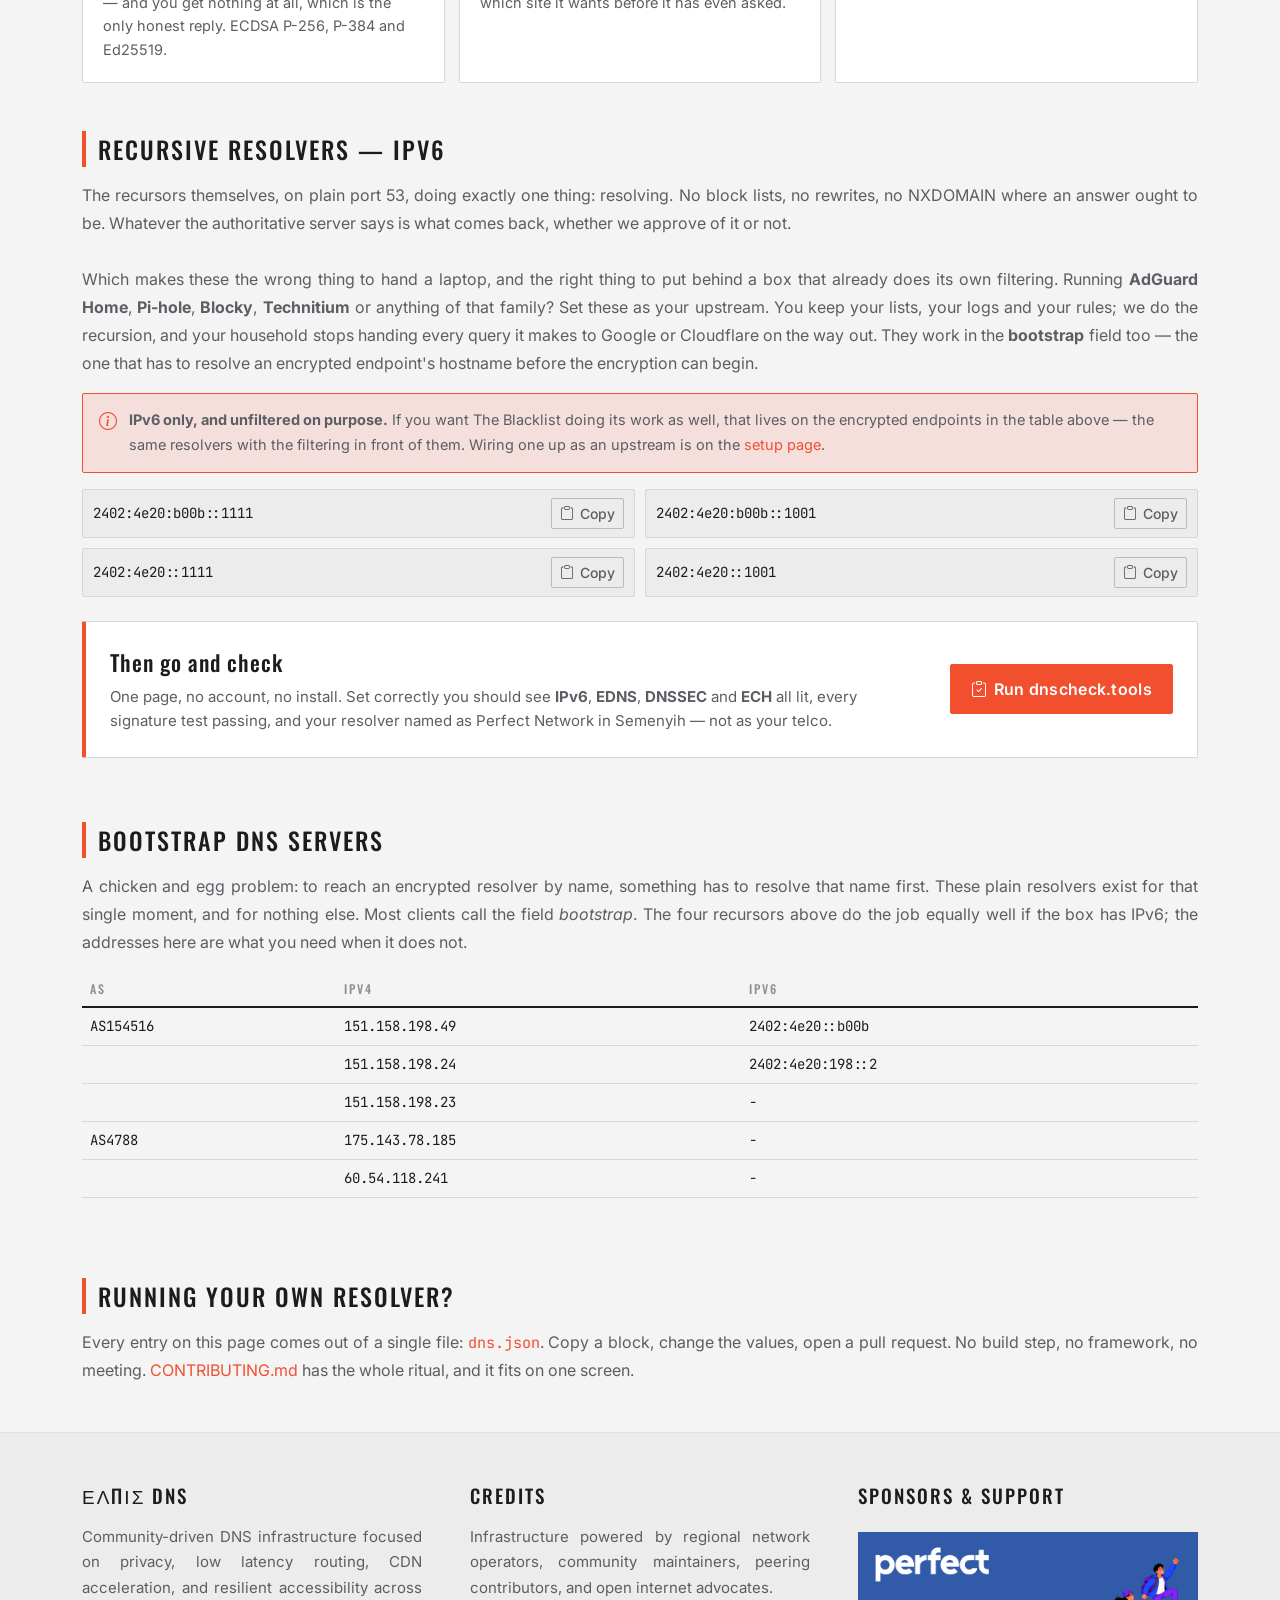
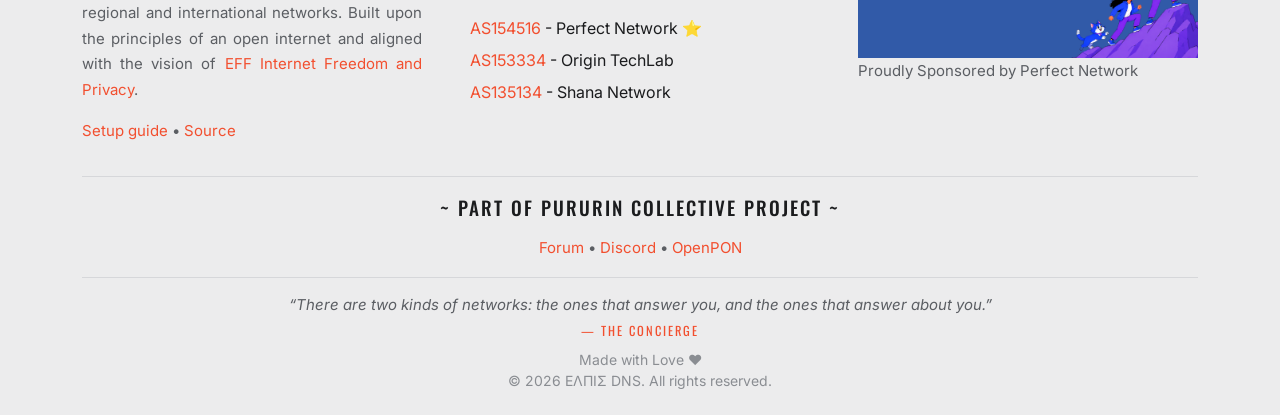
==== commit 247e1aa2: "Collapsible blacklist UI, bump assets to v3.4 Replace static blacklist entries with native <details>" ====
--- a/index.html
+++ b/index.html
@@ -59,8 +59,8 @@
 <link rel="preconnect" href="https://fonts.gstatic.com" crossorigin>
 <link href="https://fonts.googleapis.com/css2?family=Oswald:wght@400;500;600;700&family=Inter:wght@400;500;600;700&family=JetBrains+Mono:wght@400;500&display=swap" rel="stylesheet">
 
-<link href="style-main.css?version=3.3" rel="stylesheet">
-<link href="style-mobile.css?version=3.3" rel="stylesheet">
+<link href="style-main.css?version=3.4" rel="stylesheet">
+<link href="style-mobile.css?version=3.4" rel="stylesheet">
 
 <meta name="description" content="Encrypted DoH and DoT resolvers run by the community. No censorship, no surveillance, no ledger of your curiosity. Pick a region, pick a transport, take the endpoint.">
 
@@ -164,7 +164,7 @@
 		</div>
 	</div>
 
-	<!-- House rules -->
+	<!-- House rules - stright to the point
 	<div class="rules mb-5">
 
 		<div class="rule">
@@ -203,6 +203,7 @@
 			</div>
 		</div>
 	</div>
+	-->
 
 	<div class="section-heading">The table</div>
 
@@ -367,98 +368,112 @@
 
 		<div class="blacklist mt-4">
 
-			<div class="bl-item">
-				<div class="bl-index">01</div>
+			<details class="bl-item">
+				<summary>
+					<span class="bl-index">01</span>
+					<span class="bl-name">AdGuard DNS filter</span>
+					<span class="bl-tag">ADS &amp; TRACKING</span>
+					<i class="bi bi-chevron-down bl-chev"></i>
+				</summary>
 				<div class="bl-body">
-					<div class="bl-name">
-						<a href="https://github.com/AdguardTeam/AdGuardSDNSFilter" target="_blank" rel="noopener">AdGuard DNS filter</a>
-						<span class="bl-tag">ADS &amp; TRACKING</span>
-					</div>
 					<div class="bl-text">
-						The workhorse. AdGuard Base, Social Media, Tracking Protection and
-						Mobile Ads rolled together with EasyList and EasyPrivacy, compiled
-						for DNS rather than for a browser.
+						The workhorse. AdGuard Base, Social Media, Tracking Protection and Mobile
+					Ads rolled together with EasyList and EasyPrivacy, compiled for DNS rather
+					than for a browser.
 					</div>
 					<div class="bl-url">
 						<code>https://adguardteam.github.io/HostlistsRegistry/assets/filter_1.txt</code>
-						<button class="btn btn-elpis-ghost btn-sm" type="button"
-							data-copy="https://adguardteam.github.io/HostlistsRegistry/assets/filter_1.txt">
+						<button class="btn btn-elpis-ghost btn-sm" type="button" data-copy="https://adguardteam.github.io/HostlistsRegistry/assets/filter_1.txt">
 							<i class="bi bi-clipboard"></i> Copy
 						</button>
 					</div>
-				</div>
-			</div>
-
-			<div class="bl-item">
-				<div class="bl-index">02</div>
+					<a class="bl-src" href="https://github.com/AdguardTeam/AdGuardSDNSFilter" target="_blank" rel="noopener">
+						<i class="bi bi-box-arrow-up-right"></i> Where it comes from
+					</a>
+				</div>
+			</details>
+
+			<details class="bl-item">
+				<summary>
+					<span class="bl-index">02</span>
+					<span class="bl-name">AdAway Default Blocklist</span>
+					<span class="bl-tag">MOBILE ADS</span>
+					<i class="bi bi-chevron-down bl-chev"></i>
+				</summary>
 				<div class="bl-body">
-					<div class="bl-name">
-						<a href="https://github.com/AdAway/adaway.github.io/" target="_blank" rel="noopener">AdAway Default Blocklist</a>
-						<span class="bl-tag">MOBILE ADS</span>
-					</div>
 					<div class="bl-text">
-						Fifteen years of Android ad hosts, maintained by people who got
-						tired of paying for the same banner twice on a metered connection.
+						Fifteen years of Android ad hosts, maintained by people who got tired of
+					paying for the same banner twice on a metered connection.
 					</div>
 					<div class="bl-url">
 						<code>https://adguardteam.github.io/HostlistsRegistry/assets/filter_2.txt</code>
-						<button class="btn btn-elpis-ghost btn-sm" type="button"
-							data-copy="https://adguardteam.github.io/HostlistsRegistry/assets/filter_2.txt">
+						<button class="btn btn-elpis-ghost btn-sm" type="button" data-copy="https://adguardteam.github.io/HostlistsRegistry/assets/filter_2.txt">
 							<i class="bi bi-clipboard"></i> Copy
 						</button>
 					</div>
-				</div>
-			</div>
-
-			<div class="bl-item">
-				<div class="bl-index">03</div>
+					<a class="bl-src" href="https://github.com/AdAway/adaway.github.io/" target="_blank" rel="noopener">
+						<i class="bi bi-box-arrow-up-right"></i> Where it comes from
+					</a>
+				</div>
+			</details>
+
+			<details class="bl-item">
+				<summary>
+					<span class="bl-index">03</span>
+					<span class="bl-name">uBlock&#8320; filters &ndash; Badware risks</span>
+					<span class="bl-tag">BADWARE</span>
+					<i class="bi bi-chevron-down bl-chev"></i>
+				</summary>
 				<div class="bl-body">
-					<div class="bl-name">
-						<a href="https://github.com/uBlockOrigin/uAssets" target="_blank" rel="noopener">uBlock&#8320; filters &ndash; Badware risks</a>
-						<span class="bl-tag">BADWARE</span>
-					</div>
 					<div class="bl-text">
-						The short list of sites documented to hand you adware, crapware or
-						malware, or to relieve you of your login credentials. Short, because
-						every entry on it is there for a reason somebody wrote down.
+						The short list of sites documented to hand you adware, crapware or malware,
+					or to relieve you of your login credentials. Short, because every entry on
+					it is there for a reason somebody wrote down.
 					</div>
 					<div class="bl-url">
 						<code>https://adguardteam.github.io/HostlistsRegistry/assets/filter_50.txt</code>
-						<button class="btn btn-elpis-ghost btn-sm" type="button"
-							data-copy="https://adguardteam.github.io/HostlistsRegistry/assets/filter_50.txt">
+						<button class="btn btn-elpis-ghost btn-sm" type="button" data-copy="https://adguardteam.github.io/HostlistsRegistry/assets/filter_50.txt">
 							<i class="bi bi-clipboard"></i> Copy
 						</button>
 					</div>
-				</div>
-			</div>
-
-			<div class="bl-item">
-				<div class="bl-index">04</div>
+					<a class="bl-src" href="https://github.com/uBlockOrigin/uAssets" target="_blank" rel="noopener">
+						<i class="bi bi-box-arrow-up-right"></i> Where it comes from
+					</a>
+				</div>
+			</details>
+
+			<details class="bl-item">
+				<summary>
+					<span class="bl-index">04</span>
+					<span class="bl-name">ΕΛΠΙΣ DNS filter</span>
+					<span class="bl-tag bl-tag-ours">IN HOUSE</span>
+					<i class="bi bi-chevron-down bl-chev"></i>
+				</summary>
 				<div class="bl-body">
-					<div class="bl-name">
-						<a href="https://riri.pururin.moe/" target="_blank" rel="noopener">ΕΛΠΙΣ DNS filter</a>
-						<span class="bl-tag bl-tag-ours">IN HOUSE</span>
-					</div>
 					<div class="bl-text">
-						Ours. Bogus, dead, parked, deceptive and legally abusive domains that
-						the big lists have not got around to, reviewed and trimmed for DNS by
-						<a href="https://riri.pururin.moe/" target="_blank" rel="noopener">@Riri1x86</a>.
-						It ships with an exceptions list, because a filter that breaks your
-						bank login is not protecting you from anything.
+						Ours. Bogus, dead, parked, deceptive and legally abusive domains the big
+					lists have not got around to, reviewed and trimmed for DNS by @Riri1x86.
+					It ships with an exceptions list, because a filter that breaks your bank
+					login is not protecting you from anything.
 					</div>
 					<div class="bl-url">
 						<code>https://elpis.violetnetworks.xyz/bogus.txt</code>
-						<button class="btn btn-elpis-ghost btn-sm" type="button"
-							data-copy="https://elpis.violetnetworks.xyz/bogus.txt">
+						<button class="btn btn-elpis-ghost btn-sm" type="button" data-copy="https://elpis.violetnetworks.xyz/bogus.txt">
 							<i class="bi bi-clipboard"></i> Copy
 						</button>
 					</div>
 					<div class="bl-url">
 						<code>https://elpis.violetnetworks.xyz/allow.txt</code>
-						<span class="bl-note">exceptions, load this one as an allowlist</span>
-					</div>
-				</div>
-			</div>
+						<span class="bl-note">exceptions, load as an allowlist</span>
+						<button class="btn btn-elpis-ghost btn-sm" type="button" data-copy="https://elpis.violetnetworks.xyz/allow.txt">
+							<i class="bi bi-clipboard"></i> Copy
+						</button>
+					</div>
+					<a class="bl-src" href="https://riri.pururin.moe/" target="_blank" rel="noopener">
+						<i class="bi bi-box-arrow-up-right"></i> Where it comes from
+					</a>
+				</div>
+			</details>
 		</div>
 
 		<div class="subtitle mt-4">
@@ -769,10 +784,10 @@
 
 <script src="https://cdn.jsdelivr.net/npm/bootstrap@5.3.3/dist/js/bootstrap.bundle.min.js"></script>
 
-<script src="js/app-theme.js?version=3.3"></script>
-<script src="js/app.js?version=3.3"></script>
-<script src="js/app-quote.js?version=3.3"></script>
-<script src="js/app-mikrotik.js?version=3.3"></script>
+<script src="js/app-theme.js?version=3.4"></script>
+<script src="js/app.js?version=3.4"></script>
+<script src="js/app-quote.js?version=3.4"></script>
+<script src="js/app-mikrotik.js?version=3.4"></script>
 
 </body>
 </html>
--- a/style-main.css
+++ b/style-main.css
@@ -676,71 +676,89 @@
 
 /* ---------- blacklist ---------- */
 
+/*
+	Each entry is a native <details>. Closed, the section is four one-line
+	rows; open, it shows the description and the subscription URLs. No
+	JavaScript involved - the disclosure widget the browser already ships
+	is keyboard accessible and survives having the script blocked.
+*/
+
 .blacklist{
 	display:flex;
 	flex-direction:column;
-	gap:10px;
+	gap:8px;
 }
 
 .bl-item{
-	display:flex;
-	gap:16px;
-
 	background:var(--surface);
 	border:1px solid var(--line);
 	border-left:4px solid var(--accent);
 	border-radius:var(--radius);
-	padding:18px 20px;
-
 	transition:var(--speed);
 }
 
 .bl-item:hover{
 	border-color:var(--line-strong);
 	border-left-color:var(--accent);
+}
+
+.bl-item[open]{
 	box-shadow:var(--shadow);
 }
 
+.bl-item > summary{
+	display:flex;
+	align-items:center;
+	gap:14px;
+
+	padding:13px 18px;
+
+	cursor:pointer;
+	list-style:none;
+	-webkit-user-select:none;
+	user-select:none;
+}
+
+/* Chrome and Safari draw their own triangle unless told otherwise. */
+.bl-item > summary::-webkit-details-marker{
+	display:none;
+}
+
+.bl-item > summary:focus-visible{
+	outline:2px solid var(--accent);
+	outline-offset:-2px;
+}
+
+.bl-item > summary:hover .bl-name{
+	color:var(--accent);
+}
+
 .bl-index{
 	font-family:var(--font-display);
-	font-size:22px;
+	font-size:19px;
 	letter-spacing:2px;
 	color:var(--accent);
 	opacity:.7;
-	min-width:34px;
-}
-
-.bl-body{
+	min-width:30px;
+}
+
+.bl-name{
 	flex:1;
-	min-width:0;
-}
-
-.bl-name{
-	display:flex;
-	align-items:center;
-	flex-wrap:wrap;
-	gap:10px;
-
-	font-family:var(--font-display);
-	font-size:20px;
+
+	font-family:var(--font-display);
+	font-size:19px;
 	font-weight:500;
 	letter-spacing:.8px;
-	margin-bottom:6px;
-}
-
-.bl-name a{
-	color:var(--text);
-}
-
-.bl-name a:hover{
-	color:var(--accent);
-	text-decoration:none;
+	color:var(--text);
+
+	transition:var(--speed);
 }
 
 .bl-tag{
 	font-family:var(--font-display);
 	font-size:10.5px;
 	letter-spacing:2px;
+	white-space:nowrap;
 
 	color:var(--text-faint);
 	border:1px solid var(--line);
@@ -752,6 +770,31 @@
 	color:var(--accent);
 	border-color:var(--accent);
 	background:var(--accent-soft);
+}
+
+.bl-chev{
+	color:var(--text-faint);
+	font-size:13px;
+	transition:transform var(--speed);
+}
+
+.bl-item[open] .bl-chev{
+	transform:rotate(180deg);
+}
+
+/* Indented to line up under the name, not under the number. */
+.bl-body{
+	padding:0 18px 16px 62px;
+	animation:bl-reveal .18s ease-out;
+}
+
+@keyframes bl-reveal{
+	from{ opacity:0; transform:translateY(-4px) }
+	to{ opacity:1; transform:none }
+}
+
+@media (prefers-reduced-motion: reduce){
+	.bl-body{ animation:none }
 }
 
 .bl-text{
@@ -793,8 +836,21 @@
 	white-space:nowrap;
 }
 
-/* Exactly four addresses, so lay them out deliberately: one row on a
-   wide screen, two by two on a laptop, stacked on a phone. */
+.bl-src{
+	display:inline-flex;
+	align-items:center;
+	gap:6px;
+
+	margin-top:12px;
+	font-size:13px;
+	color:var(--text-faint);
+}
+
+.bl-src:hover{
+	color:var(--accent);
+	text-decoration:none;
+}
+
 .address-grid{
 	display:grid;
 	grid-template-columns:repeat(4,1fr);
--- a/style-mobile.css
+++ b/style-mobile.css
@@ -172,13 +172,35 @@
 
 	/* BLACKLIST */
 
+	.bl-item > summary{
+		flex-wrap:wrap;
+		gap:8px 10px;
+		padding:12px 14px;
+	}
+
 	.bl-index{
-		font-size:18px;
-		min-width:26px;
+		font-size:17px;
+		min-width:24px;
 	}
 
 	.bl-name{
-		font-size:18px;
+		flex:1 1 auto;
+		font-size:17px;
+	}
+
+	/* The tag drops to its own line rather than squeezing the name. */
+	.bl-tag{
+		order:3;
+		flex:0 0 auto;
+	}
+
+	.bl-chev{
+		order:2;
+		margin-left:auto;
+	}
+
+	.bl-body{
+		padding:0 14px 14px 14px;
 	}
 
 	/* A subscription URL and a button side by side leaves the URL a
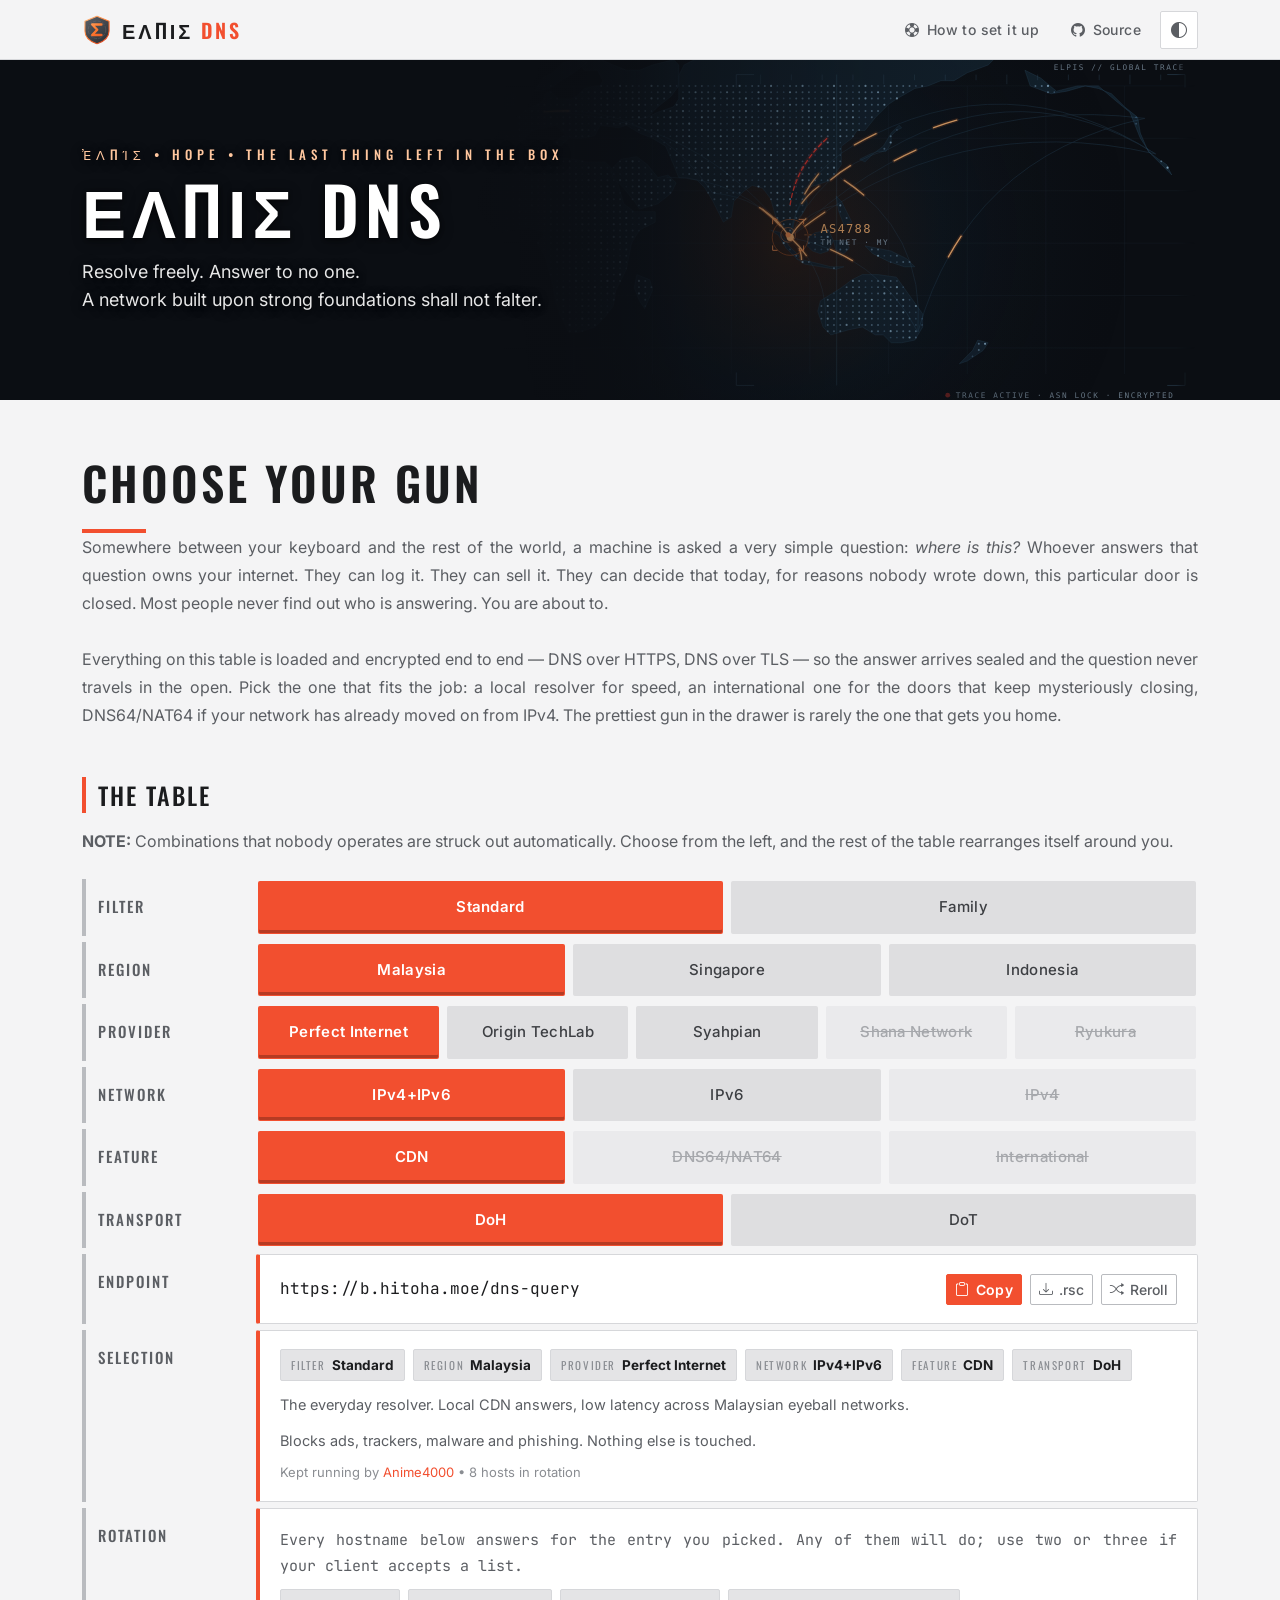
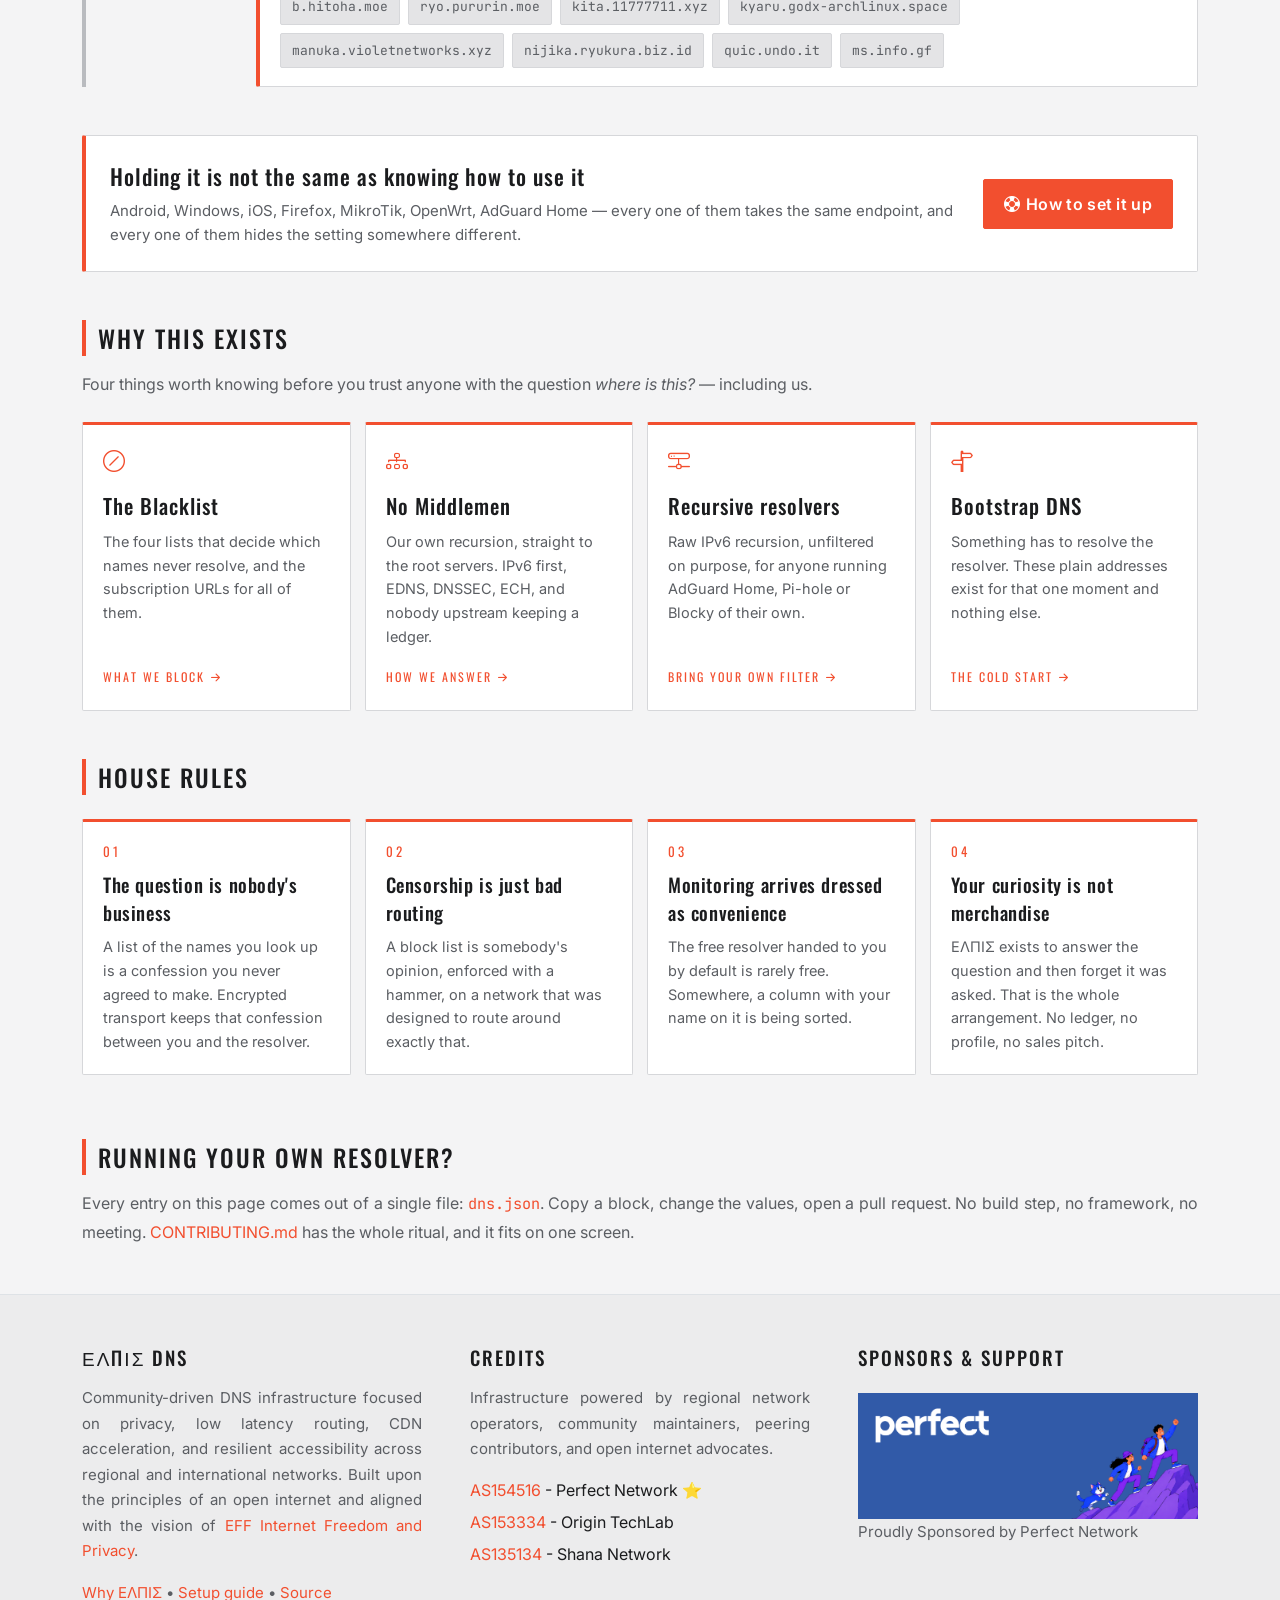
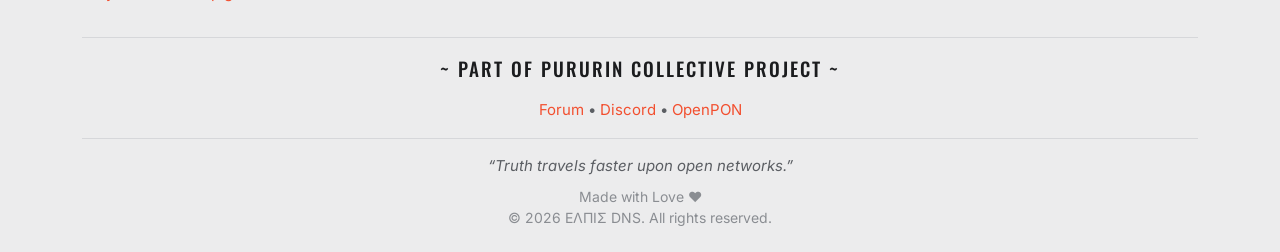
==== commit 2506d025: "Add mission page and shared copy logic This change introduces a dedicated mission page explaining wh" ====
--- a/index.html
+++ b/index.html
@@ -59,8 +59,8 @@
 <link rel="preconnect" href="https://fonts.gstatic.com" crossorigin>
 <link href="https://fonts.googleapis.com/css2?family=Oswald:wght@400;500;600;700&family=Inter:wght@400;500;600;700&family=JetBrains+Mono:wght@400;500&display=swap" rel="stylesheet">
 
-<link href="style-main.css?version=3.4" rel="stylesheet">
-<link href="style-mobile.css?version=3.4" rel="stylesheet">
+<link href="style-main.css?version=3.8" rel="stylesheet">
+<link href="style-mobile.css?version=3.8" rel="stylesheet">
 
 <meta name="description" content="Encrypted DoH and DoT resolvers run by the community. No censorship, no surveillance, no ledger of your curiosity. Pick a region, pick a transport, take the endpoint.">
 
@@ -164,46 +164,6 @@
 		</div>
 	</div>
 
-	<!-- House rules - stright to the point
-	<div class="rules mb-5">
-
-		<div class="rule">
-			<div class="rule-index">01</div>
-			<div class="rule-title">The question is nobody's business</div>
-			<div class="rule-text">
-				A list of the names you look up is a confession you never agreed to make.
-				Encrypted transport keeps that confession between you and the resolver.
-			</div>
-		</div>
-
-		<div class="rule">
-			<div class="rule-index">02</div>
-			<div class="rule-title">Censorship is just bad routing</div>
-			<div class="rule-text">
-				A block list is somebody's opinion, enforced with a hammer, on a network
-				that was designed to route around exactly that.
-			</div>
-		</div>
-
-		<div class="rule">
-			<div class="rule-index">03</div>
-			<div class="rule-title">Monitoring arrives dressed as convenience</div>
-			<div class="rule-text">
-				The free resolver handed to you by default is rarely free. Somewhere, a
-				column with your name on it is being sorted.
-			</div>
-		</div>
-
-		<div class="rule">
-			<div class="rule-index">04</div>
-			<div class="rule-title">Your curiosity is not merchandise</div>
-			<div class="rule-text">
-				ΕΛΠΙΣ exists to answer the question and then forget it was asked. That is
-				the whole arrangement. No ledger, no profile, no sales pitch.
-			</div>
-		</div>
-	</div>
-	-->
 
 	<div class="section-heading">The table</div>
 
@@ -349,348 +309,98 @@
 		</a>
 	</div>
 
-	<!-- Blacklist -->
-	<div class="mt-5 pt-3">
-		<div class="section-heading">
-			The Blacklist
-		</div>
-		<div class="subtitle">
-			Every name on it earned its place. Ads, trackers, malware, phishing kits,
-			and the quiet little domains that exist for no reason other than to follow
-			you home &mdash; the resolver simply declines to tell you where they live.
-			Nothing to install, nothing to configure: it is already running on the
-			endpoint you picked above.
-			<br /><br />
-			These are the lists doing the work. They are not ours to hoard, so the
-			subscription URLs are right here &mdash; take them for your own AdGuard Home,
-			Pi-hole or Blocky.
-		</div>
-
-		<div class="blacklist mt-4">
-
-			<details class="bl-item">
-				<summary>
-					<span class="bl-index">01</span>
-					<span class="bl-name">AdGuard DNS filter</span>
-					<span class="bl-tag">ADS &amp; TRACKING</span>
-					<i class="bi bi-chevron-down bl-chev"></i>
-				</summary>
-				<div class="bl-body">
-					<div class="bl-text">
-						The workhorse. AdGuard Base, Social Media, Tracking Protection and Mobile
-					Ads rolled together with EasyList and EasyPrivacy, compiled for DNS rather
-					than for a browser.
-					</div>
-					<div class="bl-url">
-						<code>https://adguardteam.github.io/HostlistsRegistry/assets/filter_1.txt</code>
-						<button class="btn btn-elpis-ghost btn-sm" type="button" data-copy="https://adguardteam.github.io/HostlistsRegistry/assets/filter_1.txt">
-							<i class="bi bi-clipboard"></i> Copy
-						</button>
-					</div>
-					<a class="bl-src" href="https://github.com/AdguardTeam/AdGuardSDNSFilter" target="_blank" rel="noopener">
-						<i class="bi bi-box-arrow-up-right"></i> Where it comes from
-					</a>
-				</div>
-			</details>
-
-			<details class="bl-item">
-				<summary>
-					<span class="bl-index">02</span>
-					<span class="bl-name">AdAway Default Blocklist</span>
-					<span class="bl-tag">MOBILE ADS</span>
-					<i class="bi bi-chevron-down bl-chev"></i>
-				</summary>
-				<div class="bl-body">
-					<div class="bl-text">
-						Fifteen years of Android ad hosts, maintained by people who got tired of
-					paying for the same banner twice on a metered connection.
-					</div>
-					<div class="bl-url">
-						<code>https://adguardteam.github.io/HostlistsRegistry/assets/filter_2.txt</code>
-						<button class="btn btn-elpis-ghost btn-sm" type="button" data-copy="https://adguardteam.github.io/HostlistsRegistry/assets/filter_2.txt">
-							<i class="bi bi-clipboard"></i> Copy
-						</button>
-					</div>
-					<a class="bl-src" href="https://github.com/AdAway/adaway.github.io/" target="_blank" rel="noopener">
-						<i class="bi bi-box-arrow-up-right"></i> Where it comes from
-					</a>
-				</div>
-			</details>
-
-			<details class="bl-item">
-				<summary>
-					<span class="bl-index">03</span>
-					<span class="bl-name">uBlock&#8320; filters &ndash; Badware risks</span>
-					<span class="bl-tag">BADWARE</span>
-					<i class="bi bi-chevron-down bl-chev"></i>
-				</summary>
-				<div class="bl-body">
-					<div class="bl-text">
-						The short list of sites documented to hand you adware, crapware or malware,
-					or to relieve you of your login credentials. Short, because every entry on
-					it is there for a reason somebody wrote down.
-					</div>
-					<div class="bl-url">
-						<code>https://adguardteam.github.io/HostlistsRegistry/assets/filter_50.txt</code>
-						<button class="btn btn-elpis-ghost btn-sm" type="button" data-copy="https://adguardteam.github.io/HostlistsRegistry/assets/filter_50.txt">
-							<i class="bi bi-clipboard"></i> Copy
-						</button>
-					</div>
-					<a class="bl-src" href="https://github.com/uBlockOrigin/uAssets" target="_blank" rel="noopener">
-						<i class="bi bi-box-arrow-up-right"></i> Where it comes from
-					</a>
-				</div>
-			</details>
-
-			<details class="bl-item">
-				<summary>
-					<span class="bl-index">04</span>
-					<span class="bl-name">ΕΛΠΙΣ DNS filter</span>
-					<span class="bl-tag bl-tag-ours">IN HOUSE</span>
-					<i class="bi bi-chevron-down bl-chev"></i>
-				</summary>
-				<div class="bl-body">
-					<div class="bl-text">
-						Ours. Bogus, dead, parked, deceptive and legally abusive domains the big
-					lists have not got around to, reviewed and trimmed for DNS by @Riri1x86.
-					It ships with an exceptions list, because a filter that breaks your bank
-					login is not protecting you from anything.
-					</div>
-					<div class="bl-url">
-						<code>https://elpis.violetnetworks.xyz/bogus.txt</code>
-						<button class="btn btn-elpis-ghost btn-sm" type="button" data-copy="https://elpis.violetnetworks.xyz/bogus.txt">
-							<i class="bi bi-clipboard"></i> Copy
-						</button>
-					</div>
-					<div class="bl-url">
-						<code>https://elpis.violetnetworks.xyz/allow.txt</code>
-						<span class="bl-note">exceptions, load as an allowlist</span>
-						<button class="btn btn-elpis-ghost btn-sm" type="button" data-copy="https://elpis.violetnetworks.xyz/allow.txt">
-							<i class="bi bi-clipboard"></i> Copy
-						</button>
-					</div>
-					<a class="bl-src" href="https://riri.pururin.moe/" target="_blank" rel="noopener">
-						<i class="bi bi-box-arrow-up-right"></i> Where it comes from
-					</a>
-				</div>
-			</details>
-		</div>
-
-		<div class="subtitle mt-4">
-			<b>Family</b> adds adult content and enforced safe search on top of all four.
-			Everything else is left exactly where it is &mdash; a resolver that quietly
-			edits the rest of your internet is the thing this project exists to route
-			around.
-		</div>
-	</div>
-
-	<!-- Recursive -->
-	<div class="mt-5 pt-3">
-		<div class="section-heading">
-			No Middlemen
-		</div>
-		<div class="subtitle">
-			Most privacy resolvers are a polite fiction. Your question arrives sealed,
-			and is then handed straight to Google or Cloudflare in the clear. One
-			padlock, two custodians, and the second one keeps records.
-			<br /><br />
-			ΕΛΠΙΣ answers it itself. The query goes to the root servers, down through
-			the TLD, to the authoritative server that actually holds the answer &mdash;
-			asked from our own hardware, on our own AS, over our own transit.
-			<b>Total privacy, total independence.</b> There is nobody upstream to sell
-			you to, because there is nobody upstream.
-		</div>
-
-		<div class="rules rules-3 mt-4">
-
-			<div class="rule">
-				<div class="rule-index">RECURSIVE</div>
-				<div class="rule-title">We ask, nobody asks for us</div>
-				<div class="rule-text">
-					Root, then TLD, then the authoritative name server. No forwarding to a
-					household name, and no third party quietly assembling the other half
-					of your day.
-				</div>
-			</div>
-
-			<div class="rule">
-				<div class="rule-index">IPv6 FIRST</div>
-				<div class="rule-title">The address space that is not rationed</div>
-				<div class="rule-text">
-					Native v6 from the resolver out, AAAA ahead of A, and DNS64/NAT64 for
-					networks that have finished with IPv4 entirely.
-				</div>
-			</div>
-
-			<div class="rule">
-				<div class="rule-index">EDNS(0)</div>
-				<div class="rule-title">Room to answer properly</div>
-				<div class="rule-text">
-					Responses larger than 512 bytes, DNS cookies, and the headroom that
-					signatures need. The modern internet does not fit in a packet designed
-					in 1987.
-				</div>
-			</div>
-
-			<div class="rule">
-				<div class="rule-index">DNSSEC</div>
-				<div class="rule-title">Signatures checked, not admired</div>
-				<div class="rule-text">
-					A tampered answer fails instead of arriving with a shrug. Ask for a
-					domain whose chain is broken &mdash; wrong signature, expired, missing
-					&mdash; and you get nothing at all, which is the only honest reply.
-					ECDSA P-256, P-384 and Ed25519.
-				</div>
-			</div>
-
-			<div class="rule">
-				<div class="rule-index">ECH</div>
-				<div class="rule-title">The handshake stays shut</div>
-				<div class="rule-text">
-					HTTPS and SVCB records served intact, <code class="inline-code">ech</code>
-					parameter and all, so your browser can encrypt its Client Hello and stop
-					announcing which site it wants before it has even asked.
-				</div>
-			</div>
-
-			<div class="rule">
-				<div class="rule-index">VERIFY</div>
-				<div class="rule-title">Take nobody's word for it</div>
-				<div class="rule-text">
-					Ours least of all.
-					<a href="https://dnscheck.tools/" target="_blank" rel="noopener">dnscheck.tools</a>
-					reports who actually answered you, from which network, and what they
-					bothered to validate.
-				</div>
-			</div>
-		</div>
-
-		<div class="section-heading mt-5">
-			Recursive resolvers &mdash; IPv6
-		</div>
-		<div class="subtitle">
-			The recursors themselves, on plain port 53, doing exactly one thing:
-			resolving. No block lists, no rewrites, no NXDOMAIN where an answer ought
-			to be. Whatever the authoritative server says is what comes back, whether
-			we approve of it or not.
-			<br /><br />
-			Which makes these the wrong thing to hand a laptop, and the right thing to
-			put behind a box that already does its own filtering. Running
-			<b>AdGuard Home</b>, <b>Pi-hole</b>, <b>Blocky</b>, <b>Technitium</b> or
-			anything of that family? Set these as your upstream. You keep your lists,
-			your logs and your rules; we do the recursion, and your household stops
-			handing every query it makes to Google or Cloudflare on the way out.
-			They work in the <b>bootstrap</b> field too &mdash; the one that has to
-			resolve an encrypted endpoint's hostname before the encryption can begin.
-		</div>
-
-		<div class="doc-note mt-3">
-			<i class="bi bi-info-circle"></i>
-			<div>
-				<b>IPv6 only, and unfiltered on purpose.</b> If you want The Blacklist
-				doing its work as well, that lives on the encrypted endpoints in the
-				table above &mdash; the same resolvers with the filtering in front of
-				them. Wiring one up as an upstream is on the
-				<a href="setup.html#adguard">setup page</a>.
-			</div>
-		</div>
-
-		<div class="address-grid mt-3">
-			<div class="copy-row">
-				<code>2402:4e20:b00b::1111</code>
-				<button class="btn btn-elpis-ghost btn-sm" type="button"
-					data-copy="2402:4e20:b00b::1111">
-					<i class="bi bi-clipboard"></i> Copy
-				</button>
-			</div>
-			<div class="copy-row">
-				<code>2402:4e20:b00b::1001</code>
-				<button class="btn btn-elpis-ghost btn-sm" type="button"
-					data-copy="2402:4e20:b00b::1001">
-					<i class="bi bi-clipboard"></i> Copy
-				</button>
-			</div>
-			<div class="copy-row">
-				<code>2402:4e20::1111</code>
-				<button class="btn btn-elpis-ghost btn-sm" type="button"
-					data-copy="2402:4e20::1111">
-					<i class="bi bi-clipboard"></i> Copy
-				</button>
-			</div>
-			<div class="copy-row">
-				<code>2402:4e20::1001</code>
-				<button class="btn btn-elpis-ghost btn-sm" type="button"
-					data-copy="2402:4e20::1001">
-					<i class="bi bi-clipboard"></i> Copy
-				</button>
-			</div>
-		</div>
-
-		<div class="cta mt-4">
-			<div class="cta-body">
-				<div class="cta-title">Then go and check</div>
-				<div class="cta-text">
-					One page, no account, no install. Set correctly you should see
-					<b>IPv6</b>, <b>EDNS</b>, <b>DNSSEC</b> and <b>ECH</b> all lit,
-					every signature test passing, and your resolver named as
-					Perfect Network in Semenyih &mdash; not as your telco.
-				</div>
-			</div>
-			<a class="btn btn-elpis" href="https://dnscheck.tools/" target="_blank" rel="noopener">
-				<i class="bi bi-clipboard-check"></i> Run dnscheck.tools
-			</a>
-		</div>
-	</div>
-
-	<!-- Bootstrap DNS -->
-	<div class="mt-5 pt-3">
-		<div class="section-heading">
-			Bootstrap DNS servers
-		</div>
-		<div class="subtitle">
-			A chicken and egg problem: to reach an encrypted resolver by name, something has
-			to resolve that name first. These plain resolvers exist for that single moment,
-			and for nothing else. Most clients call the field <i>bootstrap</i>. The four
-			recursors above do the job equally well if the box has IPv6; the addresses here
-			are what you need when it does not.
-		</div>
-		<div class="table-responsive">
-			<table class="table table-hover mt-3">
-				<thead>
-				<tr>
-					<th>AS</th>
-					<th>IPv4</th>
-					<th>IPv6</th>
-				</tr>
-				</thead>
-				<tbody class="table-group-divider">
-				<tr>
-					<td>AS154516</td>
-					<td>151.158.198.49</td>
-					<td>2402:4e20::b00b</td>
-				</tr>
-				<tr>
-					<td></td>
-					<td>151.158.198.24</td>
-					<td>2402:4e20:198::2</td>
-				</tr>
-				<tr>
-					<td></td>
-					<td>151.158.198.23</td>
-					<td>-</td>
-				</tr>
-				<tr>
-					<td>AS4788</td>
-					<td>175.143.78.185</td>
-					<td>-</td>
-				</tr>
-				<tr>
-					<td></td>
-					<td>60.54.118.241</td>
-					<td>-</td>
-				</tr>
-				</tbody>
-			</table>
+	<!-- Gates into the mission page -->
+	<div class="section-heading mt-5">
+		Why this exists
+	</div>
+	<div class="subtitle mb-4">
+		Four things worth knowing before you trust anyone with the question
+		<i>where is this?</i> &mdash; including us.
+	</div>
+
+	<div class="gates">
+
+		<a class="gate" href="mission.html#blacklist">
+			<i class="bi bi-slash-circle gate-icon"></i>
+			<div class="gate-title">The Blacklist</div>
+			<div class="gate-text">
+				The four lists that decide which names never resolve, and the
+				subscription URLs for all of them.
+			</div>
+			<span class="gate-more">What we block <i class="bi bi-arrow-right-short"></i></span>
+		</a>
+
+		<a class="gate" href="mission.html#middlemen">
+			<i class="bi bi-diagram-3 gate-icon"></i>
+			<div class="gate-title">No Middlemen</div>
+			<div class="gate-text">
+				Our own recursion, straight to the root servers. IPv6 first, EDNS,
+				DNSSEC, ECH, and nobody upstream keeping a ledger.
+			</div>
+			<span class="gate-more">How we answer <i class="bi bi-arrow-right-short"></i></span>
+		</a>
+
+		<a class="gate" href="mission.html#recursors">
+			<i class="bi bi-hdd-network gate-icon"></i>
+			<div class="gate-title">Recursive resolvers</div>
+			<div class="gate-text">
+				Raw IPv6 recursion, unfiltered on purpose, for anyone running
+				AdGuard Home, Pi-hole or Blocky of their own.
+			</div>
+			<span class="gate-more">Bring your own filter <i class="bi bi-arrow-right-short"></i></span>
+		</a>
+
+		<a class="gate" href="mission.html#bootstrap">
+			<i class="bi bi-signpost-split gate-icon"></i>
+			<div class="gate-title">Bootstrap DNS</div>
+			<div class="gate-text">
+				Something has to resolve the resolver. These plain addresses exist
+				for that one moment and nothing else.
+			</div>
+			<span class="gate-more">The cold start <i class="bi bi-arrow-right-short"></i></span>
+		</a>
+	</div>
+
+	<!-- House rules - straight to the point -->
+	<div class="section-heading mt-5">
+		House rules
+	</div>
+	<div class="rules my-4">
+
+		<div class="rule">
+			<div class="rule-index">01</div>
+			<div class="rule-title">The question is nobody's business</div>
+			<div class="rule-text">
+				A list of the names you look up is a confession you never agreed to make.
+				Encrypted transport keeps that confession between you and the resolver.
+			</div>
+		</div>
+
+		<div class="rule">
+			<div class="rule-index">02</div>
+			<div class="rule-title">Censorship is just bad routing</div>
+			<div class="rule-text">
+				A block list is somebody's opinion, enforced with a hammer, on a network
+				that was designed to route around exactly that.
+			</div>
+		</div>
+
+		<div class="rule">
+			<div class="rule-index">03</div>
+			<div class="rule-title">Monitoring arrives dressed as convenience</div>
+			<div class="rule-text">
+				The free resolver handed to you by default is rarely free. Somewhere, a
+				column with your name on it is being sorted.
+			</div>
+		</div>
+
+		<div class="rule">
+			<div class="rule-index">04</div>
+			<div class="rule-title">Your curiosity is not merchandise</div>
+			<div class="rule-text">
+				ΕΛΠΙΣ exists to answer the question and then forget it was asked. That is
+				the whole arrangement. No ledger, no profile, no sales pitch.
+			</div>
 		</div>
 	</div>
 
@@ -728,6 +438,7 @@
 						<a href="https://www.eff.org/" target="_blank" rel="noopener">EFF Internet Freedom and Privacy</a>.
 					</p>
 					<p>
+						<a href="mission.html">Why ΕΛΠΙΣ</a> &bull;
 						<a href="setup.html">Setup guide</a> &bull;
 						<a href="https://github.com/PururinCollective/ElpisDNS" target="_blank" rel="noopener">Source</a>
 					</p>
@@ -784,10 +495,11 @@
 
 <script src="https://cdn.jsdelivr.net/npm/bootstrap@5.3.3/dist/js/bootstrap.bundle.min.js"></script>
 
-<script src="js/app-theme.js?version=3.4"></script>
-<script src="js/app.js?version=3.4"></script>
-<script src="js/app-quote.js?version=3.4"></script>
-<script src="js/app-mikrotik.js?version=3.4"></script>
+<script src="js/app-theme.js?version=3.8"></script>
+<script src="js/app-copy.js?version=3.8"></script>
+<script src="js/app.js?version=3.8"></script>
+<script src="js/app-quote.js?version=3.8"></script>
+<script src="js/app-mikrotik.js?version=3.8"></script>
 
 </body>
 </html>
--- a/style-main.css
+++ b/style-main.css
@@ -674,6 +674,99 @@
 	color:var(--on-accent);
 }
 
+/* ---------- gates ---------- */
+
+/*
+	Four cards on the front page, each a doorway into the mission page.
+	The detail used to sit inline and made the page twice as long; now
+	the front page stays about picking an endpoint, and anyone who wants
+	the reasoning clicks through.
+*/
+
+.gates{
+	display:grid;
+	grid-template-columns:repeat(4,1fr);
+	gap:14px;
+}
+
+@media (max-width:1199.98px){
+	.gates{ grid-template-columns:repeat(2,1fr) }
+}
+
+.gate{
+	display:flex;
+	flex-direction:column;
+
+	background:var(--surface);
+	border:1px solid var(--line);
+	border-top:3px solid var(--accent);
+	border-radius:var(--radius);
+	padding:20px;
+
+	color:var(--text);
+	text-decoration:none;
+
+	transition:var(--speed);
+}
+
+.gate:hover{
+	color:var(--text);
+	text-decoration:none;
+	border-color:var(--line-strong);
+	border-top-color:var(--accent);
+	box-shadow:var(--shadow);
+	transform:translateY(-2px);
+}
+
+.gate-icon{
+	font-size:22px;
+	color:var(--accent);
+	margin-bottom:12px;
+}
+
+.gate-title{
+	font-family:var(--font-display);
+	font-size:21px;
+	font-weight:500;
+	letter-spacing:1px;
+	margin-bottom:8px;
+	color:var(--text);
+}
+
+.gate-text{
+	flex:1;
+
+	color:var(--text-soft);
+	font-size:14.5px;
+	line-height:1.65;
+	margin-bottom:14px;
+}
+
+.gate-more{
+	display:inline-flex;
+	align-items:center;
+	gap:2px;
+
+	font-family:var(--font-display);
+	font-size:12px;
+	letter-spacing:2px;
+	text-transform:uppercase;
+	color:var(--accent);
+}
+
+.gate:hover .gate-more{
+	color:var(--accent-strong);
+}
+
+.gate-more i{
+	font-size:18px;
+	transition:transform var(--speed);
+}
+
+.gate:hover .gate-more i{
+	transform:translateX(3px);
+}
+
 /* ---------- blacklist ---------- */
 
 /*
--- a/style-mobile.css
+++ b/style-mobile.css
@@ -170,6 +170,12 @@
 		grid-template-columns:1fr;
 	}
 
+	/* GATES */
+
+	.gates{
+		grid-template-columns:1fr;
+	}
+
 	/* BLACKLIST */
 
 	.bl-item > summary{
